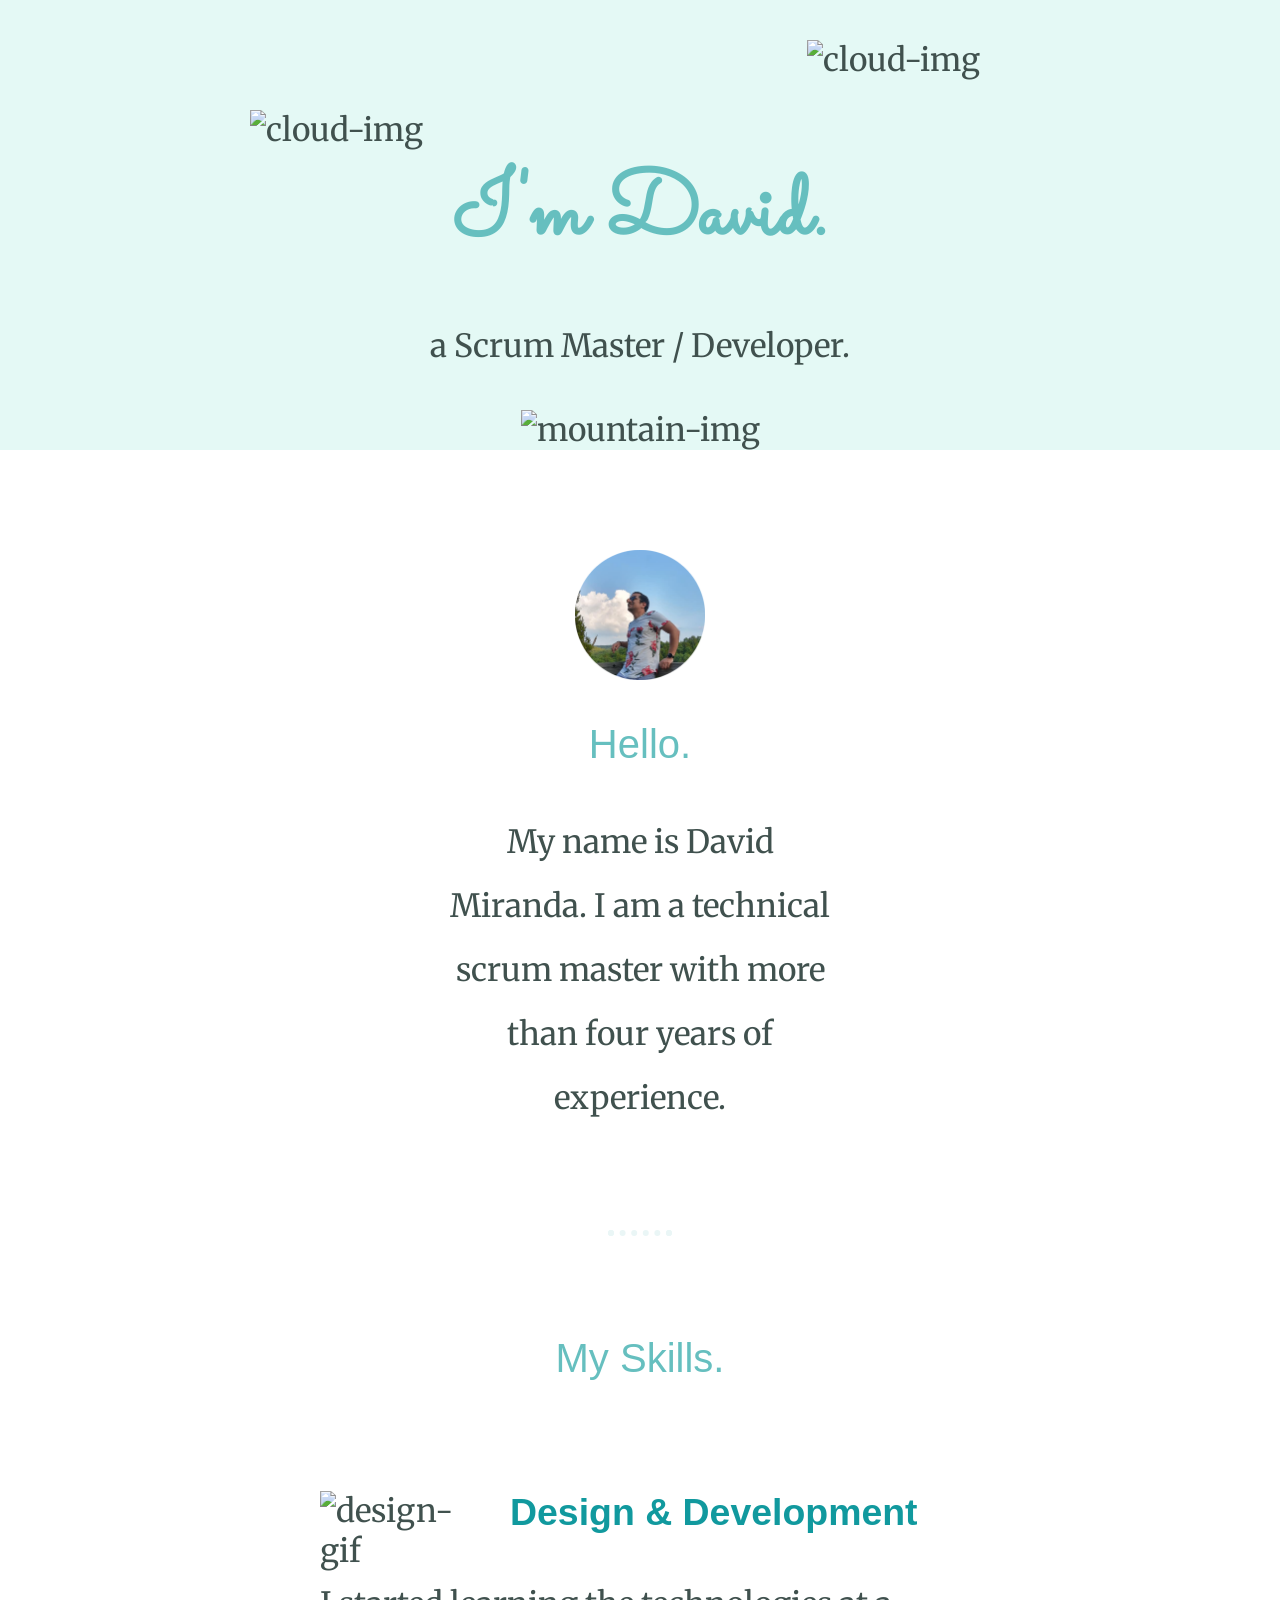
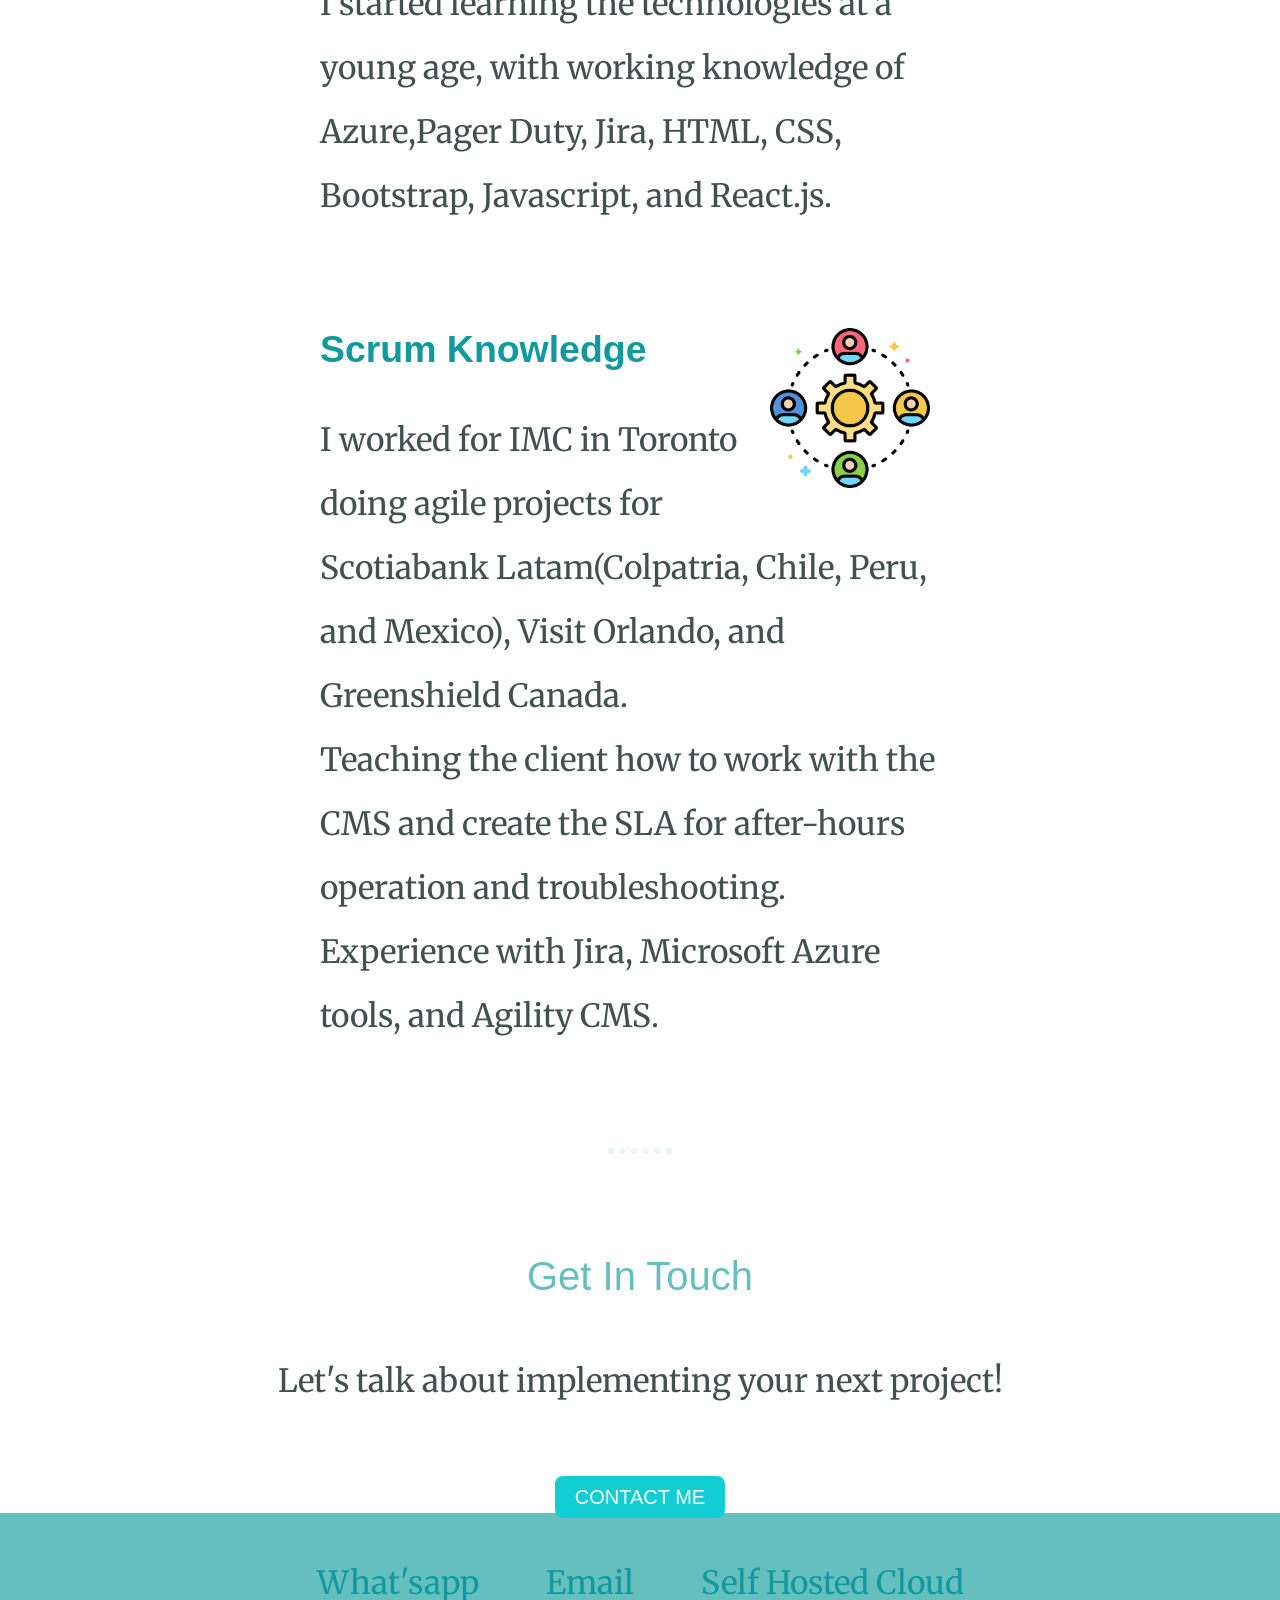
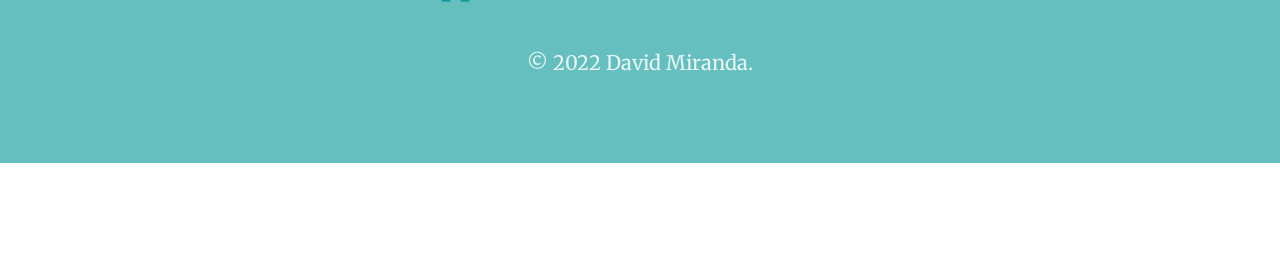
==== index.html @ 1a670873 "Update index.html" ====
<!DOCTYPE html>
<html lang="en" dir="ltr">

<head>
  <meta charset="utf-8">
  <title>David Miranda</title>
  <link rel="stylesheet" href="css/styles.css">
  <link rel="icon" href="favicon.ico">
  <link rel="preconnect" href="https://fonts.gstatic.com">
  <link href="https://fonts.googleapis.com/css2?family=Merriweather:wght@300&family=Sacramento&display=swap" rel="stylesheet">
</head>

<body>
  <div class="top-container">
    <img class="top-cloud" src="images/cloud.png" alt="cloud-img">
    <h1>I'm David.</h1>
    <p>a Scrum Master / Developer.</p>
    <img class="bottom-cloud" src="images/cloud.png" alt="cloud-img">
    <img src="images/mountain.png" alt="mountain-img">
  </div>
  <div class="middle-container">
    <div class="profile">
      <img style="width: 130px; height: 130px;" src="images/David 1.png" alt="david-img">
      <h2>Hello.</h2>
      <p class="intro">My name is David Miranda. I am a technical scrum master with more than four years of experience.</p>
    </div>
    <hr>
    <div class="skills">
      <h2>My Skills.</h2>
      <div class="skill-row">
        <img class="design-gif" src="https://media.giphy.com/media/bx3Cvt88j7PtM4SOaS/source.gif" alt="design-gif">
        <h3>Design & Development</h3>
        <p>I started learning the technologies at a young age, with working knowledge of Azure,Pager Duty, Jira, HTML, CSS, Bootstrap, Javascript, and React.js.</p>
      </div>
      <div class="skill-row">
        <img class="scrum-img" src="images/team.png" alt="scrum-img">
        <h3>Scrum Knowledge</h3>
        <p>I worked for IMC in Toronto doing agile projects for Scotiabank Latam(Colpatria, Chile, Peru, and Mexico), Visit Orlando, and Greenshield Canada.<br>
          Teaching the client how to work with the CMS and create the SLA for after-hours operation and troubleshooting. Experience with Jira, Microsoft Azure tools, and Agility CMS.</p>
      </div>
      <hr>
      <div class="contact-me">
        <h2>Get In Touch</h2>
        <p class="contact-message">Let's talk about implementing your next project!</p>
        <a class="btn" href="mailto:david@davidmiranda.ca">CONTACT ME</a>
      </div>
    </div>


    <div class="bottom-container">
      <a class="footer-link" href="https://wa.me/16513004042/?text= I%20would%20like%20to%20make%20an%20appointment">What'sapp</a>
      <a class="footer-link" href="mailto:david@davidmiranda.ca">Email</a>
      <a class="footer-link" href="http://nextcloud.miranda.bar/">Self Hosted Cloud</a>
      <p class="copyright">© 2022 David Miranda.</p>
    </div>

</body>

</html>
---- css/styles.css ----
body {
  color: #40514E;
  text-align: center;
  margin: 0;
  font-family: "Merriweather", serif;
  font-size: 2em;
}

h1 {
  color: #66BFBF;
  font-size: 5.625rem;
  margin: 50px auto 0 auto;
  font-family: 'Sacramento', cursive;
}

h2 {
  color: #66BFBF;
  font-family: 'Montserrat', sans-serif;
  font-size: 2.5rem;
  font-weight: normal;
  padding-bottom: 10px;
}

h3 {
  color: #11999E;
  font-family: 'Montserrat', sans-serif;
  }

p{
  line-height: 2;
}

hr{
  border: dotted #EAF6F6 6px;
  border-bottom: none;
  width: 4%;
  margin:100px auto;
}

a{
  color: #11999E;
  font-family: "Montserrat" sans-serif;
  margin: 10px 30px;
  text-decoration: none;
}

a:hover {
  color: #EAF6F6;
}

.top-container {
  background-color: #E4F9F5;
  position: relative;
  padding-top: 100px;
}

.middle-container {
margin: 100px 0;
}

.bottom-container {
  background-color: #66BFBF;
  padding: 50px 0 40px;
  border-bottom: 50px;
    }

.skill-row {
  width: 50%;
  margin: 100px auto 100px auto;
  text-align: left;
}

.pro {
  text-decoration: underline;
}

.intro {
  width: 30%;
  margin: auto;
}
.contact-message{
  width: 60%;
  margin: 40px auto 60px;
  }

.copyright {
  color: #EAF6F6;
  font-size: 1.25rem;
  padding: 20px 0;
}

.top-cloud {
  position: absolute;
  right: 300px;
  top: 40px;
}

.bottom-cloud {
  position: absolute;
  left: 250px;
  bottom: 300px;
}

.design-gif {
  width: 25%;
  float: left;
  margin-right: 30px;
}

.scrum-img {
  width: 25%;
  float: right;
  margin-right: 30px;

}

.btn {
  background: #11cdd4;
  background-image: -webkit-linear-gradient(top, #11cdd4, #1199e);
  background-image: -moz-linear-gradient(top, #11cdd4, #1199e);
  background-image: -ms-linear-gradient(top, #11cdd4, #1199e);
  background-image: -o-linear-gradient(top, #11cdd4, #1199e);
  background-image: linear-gradient(to bottom, #11cdd4, #1199e);
  -webkit-border-radius: 8;
  -moz-border-radius: 8;
  border-radius: 8px;
  font-family: "Montserrat", sans-serif;
  color: #ffffff;
  font-size: 20px;
  padding: 10px 20px 10px 20px;
  text-decoration: none;
}

.btn:hover {
  background: #30e3cb;
  background-image: -webkit-linear-gradient(top, #30e3cb, #2bc4ad);
  background-image: -moz-linear-gradient(top, #30e3cb, #2bc4ad);
  background-image: -ms-linear-gradient(top, #30e3cb, #2bc4ad);
  background-image: -o-linear-gradient(top, #30e3cb, #2bc4ad);
  background-image: linear-gradient(to bottom, #30e3cb, #2bc4ad);
  text-decoration: none;
}
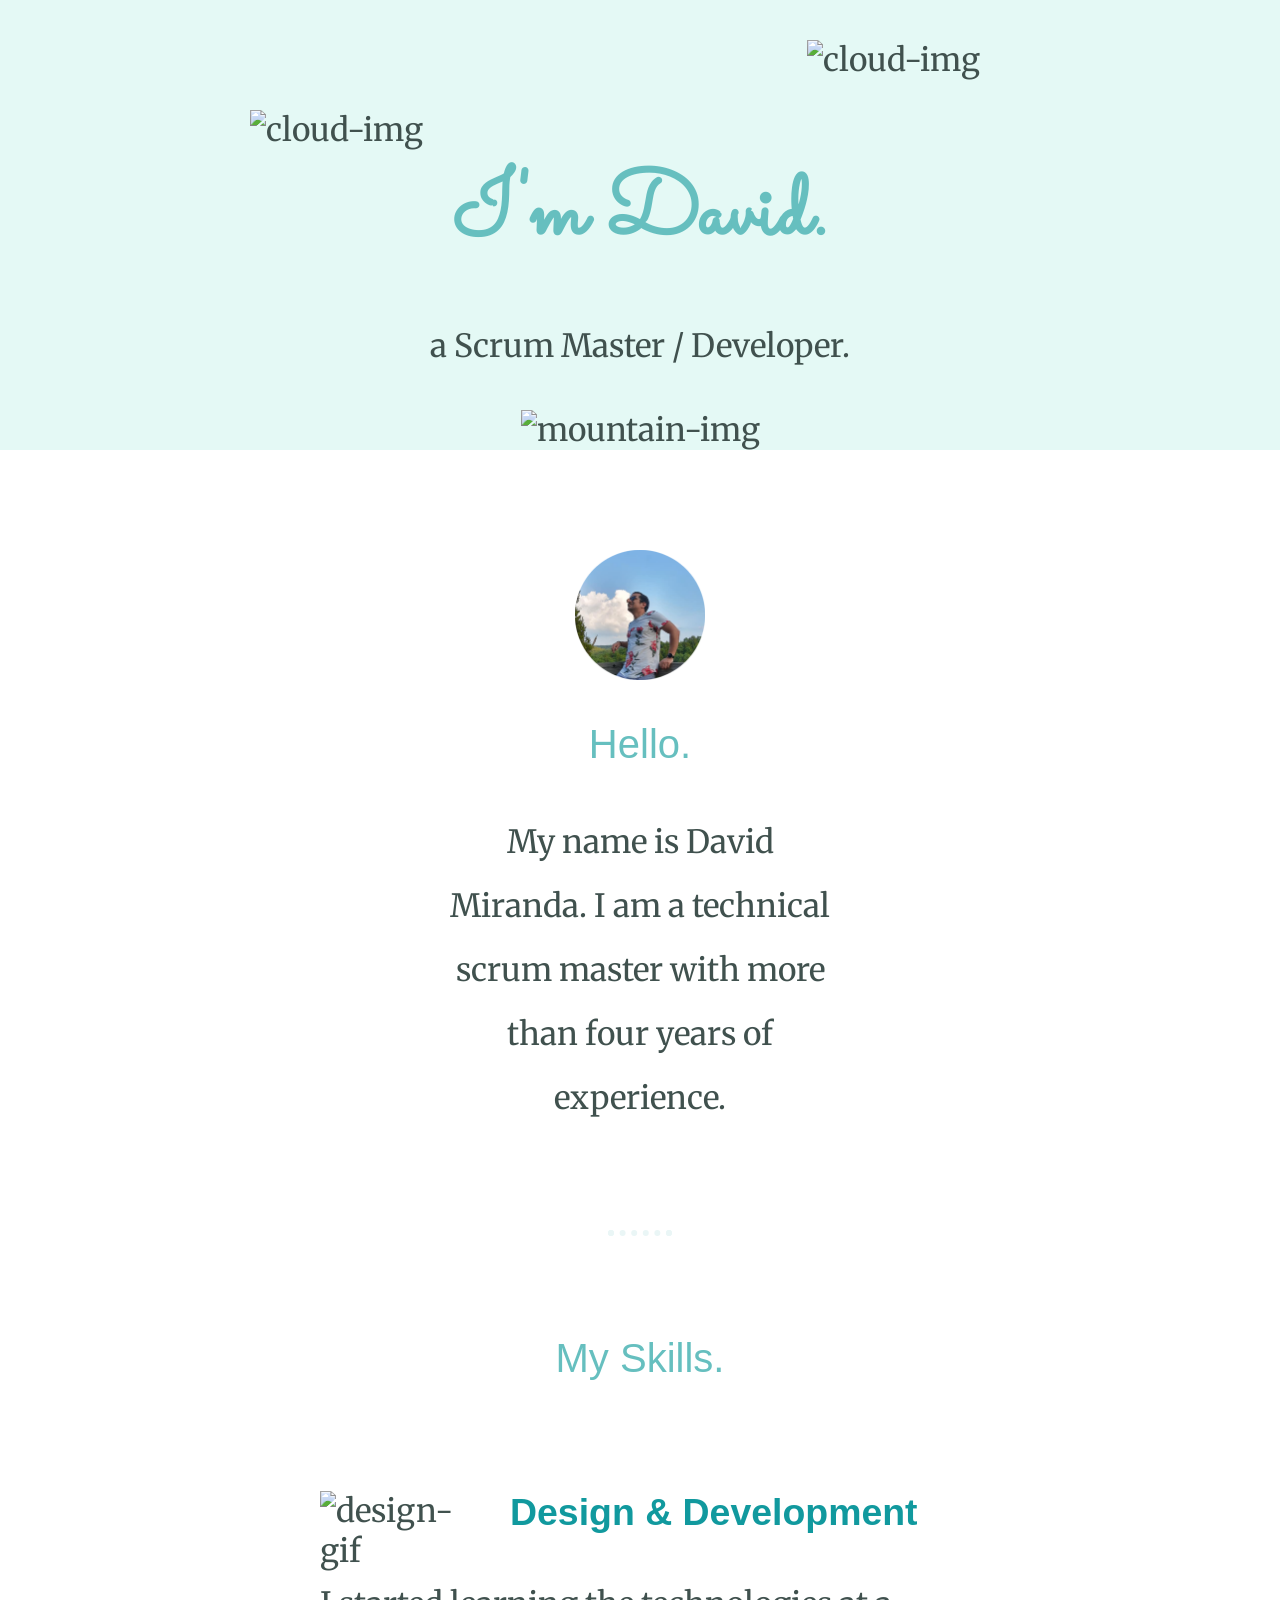
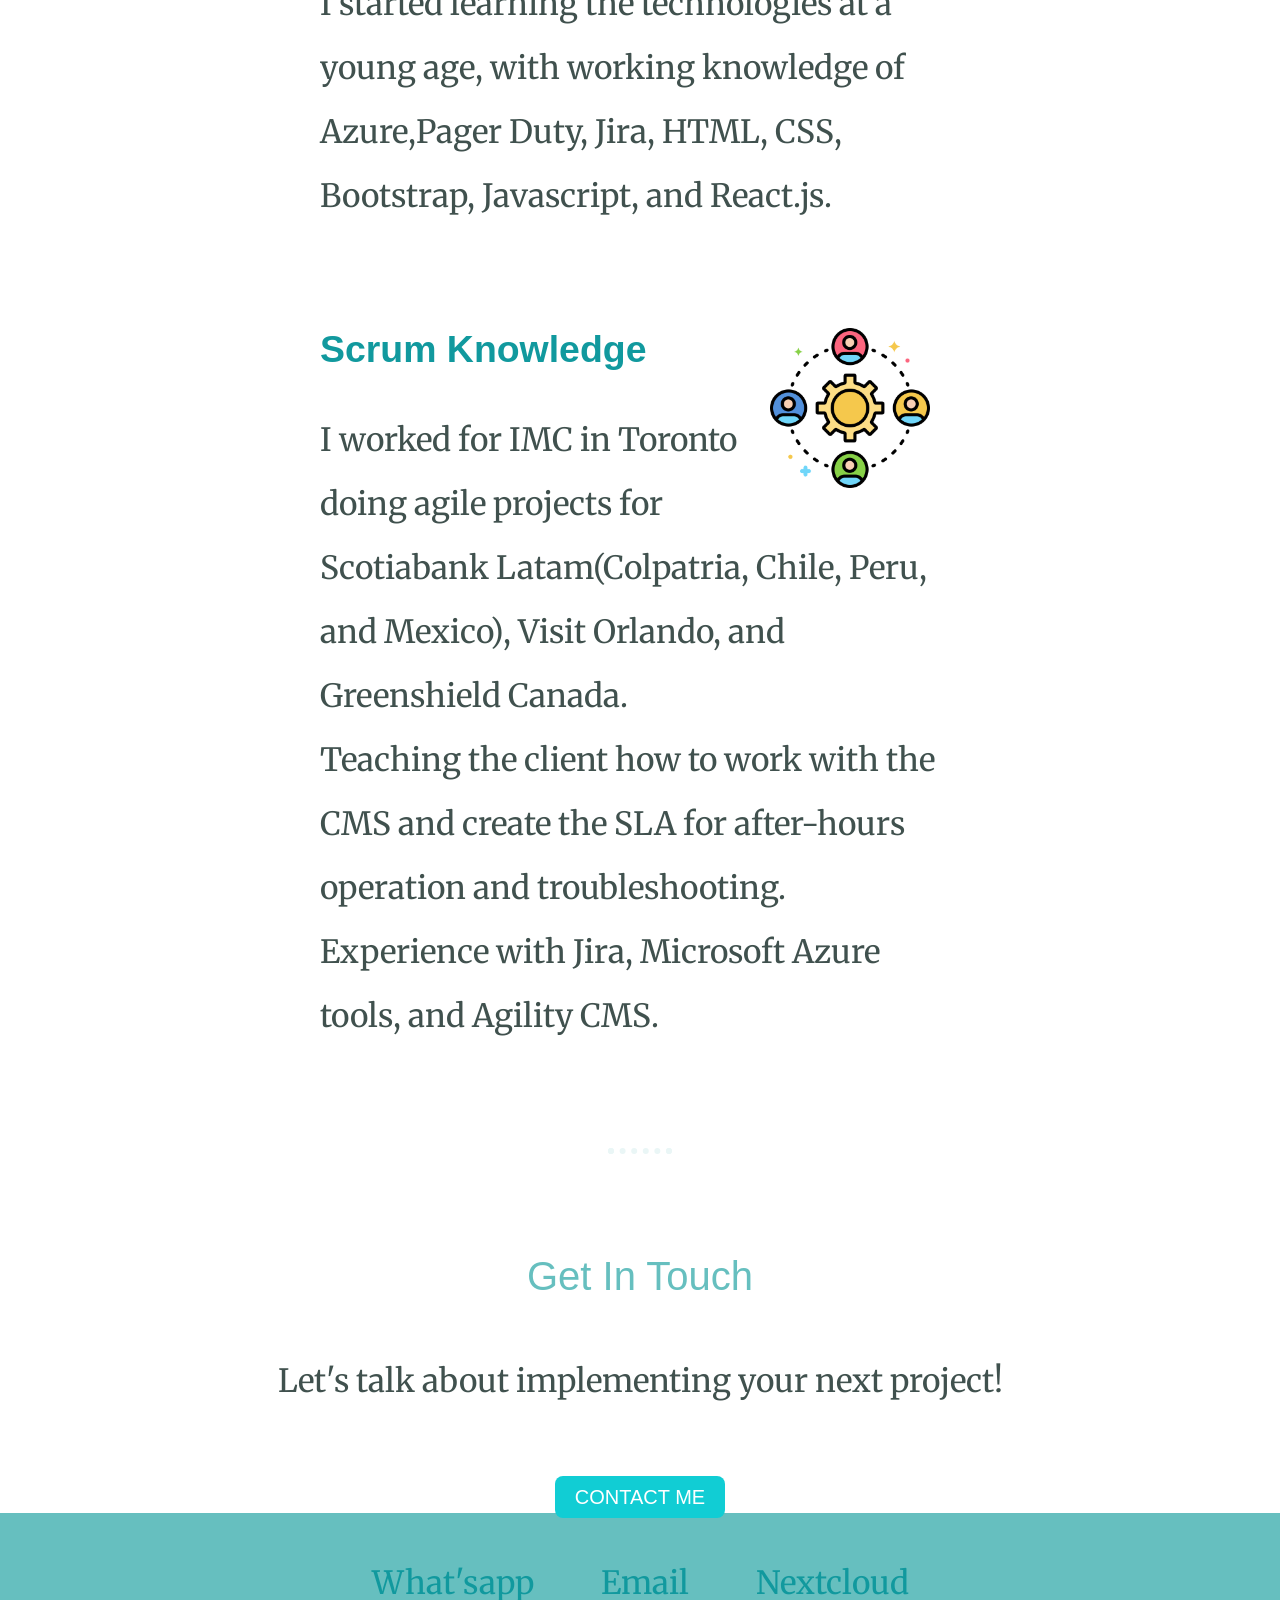
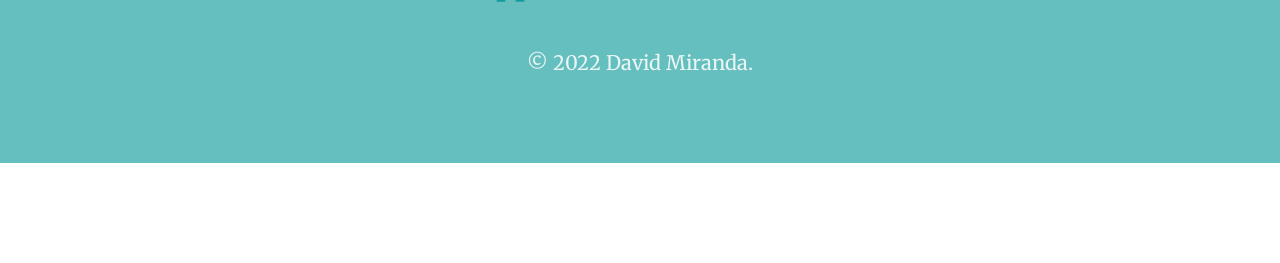
==== commit 308ef0f5: "Update index.html" ====
--- a/index.html
+++ b/index.html
@@ -50,7 +50,7 @@
     <div class="bottom-container">
       <a class="footer-link" href="https://wa.me/16513004042/?text= I%20would%20like%20to%20make%20an%20appointment">What'sapp</a>
       <a class="footer-link" href="mailto:david@davidmiranda.ca">Email</a>
-      <a class="footer-link" href="http://nextcloud.miranda.bar/">Self Hosted Cloud</a>
+      <a class="footer-link" href="http://nextcloud.miranda.bar/">Nextcloud</a>
       <p class="copyright">© 2022 David Miranda.</p>
     </div>
 
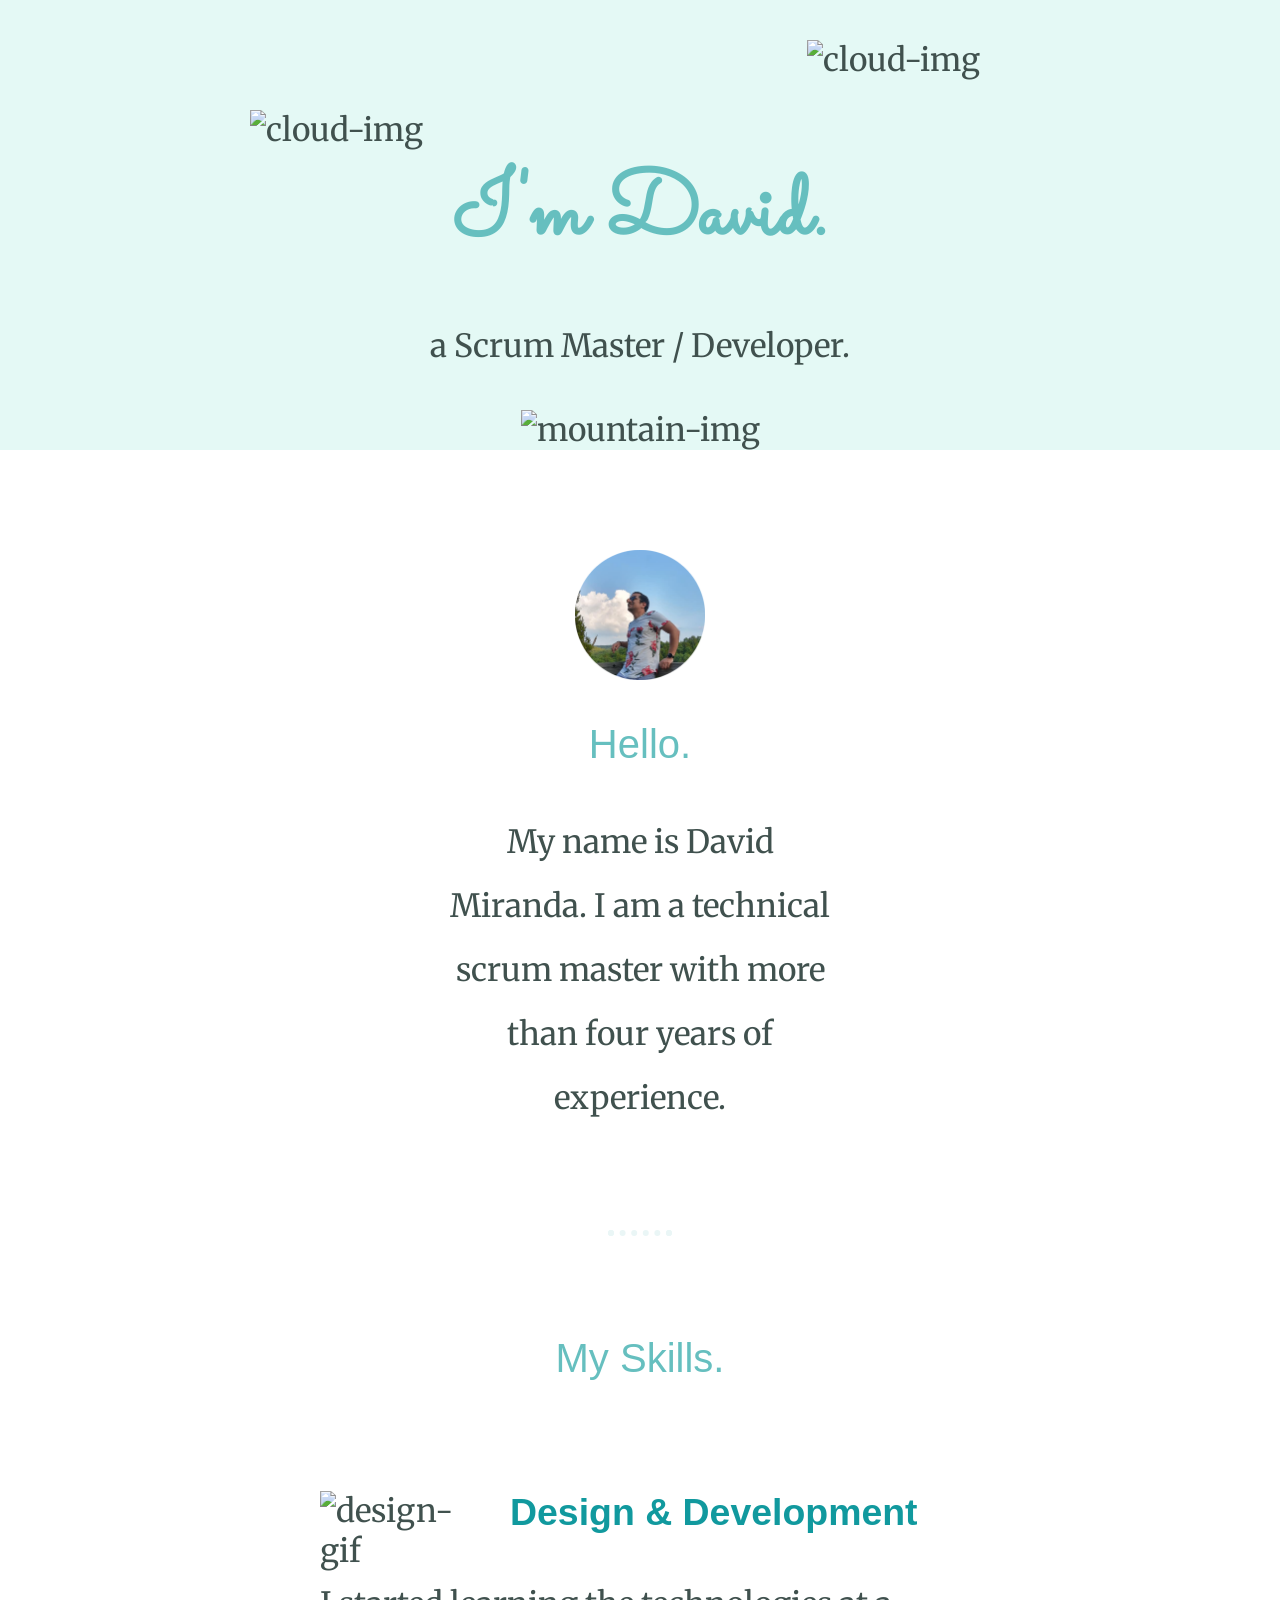
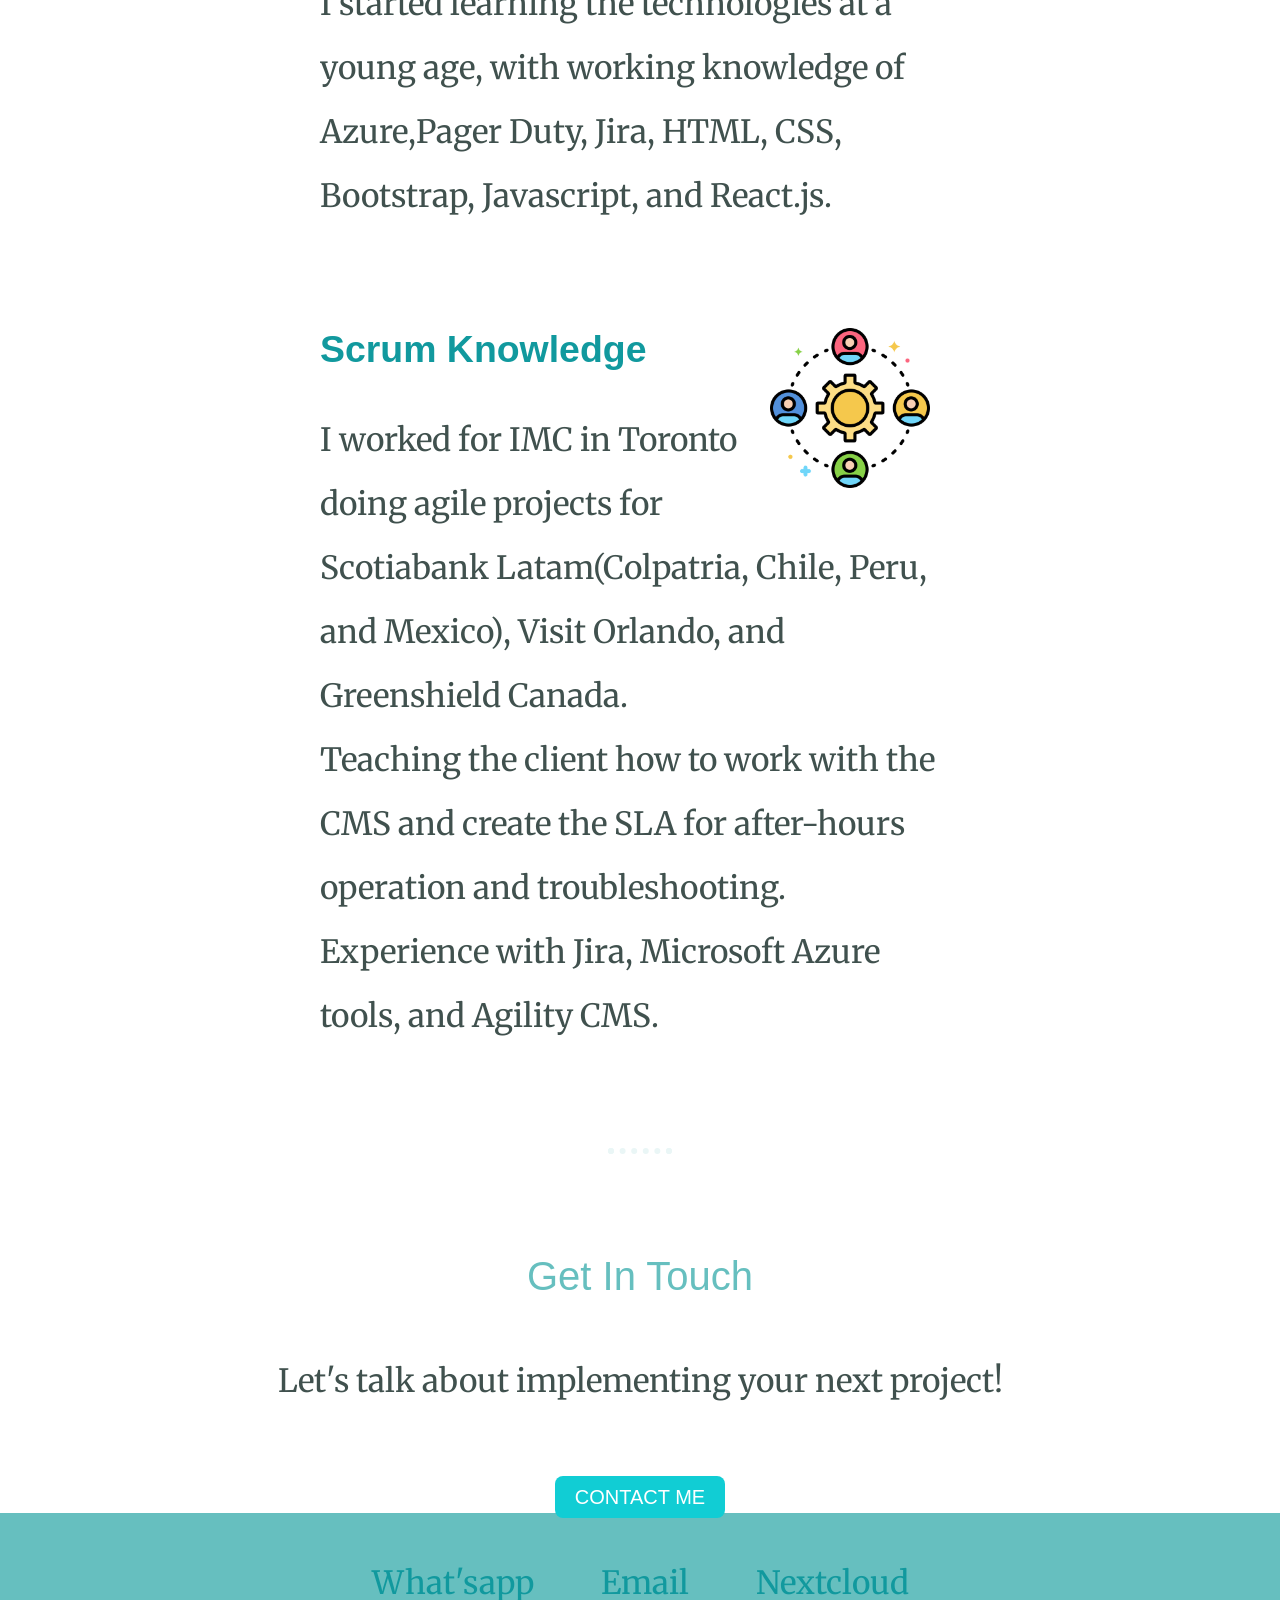
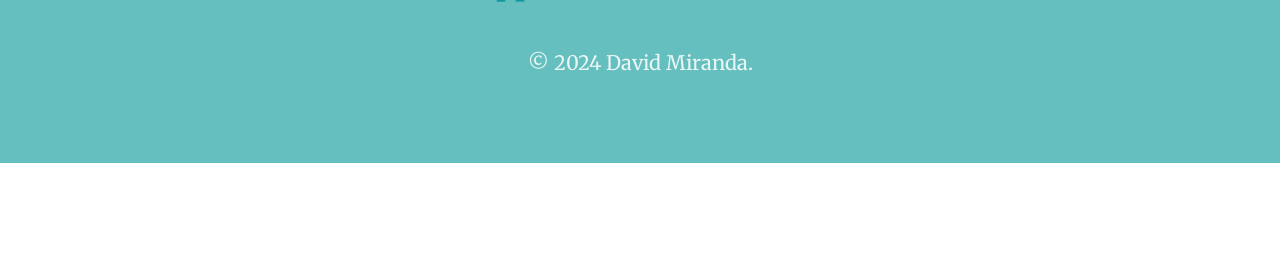
==== commit 4d021197: "Update index.html Changes to the year to reflect current year also changes to the phone number in th" ====
--- a/index.html
+++ b/index.html
@@ -48,10 +48,10 @@
 
 
     <div class="bottom-container">
-      <a class="footer-link" href="https://wa.me/16513004042/?text= I%20would%20like%20to%20make%20an%20appointment">What'sapp</a>
+      <a class="footer-link" href="https://wa.me/14355544530/?text= I%20would%20like%20to%20make%20an%20appointment">What'sapp</a>
       <a class="footer-link" href="mailto:david@davidmiranda.ca">Email</a>
       <a class="footer-link" href="http://nextcloud.miranda.bar/">Nextcloud</a>
-      <p class="copyright">© 2022 David Miranda.</p>
+      <p class="copyright">© 2024 David Miranda.</p>
     </div>
 
 </body>
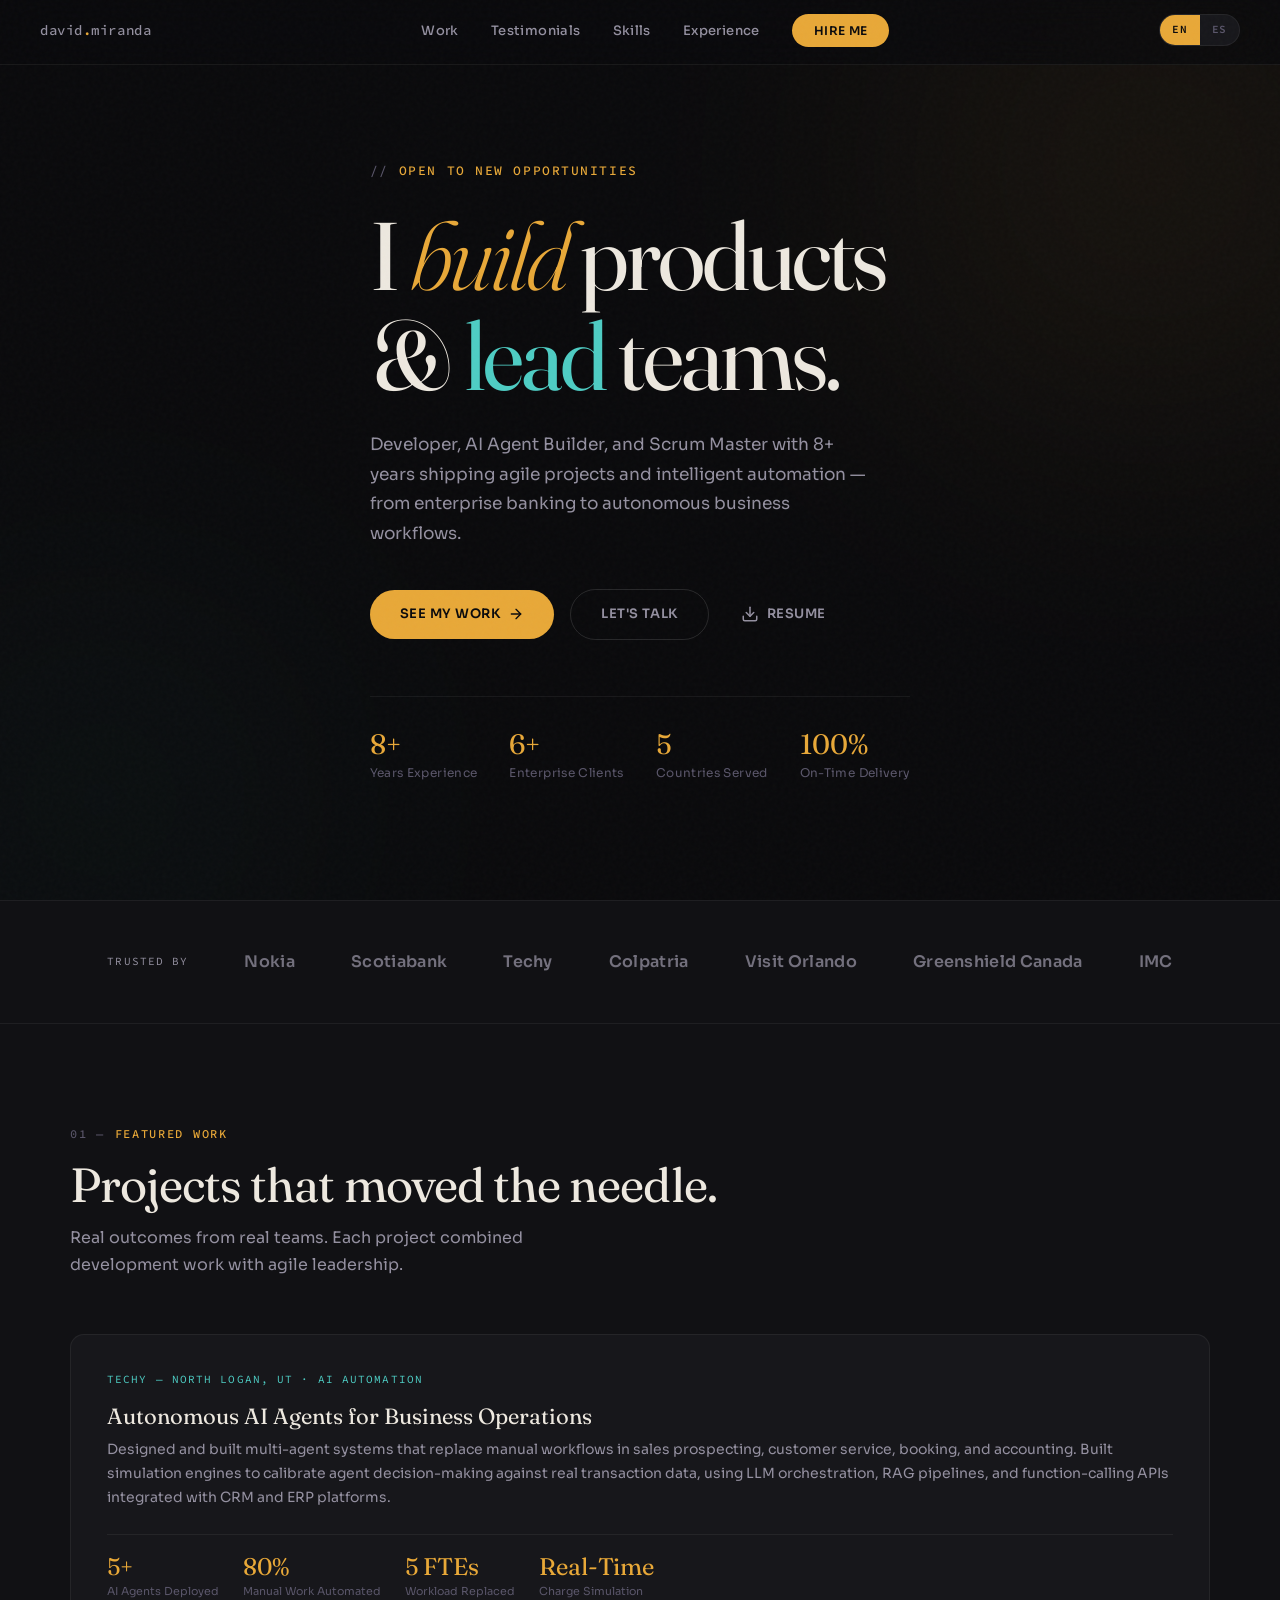
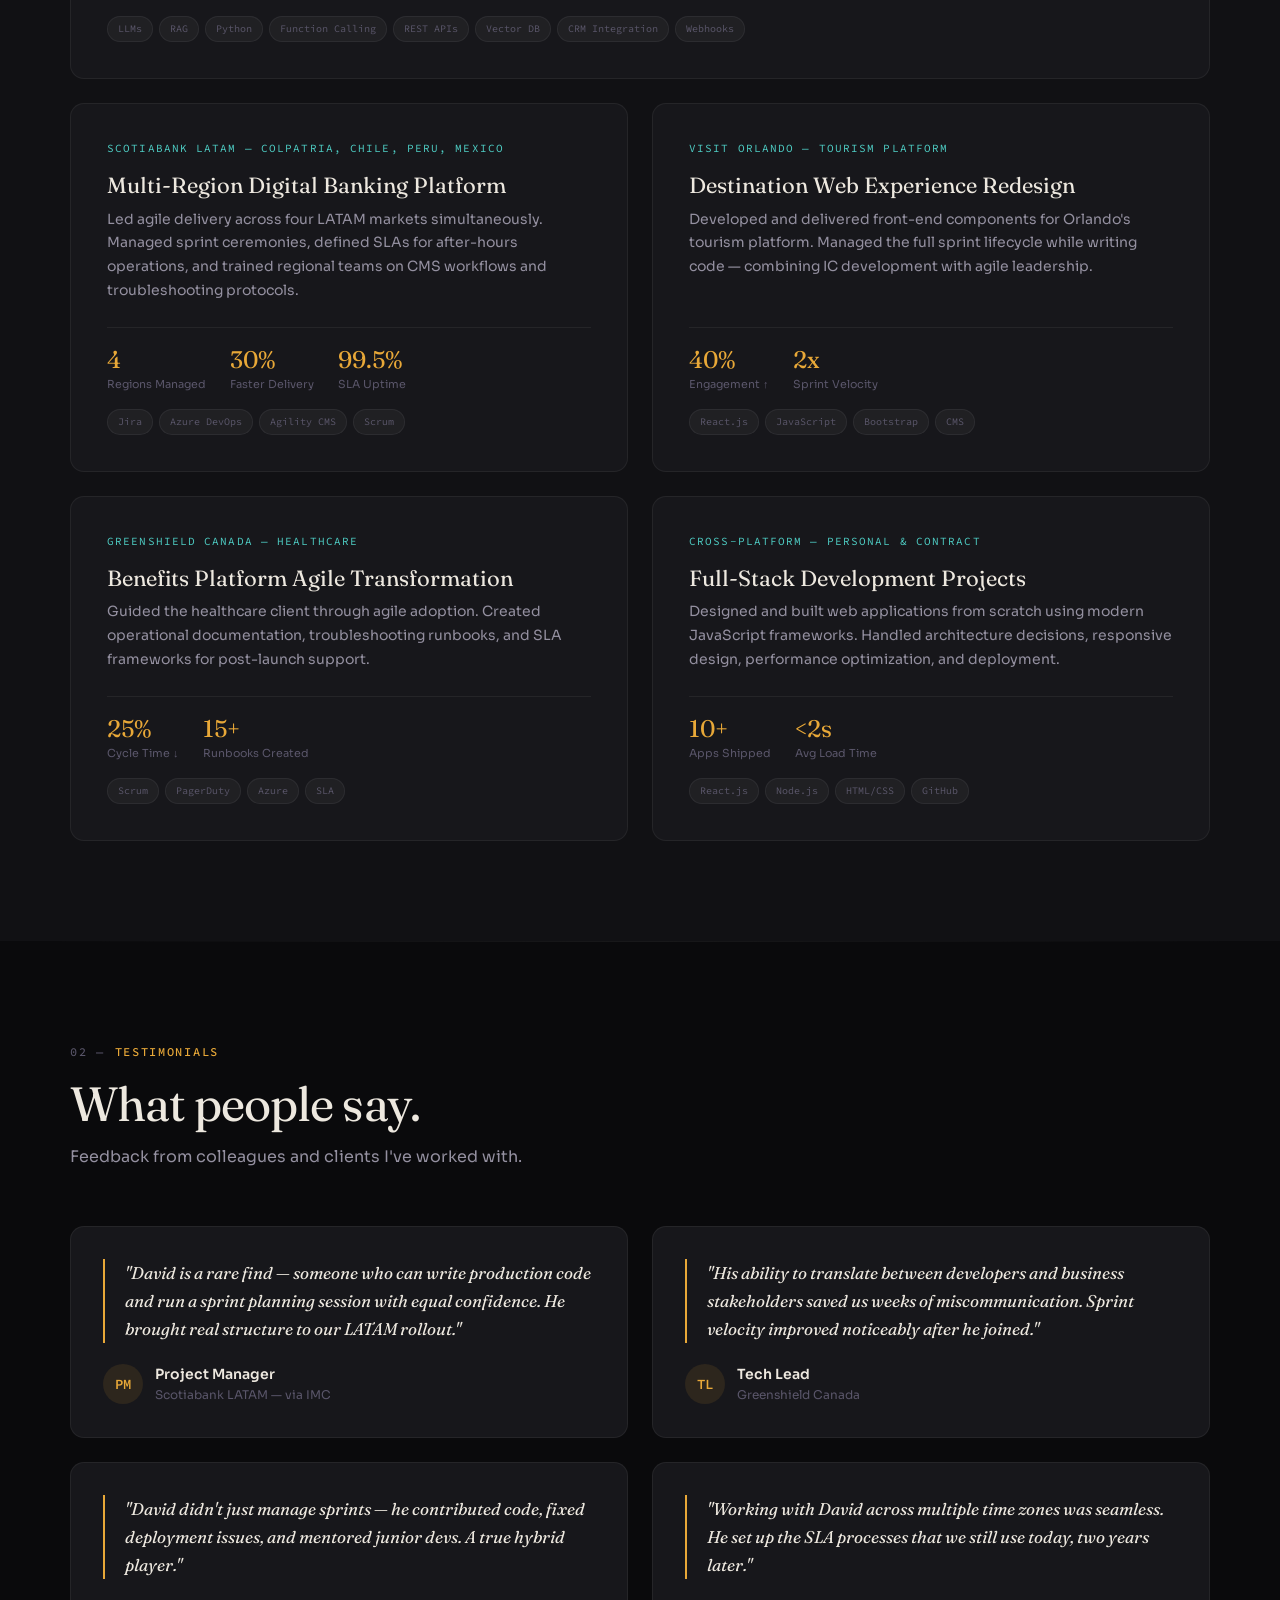
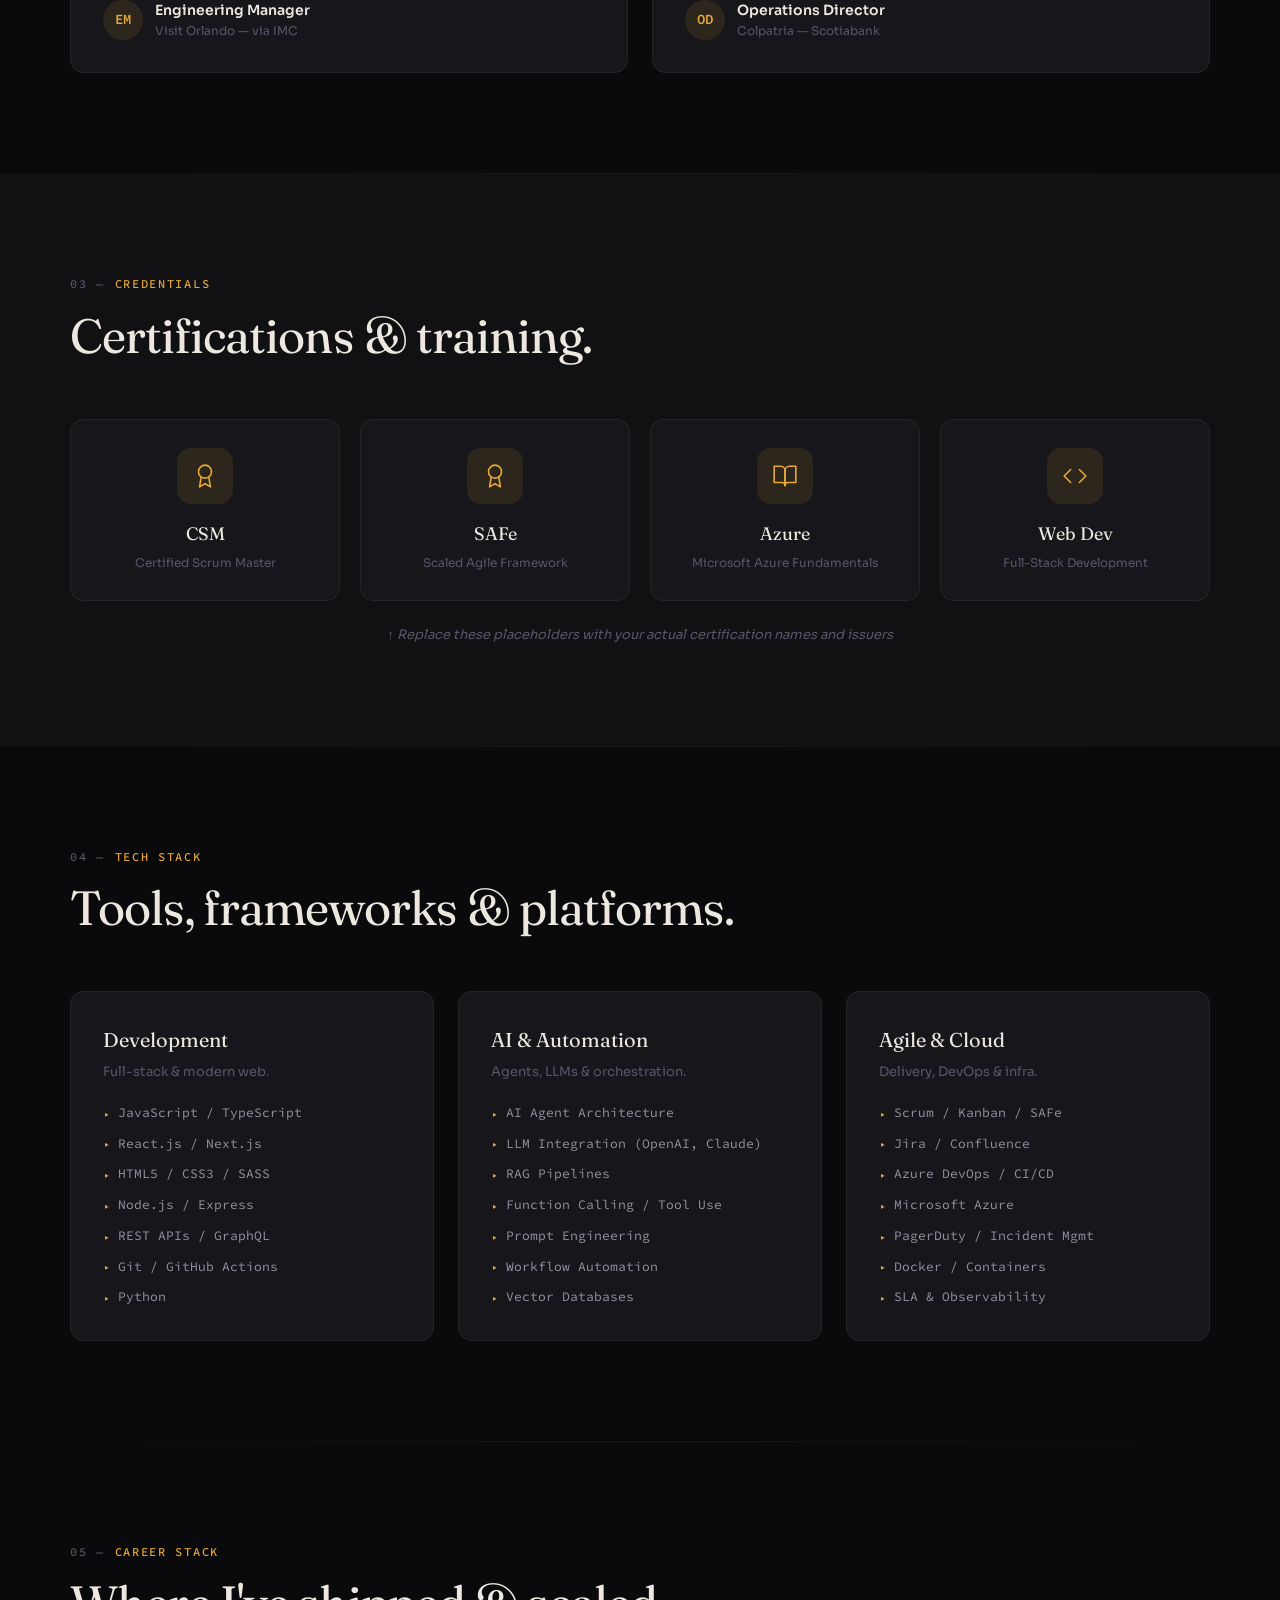
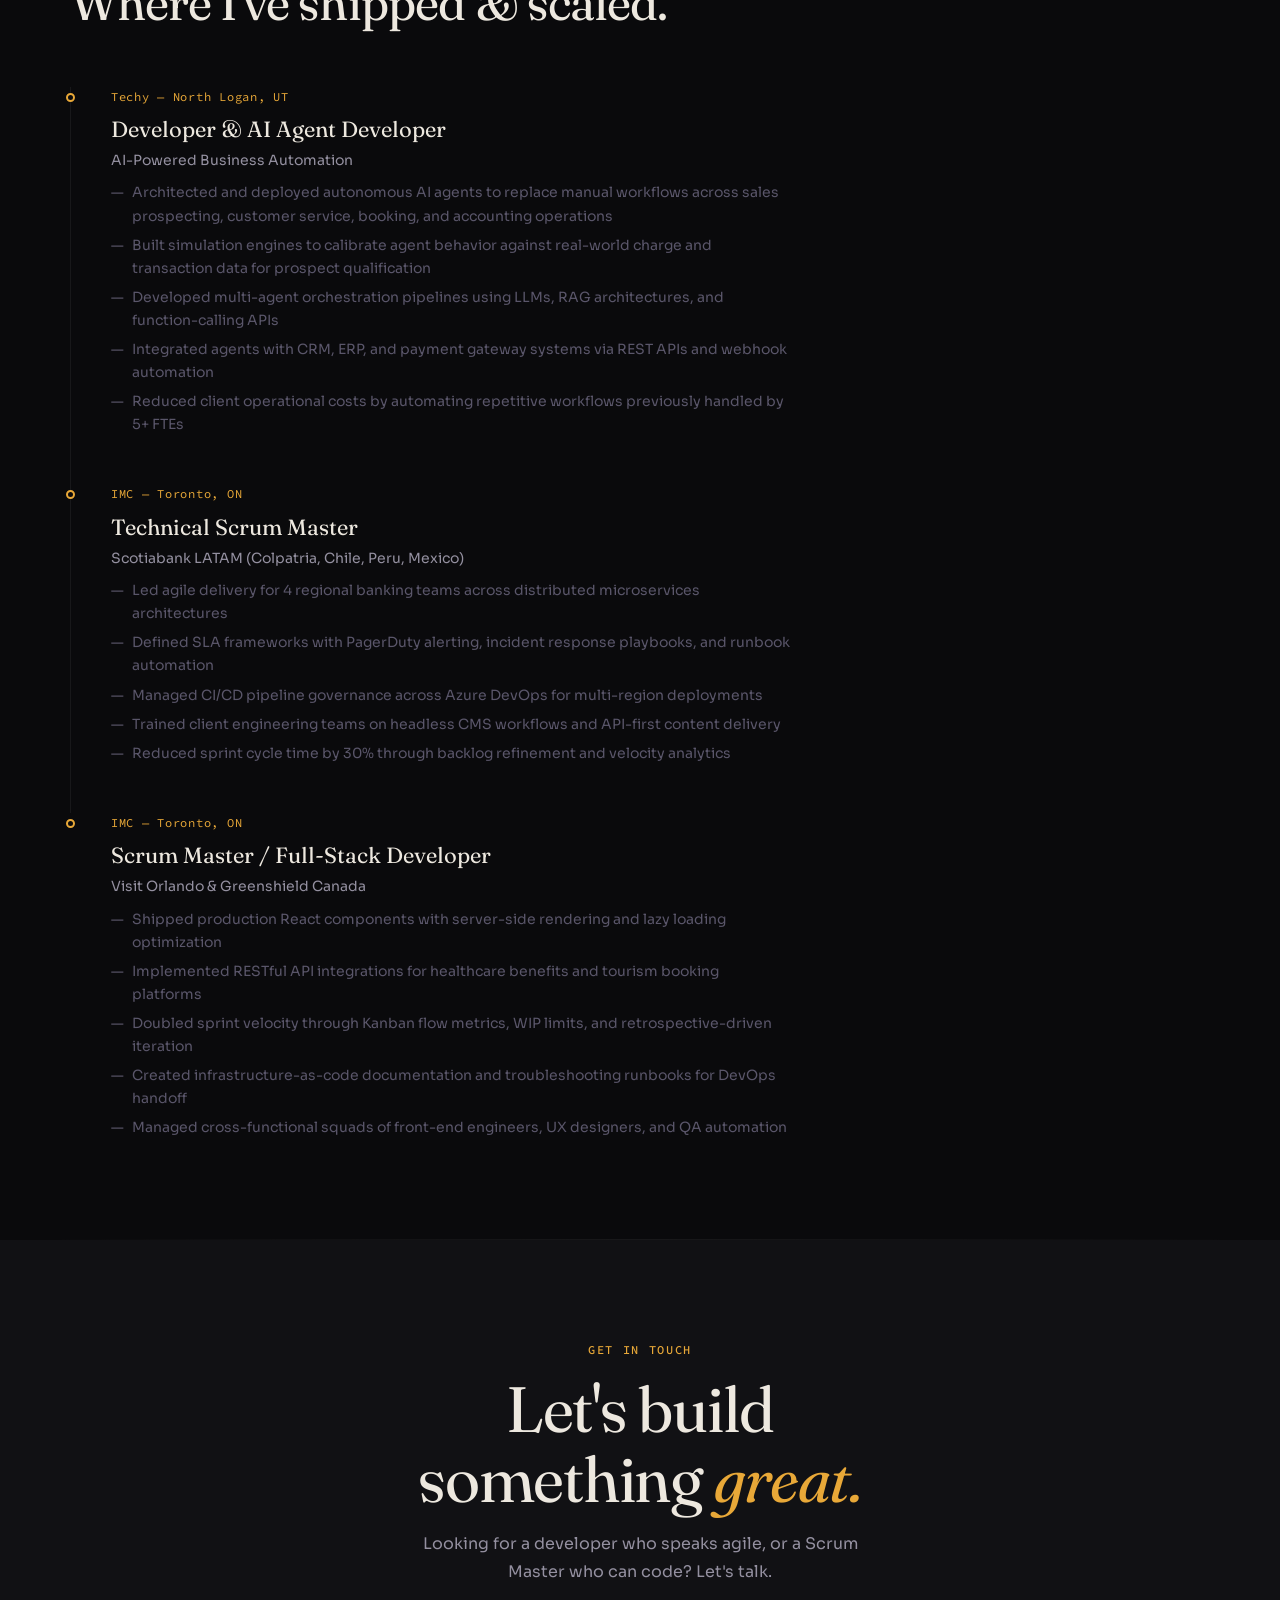
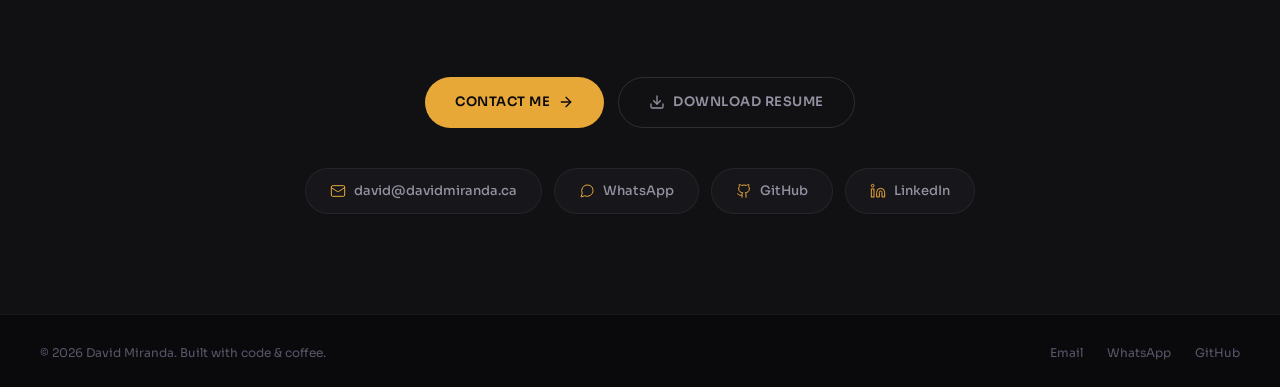
==== commit e2f79159: "Redesign 2026 New updated design" ====
--- a/index.html
+++ b/index.html
@@ -1,59 +1,856 @@
-<!DOCTYPE html>
-<html lang="en" dir="ltr">
-
-<head>
-  <meta charset="utf-8">
-  <title>David Miranda</title>
-  <link rel="stylesheet" href="css/styles.css">
-  <link rel="icon" href="favicon.ico">
-  <link rel="preconnect" href="https://fonts.gstatic.com">
-  <link href="https://fonts.googleapis.com/css2?family=Merriweather:wght@300&family=Sacramento&display=swap" rel="stylesheet">
-</head>
-
-<body>
-  <div class="top-container">
-    <img class="top-cloud" src="images/cloud.png" alt="cloud-img">
-    <h1>I'm David.</h1>
-    <p>a Scrum Master / Developer.</p>
-    <img class="bottom-cloud" src="images/cloud.png" alt="cloud-img">
-    <img src="images/mountain.png" alt="mountain-img">
-  </div>
-  <div class="middle-container">
-    <div class="profile">
-      <img style="width: 130px; height: 130px;" src="images/David 1.png" alt="david-img">
-      <h2>Hello.</h2>
-      <p class="intro">My name is David Miranda. I am a technical scrum master with more than four years of experience.</p>
-    </div>
-    <hr>
-    <div class="skills">
-      <h2>My Skills.</h2>
-      <div class="skill-row">
-        <img class="design-gif" src="https://media.giphy.com/media/bx3Cvt88j7PtM4SOaS/source.gif" alt="design-gif">
-        <h3>Design & Development</h3>
-        <p>I started learning the technologies at a young age, with working knowledge of Azure,Pager Duty, Jira, HTML, CSS, Bootstrap, Javascript, and React.js.</p>
-      </div>
-      <div class="skill-row">
-        <img class="scrum-img" src="images/team.png" alt="scrum-img">
-        <h3>Scrum Knowledge</h3>
-        <p>I worked for IMC in Toronto doing agile projects for Scotiabank Latam(Colpatria, Chile, Peru, and Mexico), Visit Orlando, and Greenshield Canada.<br>
-          Teaching the client how to work with the CMS and create the SLA for after-hours operation and troubleshooting. Experience with Jira, Microsoft Azure tools, and Agility CMS.</p>
-      </div>
-      <hr>
-      <div class="contact-me">
-        <h2>Get In Touch</h2>
-        <p class="contact-message">Let's talk about implementing your next project!</p>
-        <a class="btn" href="mailto:david@davidmiranda.ca">CONTACT ME</a>
-      </div>
-    </div>
-
-
-    <div class="bottom-container">
-      <a class="footer-link" href="https://wa.me/14355544530/?text= I%20would%20like%20to%20make%20an%20appointment">What'sapp</a>
-      <a class="footer-link" href="mailto:david@davidmiranda.ca">Email</a>
-      <a class="footer-link" href="http://nextcloud.miranda.bar/">Nextcloud</a>
-      <p class="copyright">© 2024 David Miranda.</p>
-    </div>
-
-</body>
-
-</html>
+<!DOCTYPE html>
+<html lang="en">
+<head>
+    <meta charset="UTF-8">
+    <meta name="viewport" content="width=device-width, initial-scale=1.0">
+    <title>David Miranda — Developer, AI Agent Builder & Scrum Master</title>
+    <meta name="description" content="David Miranda is a Developer, AI Agent Builder, and Scrum Master delivering agile projects and intelligent automation for enterprise clients. Based in Canada.">
+    <meta name="keywords" content="Scrum Master, Developer, AI Agent, LLM, Agile, React, JavaScript, Python, Toronto, Canada">
+    <meta property="og:title" content="David Miranda — Developer & Scrum Master">
+    <meta property="og:description" content="Building products & leading teams. Developer and Scrum Master based in Canada.">
+    <meta property="og:type" content="website">
+    <meta property="og:url" content="https://davidmiranda.ca">
+    <link rel="canonical" href="https://davidmiranda.ca">
+    <link rel="preconnect" href="https://fonts.googleapis.com">
+    <link rel="preconnect" href="https://fonts.gstatic.com" crossorigin>
+    <link href="https://fonts.googleapis.com/css2?family=Fraunces:ital,opsz,wght@0,9..144,300..900;1,9..144,300..900&family=Sora:wght@300;400;500;600;700&family=Source+Code+Pro:wght@400;500;600&display=swap" rel="stylesheet">
+    <style>
+        :root {
+            --bg: #0A0A0C;
+            --bg-surface: #111114;
+            --bg-card: #17171B;
+            --bg-card-hover: #1E1E24;
+            --border: rgba(255,255,255,0.06);
+            --border-hover: rgba(255,255,255,0.12);
+            --text: #EDE8DF;
+            --text-secondary: #9490A0;
+            --text-muted: #5A566A;
+            --accent: #E8A838;
+            --accent-dim: rgba(232, 168, 56, 0.10);
+            --accent-glow: rgba(232, 168, 56, 0.25);
+            --teal: #4ECDC4;
+            --teal-dim: rgba(78, 205, 196, 0.10);
+            --font-display: 'Fraunces', Georgia, serif;
+            --font-body: 'Sora', sans-serif;
+            --font-mono: 'Source Code Pro', monospace;
+            --ease: cubic-bezier(0.22, 1, 0.36, 1);
+            --radius: 14px;
+        }
+
+        *, *::before, *::after { box-sizing: border-box; margin: 0; padding: 0; }
+
+        html {
+            scroll-behavior: smooth;
+            scroll-padding-top: 90px;
+            -webkit-text-size-adjust: 100%;
+            -webkit-tap-highlight-color: transparent;
+        }
+
+        body {
+            font-family: var(--font-body);
+            background: var(--bg);
+            color: var(--text);
+            line-height: 1.6;
+            overflow-x: hidden;
+            -webkit-font-smoothing: antialiased;
+        }
+
+        body::after {
+            content: '';
+            position: fixed;
+            inset: 0;
+            z-index: 9999;
+            pointer-events: none;
+            opacity: 0.025;
+            background-image: url("data:image/svg+xml,%3Csvg viewBox='0 0 256 256' xmlns='http://www.w3.org/2000/svg'%3E%3Cfilter id='n'%3E%3CfeTurbulence type='fractalNoise' baseFrequency='0.9' numOctaves='4' stitchTiles='stitch'/%3E%3C/filter%3E%3Crect width='100%25' height='100%25' filter='url(%23n)'/%3E%3C/svg%3E");
+        }
+
+        ::selection { background: var(--accent); color: var(--bg); }
+        ::-webkit-scrollbar { width: 5px; }
+        ::-webkit-scrollbar-track { background: transparent; }
+        ::-webkit-scrollbar-thumb { background: var(--text-muted); border-radius: 3px; }
+
+        .wrapper { max-width: 1140px; margin: 0 auto; }
+
+        /* NAV */
+        nav {
+            position: fixed; top: 0; left: 0; right: 0; z-index: 100;
+            padding: 18px 40px;
+            display: flex; align-items: center; justify-content: space-between;
+            backdrop-filter: blur(24px) saturate(1.3);
+            -webkit-backdrop-filter: blur(24px) saturate(1.3);
+            background: rgba(10, 10, 12, 0.75);
+            border-bottom: 1px solid var(--border);
+        }
+        .nav-brand {
+            font-family: var(--font-mono); font-size: 14px; font-weight: 500;
+            letter-spacing: 0.04em; color: var(--text-secondary); text-decoration: none;
+            transition: color 0.3s;
+        }
+        .nav-brand:hover { color: var(--accent); }
+        .nav-brand b { color: var(--accent); font-weight: 600; }
+        .nav-links { display: flex; align-items: center; gap: 32px; list-style: none; }
+        .nav-links a {
+            font-size: 13px; font-weight: 500; letter-spacing: 0.03em;
+            color: var(--text-secondary); text-decoration: none; transition: color 0.3s;
+        }
+        .nav-links a:hover { color: var(--text); }
+        .nav-cta-link {
+            padding: 9px 22px !important; background: var(--accent); color: var(--bg) !important;
+            border-radius: 100px; font-weight: 600 !important; font-size: 12px !important;
+            letter-spacing: 0.05em; text-transform: uppercase; transition: all 0.3s var(--ease) !important;
+        }
+        .nav-cta-link:hover { transform: scale(1.04); box-shadow: 0 0 24px var(--accent-glow); }
+        .hamburger {
+            display: none; background: none; border: none; cursor: pointer;
+            padding: 10px; min-width: 44px; min-height: 44px;
+            flex-direction: column; justify-content: center; align-items: center; gap: 5px;
+        }
+        .hamburger span {
+            display: block; width: 22px; height: 2px; background: var(--text);
+            border-radius: 2px; transition: all 0.3s var(--ease);
+        }
+
+        .nav-right {
+            display: flex;
+            align-items: center;
+            gap: 16px;
+        }
+
+        .lang-toggle {
+            display: flex;
+            align-items: center;
+            background: var(--bg-card);
+            border: 1px solid var(--border);
+            border-radius: 100px;
+            overflow: hidden;
+        }
+        .lang-btn {
+            font-family: var(--font-mono);
+            font-size: 11px;
+            font-weight: 600;
+            letter-spacing: 0.06em;
+            padding: 6px 12px;
+            color: var(--text-muted);
+            text-decoration: none;
+            transition: all 0.3s var(--ease);
+        }
+        .lang-btn:hover { color: var(--text-secondary); }
+        .lang-btn.active {
+            background: var(--accent);
+            color: var(--bg);
+        }
+
+        /* HERO */
+        .hero {
+            min-height: 100vh; display: flex; align-items: center;
+            padding: 120px 40px 80px; position: relative; overflow: hidden;
+        }
+        .hero-glow { position: absolute; border-radius: 50%; filter: blur(140px); pointer-events: none; }
+        .hero-glow--amber { width: 500px; height: 500px; top: -80px; right: -120px; background: var(--accent); opacity: 0.08; }
+        .hero-glow--teal { width: 400px; height: 400px; bottom: -100px; left: -100px; background: var(--teal); opacity: 0.05; }
+        .hero .wrapper { position: relative; z-index: 1; }
+        .hero-eyebrow {
+            font-family: var(--font-mono); font-size: 13px; font-weight: 500;
+            letter-spacing: 0.12em; text-transform: uppercase; color: var(--accent);
+            margin-bottom: 24px; display: inline-flex; align-items: center; gap: 10px;
+            opacity: 0; animation: fadeUp 0.7s var(--ease) 0.15s forwards;
+        }
+        .hero-eyebrow::before { content: '//'; color: var(--text-muted); }
+        .hero h1 {
+            font-family: var(--font-display); font-size: clamp(3rem, 7.5vw, 6.5rem);
+            font-weight: 400; line-height: 1.04; letter-spacing: -0.03em; max-width: 800px;
+            opacity: 0; animation: fadeUp 0.7s var(--ease) 0.3s forwards;
+        }
+        .hero h1 em { font-style: italic; color: var(--accent); font-weight: 300; }
+        .hero h1 .teal { color: var(--teal); }
+        .hero-desc {
+            font-size: 17px; color: var(--text-secondary); max-width: 500px;
+            margin-top: 24px; line-height: 1.75;
+            opacity: 0; animation: fadeUp 0.7s var(--ease) 0.45s forwards;
+        }
+        .hero-ctas {
+            display: flex; align-items: center; gap: 16px; margin-top: 40px;
+            opacity: 0; animation: fadeUp 0.7s var(--ease) 0.6s forwards;
+        }
+
+        /* BUTTONS */
+        .btn {
+            display: inline-flex; align-items: center; gap: 8px;
+            padding: 14px 30px; font-family: var(--font-body); font-size: 13px;
+            font-weight: 600; letter-spacing: 0.04em; text-transform: uppercase;
+            border-radius: 100px; text-decoration: none; cursor: pointer;
+            border: none; transition: all 0.3s var(--ease);
+        }
+        .btn svg { width: 16px; height: 16px; transition: transform 0.3s; }
+        .btn--primary { background: var(--accent); color: var(--bg); }
+        .btn--primary:hover { transform: translateY(-2px); box-shadow: 0 8px 32px var(--accent-glow); }
+        .btn--primary:hover svg { transform: translateX(3px); }
+        .btn--outline { background: transparent; color: var(--text-secondary); border: 1px solid var(--border-hover); }
+        .btn--outline:hover { border-color: var(--teal); color: var(--teal); background: var(--teal-dim); }
+        .btn--ghost { background: transparent; color: var(--text-secondary); padding: 14px 16px; }
+        .btn--ghost:hover { color: var(--accent); }
+        .btn--ghost svg { width: 18px; height: 18px; }
+
+        .hero-proof {
+            display: flex; align-items: center; gap: 32px; margin-top: 56px;
+            padding-top: 32px; border-top: 1px solid var(--border);
+            opacity: 0; animation: fadeUp 0.7s var(--ease) 0.75s forwards;
+        }
+        .hero-proof-item { display: flex; flex-direction: column; }
+        .hero-proof-item strong { font-family: var(--font-display); font-size: 28px; color: var(--accent); font-weight: 400; line-height: 1.1; }
+        .hero-proof-item span { font-size: 12px; color: var(--text-muted); margin-top: 4px; letter-spacing: 0.03em; }
+
+        /* SECTIONS */
+        section { padding: 100px 40px; position: relative; }
+        .section-header { margin-bottom: 56px; }
+        .section-label {
+            font-family: var(--font-mono); font-size: 12px; font-weight: 500;
+            letter-spacing: 0.14em; text-transform: uppercase; color: var(--accent);
+            margin-bottom: 14px; display: flex; align-items: center; gap: 10px;
+        }
+        .section-label::before { content: attr(data-num); color: var(--text-muted); }
+        .section-title { font-family: var(--font-display); font-size: clamp(1.9rem, 4vw, 3rem); font-weight: 400; line-height: 1.15; letter-spacing: -0.02em; }
+        .section-desc { font-size: 16px; color: var(--text-secondary); max-width: 520px; margin-top: 12px; line-height: 1.7; }
+        .divider { height: 1px; background: linear-gradient(to right, transparent, var(--border), transparent); margin: 0 40px; }
+
+        /* CASE STUDIES */
+        .cases { background: var(--bg-surface); }
+        .cases-grid { display: grid; grid-template-columns: repeat(2, 1fr); gap: 24px; }
+        .case-card {
+            background: var(--bg-card); border: 1px solid var(--border); border-radius: var(--radius);
+            padding: 36px; transition: all 0.4s var(--ease); position: relative; overflow: hidden;
+            display: flex; flex-direction: column;
+        }
+        .case-card::before {
+            content: ''; position: absolute; top: 0; left: 0; right: 0; height: 3px;
+            background: linear-gradient(to right, var(--accent), var(--teal)); opacity: 0; transition: opacity 0.4s;
+        }
+        .case-card:hover { border-color: var(--border-hover); transform: translateY(-6px); box-shadow: 0 16px 48px rgba(0,0,0,0.3); }
+        .case-card:hover::before { opacity: 1; }
+        .case-eyebrow { font-family: var(--font-mono); font-size: 11px; letter-spacing: 0.1em; text-transform: uppercase; color: var(--teal); margin-bottom: 14px; }
+        .case-title { font-family: var(--font-display); font-size: 22px; font-weight: 400; margin-bottom: 8px; line-height: 1.25; }
+        .case-desc { font-size: 14px; color: var(--text-secondary); line-height: 1.7; flex: 1; }
+        .case-metrics { display: flex; gap: 24px; margin-top: 24px; padding-top: 20px; border-top: 1px solid var(--border); }
+        .case-metric { display: flex; flex-direction: column; }
+        .case-metric strong { font-family: var(--font-display); font-size: 24px; color: var(--accent); font-weight: 400; line-height: 1; }
+        .case-metric span { font-size: 11px; color: var(--text-muted); margin-top: 4px; }
+        .case-tags { display: flex; flex-wrap: wrap; gap: 6px; margin-top: 16px; }
+        .case-tag { font-family: var(--font-mono); font-size: 10px; padding: 4px 10px; background: rgba(255,255,255,0.04); border: 1px solid var(--border); border-radius: 100px; color: var(--text-muted); }
+
+        /* LOGOS */
+        .logos-bar { padding: 48px 40px; background: var(--bg-surface); border-top: 1px solid var(--border); border-bottom: 1px solid var(--border); }
+        .logos-bar .wrapper { display: flex; align-items: center; gap: 56px; justify-content: center; flex-wrap: wrap; }
+        .logos-bar p { font-family: var(--font-mono); font-size: 11px; letter-spacing: 0.1em; text-transform: uppercase; color: var(--text-secondary); white-space: nowrap; }
+        .logo-item { font-family: var(--font-body); font-size: 16px; font-weight: 600; color: var(--text-secondary); opacity: 0.75; letter-spacing: 0.02em; transition: all 0.3s; white-space: nowrap; }
+        .logo-item:hover { opacity: 1; }
+
+        /* TESTIMONIALS */
+        .testimonials-grid { display: grid; grid-template-columns: repeat(2, 1fr); gap: 24px; }
+        .testimonial-card {
+            background: var(--bg-card); border: 1px solid var(--border); border-radius: var(--radius);
+            padding: 32px; transition: all 0.4s var(--ease);
+        }
+        .testimonial-card:hover { border-color: var(--border-hover); transform: translateY(-4px); }
+        .testimonial-quote {
+            font-family: var(--font-display); font-size: 17px; font-weight: 400; font-style: italic;
+            line-height: 1.65; color: var(--text); margin-bottom: 20px; padding-left: 20px;
+            border-left: 2px solid var(--accent);
+        }
+        .testimonial-author { display: flex; align-items: center; gap: 12px; }
+        .testimonial-avatar {
+            width: 40px; height: 40px; border-radius: 50%; background: var(--accent-dim);
+            display: flex; align-items: center; justify-content: center;
+            font-family: var(--font-mono); font-size: 14px; font-weight: 600; color: var(--accent);
+        }
+        .testimonial-name { font-size: 14px; font-weight: 600; }
+        .testimonial-role { font-size: 12px; color: var(--text-muted); }
+
+        /* CERTIFICATIONS */
+        .certs { background: var(--bg-surface); }
+        .certs-grid { display: grid; grid-template-columns: repeat(4, 1fr); gap: 20px; }
+        .cert-card {
+            background: var(--bg-card); border: 1px solid var(--border); border-radius: var(--radius);
+            padding: 28px 24px; text-align: center; transition: all 0.4s var(--ease);
+        }
+        .cert-card:hover { border-color: var(--accent); transform: translateY(-4px); background: var(--bg-card-hover); }
+        .cert-icon {
+            width: 56px; height: 56px; margin: 0 auto 16px; background: var(--accent-dim);
+            border-radius: 14px; display: flex; align-items: center; justify-content: center;
+        }
+        .cert-icon svg { width: 26px; height: 26px; color: var(--accent); }
+        .cert-name { font-family: var(--font-display); font-size: 18px; font-weight: 400; margin-bottom: 4px; }
+        .cert-org { font-size: 12px; color: var(--text-muted); }
+
+        /* SKILLS */
+        .skills-cols { display: grid; grid-template-columns: repeat(3, 1fr); gap: 24px; }
+        .skill-col {
+            padding: 32px; background: var(--bg-card); border: 1px solid var(--border);
+            border-radius: var(--radius); transition: all 0.4s var(--ease);
+        }
+        .skill-col:hover { border-color: var(--border-hover); transform: translateY(-4px); }
+        .skill-col h3 { font-family: var(--font-display); font-size: 20px; font-weight: 400; margin-bottom: 6px; }
+        .skill-col p { font-size: 13px; color: var(--text-muted); margin-bottom: 20px; }
+        .skill-list { list-style: none; display: flex; flex-direction: column; gap: 10px; }
+        .skill-list li { font-family: var(--font-mono); font-size: 13px; color: var(--text-secondary); display: flex; align-items: center; gap: 8px; }
+        .skill-list li::before { content: '▸'; color: var(--accent); font-size: 12px; }
+
+        /* EXPERIENCE */
+        .exp-container { max-width: 720px; }
+        .exp-item { position: relative; padding: 0 0 48px 40px; border-left: 1px solid var(--border); }
+        .exp-item:last-child { padding-bottom: 0; border-left-color: transparent; }
+        .exp-item::before {
+            content: ''; position: absolute; left: -5px; top: 6px; width: 9px; height: 9px;
+            border-radius: 50%; background: var(--bg); border: 2px solid var(--accent);
+        }
+        .exp-date { font-family: var(--font-mono); font-size: 12px; letter-spacing: 0.06em; color: var(--accent); margin-bottom: 6px; }
+        .exp-role { font-family: var(--font-display); font-size: 22px; font-weight: 400; margin-bottom: 2px; }
+        .exp-company { font-size: 14px; color: var(--text-secondary); margin-bottom: 10px; }
+        .exp-bullets { list-style: none; display: flex; flex-direction: column; gap: 6px; }
+        .exp-bullets li { font-size: 14px; color: var(--text-muted); line-height: 1.65; display: flex; gap: 8px; }
+        .exp-bullets li::before { content: '—'; color: var(--text-muted); flex-shrink: 0; }
+
+        /* CONTACT */
+        .contact { background: var(--bg-surface); text-align: center; }
+        .contact .section-header { display: flex; flex-direction: column; align-items: center; }
+        .contact .section-label::before { display: none; }
+        .contact-headline {
+            font-family: var(--font-display); font-size: clamp(2.2rem, 5vw, 4rem);
+            font-weight: 400; line-height: 1.1; letter-spacing: -0.02em; margin-bottom: 16px;
+        }
+        .contact-headline em { font-style: italic; color: var(--accent); }
+        .contact-sub { font-size: 16px; color: var(--text-secondary); max-width: 440px; margin: 0 auto 36px; line-height: 1.7; }
+        .contact-btns { display: flex; justify-content: center; gap: 14px; flex-wrap: wrap; margin-bottom: 40px; }
+        .contact-channels { display: flex; justify-content: center; gap: 12px; flex-wrap: wrap; }
+        .contact-chip {
+            display: inline-flex; align-items: center; gap: 8px; padding: 12px 24px;
+            background: var(--bg-card); border: 1px solid var(--border); border-radius: 100px;
+            color: var(--text-secondary); text-decoration: none; font-size: 13px; font-weight: 500;
+            transition: all 0.3s var(--ease);
+        }
+        .contact-chip:hover { border-color: var(--accent); color: var(--text); transform: translateY(-2px); }
+        .contact-chip svg { width: 16px; height: 16px; color: var(--accent); }
+
+        /* FOOTER */
+        footer {
+            padding: 28px 40px; display: flex; align-items: center; justify-content: space-between;
+            border-top: 1px solid var(--border);
+        }
+        footer p { font-size: 12px; color: var(--text-muted); }
+        .footer-links { display: flex; gap: 24px; }
+        .footer-links a { font-size: 12px; color: var(--text-muted); text-decoration: none; transition: color 0.3s; }
+        .footer-links a:hover { color: var(--accent); }
+
+        /* ANIMATIONS */
+        @keyframes fadeUp { from { opacity: 0; transform: translateY(24px); } to { opacity: 1; transform: translateY(0); } }
+        .reveal { opacity: 0; transform: translateY(32px); transition: all 0.7s var(--ease); }
+        .reveal.visible { opacity: 1; transform: translateY(0); }
+
+        /* RESPONSIVE: 1024 */
+        @media (max-width: 1024px) {
+            section { padding: 80px 32px; }
+            .certs-grid { grid-template-columns: repeat(2, 1fr); }
+            .skills-cols { grid-template-columns: repeat(2, 1fr); }
+        }
+
+        /* RESPONSIVE: 768 */
+        @media (max-width: 768px) {
+            nav { padding: 14px 24px; }
+            .nav-links { display: none; }
+            .hamburger { display: flex; }
+            .nav-links.open {
+                display: flex; flex-direction: column; position: absolute; top: 100%; left: 0; right: 0;
+                background: rgba(10,10,12,0.97); backdrop-filter: blur(24px); -webkit-backdrop-filter: blur(24px);
+                padding: 20px 24px 28px; border-bottom: 1px solid var(--border); gap: 4px;
+            }
+            .nav-links.open li { width: 100%; }
+            .nav-links.open a { display: block; padding: 14px 0; font-size: 15px; border-bottom: 1px solid var(--border); }
+            .nav-links.open .nav-cta-link { margin-top: 12px; text-align: center; border-bottom: none; }
+            section { padding: 72px 24px; }
+            .hero { padding: 110px 24px 72px; min-height: auto; }
+            .hero h1 { font-size: clamp(2.4rem, 9vw, 4rem); }
+            .hero-desc { font-size: 15px; }
+            .hero-ctas { flex-direction: column; align-items: stretch; gap: 12px; }
+            .btn { justify-content: center; width: 100%; }
+            .hero-proof { flex-wrap: wrap; gap: 20px; }
+            .cases-grid { grid-template-columns: 1fr; }
+            .testimonials-grid { grid-template-columns: 1fr; }
+            .certs-grid { grid-template-columns: 1fr 1fr; gap: 14px; }
+            .skills-cols { grid-template-columns: 1fr; }
+            .section-title { font-size: clamp(1.7rem, 5vw, 2.2rem); }
+            .exp-item { padding-left: 28px; }
+            .exp-role { font-size: 20px; }
+            .logos-bar { padding: 36px 24px; }
+            .logos-bar .wrapper { gap: 36px; }
+            .logo-item { font-size: 14px; }
+            .divider { margin: 0 24px; }
+            .contact-btns { flex-direction: column; align-items: center; }
+            .contact-channels { flex-direction: column; align-items: center; }
+            footer { flex-direction: column; gap: 12px; text-align: center; padding: 24px; }
+        }
+
+        /* RESPONSIVE: 480 */
+        @media (max-width: 480px) {
+            nav { padding: 12px 16px; }
+            .nav-brand { font-size: 13px; }
+            section { padding: 56px 16px; }
+            .hero { padding: 96px 16px 56px; }
+            .hero-eyebrow { font-size: 11px; margin-bottom: 18px; }
+            .hero h1 { font-size: clamp(2rem, 10vw, 2.8rem); }
+            .hero-desc { font-size: 14px; margin-top: 16px; }
+            .hero-ctas { margin-top: 28px; }
+            .hero-proof { margin-top: 40px; padding-top: 24px; }
+            .hero-proof-item strong { font-size: 24px; }
+            .section-header { margin-bottom: 36px; }
+            .section-title { font-size: clamp(1.5rem, 6vw, 1.9rem); }
+            .case-card { padding: 24px; }
+            .case-title { font-size: 19px; }
+            .case-metrics { gap: 16px; flex-wrap: wrap; }
+            .case-metric strong { font-size: 20px; }
+            .testimonial-card { padding: 24px; }
+            .testimonial-quote { font-size: 15px; padding-left: 16px; }
+            .certs-grid { grid-template-columns: 1fr 1fr; gap: 12px; }
+            .cert-card { padding: 20px 16px; }
+            .cert-name { font-size: 16px; }
+            .skill-col { padding: 24px; }
+            .skill-col h3 { font-size: 18px; }
+            .exp-role { font-size: 18px; }
+            .exp-bullets li { font-size: 13px; }
+            .contact-headline { font-size: clamp(1.8rem, 7vw, 2.5rem); }
+            .contact-chip { font-size: 12px; padding: 10px 18px; }
+            .divider { margin: 0 16px; }
+            footer { padding: 20px 16px; }
+        }
+
+        /* 360 */
+        @media (max-width: 360px) {
+            .hero h1 { font-size: 1.85rem; }
+            .hero-proof { flex-direction: column; gap: 16px; }
+            .certs-grid { grid-template-columns: 1fr; }
+            .case-metrics { flex-direction: column; gap: 12px; }
+        }
+
+        /* TOUCH */
+        @media (hover: none) {
+            .case-card:hover, .testimonial-card:hover, .cert-card:hover,
+            .skill-col:hover, .contact-chip:hover, .btn--primary:hover { transform: none; box-shadow: none; }
+            .case-card:hover::before { opacity: 0; }
+        }
+
+        /* SAFE AREA */
+        @supports (padding: env(safe-area-inset-bottom)) {
+            footer { padding-bottom: calc(24px + env(safe-area-inset-bottom)); }
+            nav { padding-top: calc(14px + env(safe-area-inset-top)); }
+        }
+    </style>
+</head>
+<body>
+
+<!-- NAV -->
+<nav>
+    <a href="https://davidmiranda.ca" class="nav-brand">david<b>.</b>miranda</a>
+    <ul class="nav-links" id="navLinks">
+        <li><a href="#work">Work</a></li>
+        <li><a href="#testimonials">Testimonials</a></li>
+        <li><a href="#skills">Skills</a></li>
+        <li><a href="#experience">Experience</a></li>
+        <li><a href="#contact" class="nav-cta-link">Hire Me</a></li>
+    </ul>
+    <div class="nav-right">
+        <div class="lang-toggle">
+            <a href="index.html" class="lang-btn active" title="English">EN</a>
+            <a href="es.html" class="lang-btn" title="Español">ES</a>
+        </div>
+        <button class="hamburger" id="hamburger" aria-label="Menu">
+            <span></span><span></span><span></span>
+        </button>
+    </div>
+</nav>
+
+<!-- HERO -->
+<section class="hero" id="hero">
+    <div class="hero-glow hero-glow--amber"></div>
+    <div class="hero-glow hero-glow--teal"></div>
+    <div class="wrapper">
+        <div class="hero-eyebrow">Open to new opportunities</div>
+        <h1>I <em>build</em> products<br>& <span class="teal">lead</span> teams.</h1>
+        <p class="hero-desc">Developer, AI Agent Builder, and Scrum Master with 8+ years shipping agile projects and intelligent automation — from enterprise banking to autonomous business workflows.</p>
+        <div class="hero-ctas">
+            <a href="#work" class="btn btn--primary">
+                See My Work
+                <svg viewBox="0 0 24 24" fill="none" stroke="currentColor" stroke-width="2" stroke-linecap="round" stroke-linejoin="round"><path d="m5 12h14"/><path d="m12 5 7 7-7 7"/></svg>
+            </a>
+            <a href="#contact" class="btn btn--outline">Let's Talk</a>
+            <a href="David_Miranda_Resume.pdf" class="btn btn--ghost" download>
+                <svg viewBox="0 0 24 24" fill="none" stroke="currentColor" stroke-width="2" stroke-linecap="round" stroke-linejoin="round"><path d="M21 15v4a2 2 0 0 1-2 2H5a2 2 0 0 1-2-2v-4"/><polyline points="7 10 12 15 17 10"/><line x1="12" y1="15" x2="12" y2="3"/></svg>
+                Resume
+            </a>
+        </div>
+        <div class="hero-proof">
+            <div class="hero-proof-item"><strong>8+</strong><span>Years Experience</span></div>
+            <div class="hero-proof-item"><strong>6+</strong><span>Enterprise Clients</span></div>
+            <div class="hero-proof-item"><strong>5</strong><span>Countries Served</span></div>
+            <div class="hero-proof-item"><strong>100%</strong><span>On-Time Delivery</span></div>
+        </div>
+    </div>
+</section>
+
+<!-- CLIENT LOGOS -->
+<div class="logos-bar">
+    <div class="wrapper">
+        <p>Trusted by</p>
+        <span class="logo-item">Nokia</span>
+        <span class="logo-item">Scotiabank</span>
+        <span class="logo-item">Techy</span>
+        <span class="logo-item">Colpatria</span>
+        <span class="logo-item">Visit Orlando</span>
+        <span class="logo-item">Greenshield Canada</span>
+        <span class="logo-item">IMC</span>
+    </div>
+</div>
+
+<!-- CASE STUDIES -->
+<section class="cases" id="work">
+    <div class="wrapper">
+        <div class="section-header reveal">
+            <div class="section-label" data-num="01 —">Featured Work</div>
+            <h2 class="section-title">Projects that moved the needle.</h2>
+            <p class="section-desc">Real outcomes from real teams. Each project combined development work with agile leadership.</p>
+        </div>
+        <div class="cases-grid">
+            <div class="case-card reveal" style="grid-column: 1 / -1;">
+                <div class="case-eyebrow">Techy — North Logan, UT · AI Automation</div>
+                <h3 class="case-title">Autonomous AI Agents for Business Operations</h3>
+                <p class="case-desc">Designed and built multi-agent systems that replace manual workflows in sales prospecting, customer service, booking, and accounting. Built simulation engines to calibrate agent decision-making against real transaction data, using LLM orchestration, RAG pipelines, and function-calling APIs integrated with CRM and ERP platforms.</p>
+                <div class="case-metrics">
+                    <div class="case-metric"><strong>5+</strong><span>AI Agents Deployed</span></div>
+                    <div class="case-metric"><strong>80%</strong><span>Manual Work Automated</span></div>
+                    <div class="case-metric"><strong>5 FTEs</strong><span>Workload Replaced</span></div>
+                    <div class="case-metric"><strong>Real-Time</strong><span>Charge Simulation</span></div>
+                </div>
+                <div class="case-tags">
+                    <span class="case-tag">LLMs</span><span class="case-tag">RAG</span>
+                    <span class="case-tag">Python</span><span class="case-tag">Function Calling</span>
+                    <span class="case-tag">REST APIs</span><span class="case-tag">Vector DB</span>
+                    <span class="case-tag">CRM Integration</span><span class="case-tag">Webhooks</span>
+                </div>
+            </div>
+            <div class="case-card reveal">
+                <div class="case-eyebrow">Scotiabank LATAM — Colpatria, Chile, Peru, Mexico</div>
+                <h3 class="case-title">Multi-Region Digital Banking Platform</h3>
+                <p class="case-desc">Led agile delivery across four LATAM markets simultaneously. Managed sprint ceremonies, defined SLAs for after-hours operations, and trained regional teams on CMS workflows and troubleshooting protocols.</p>
+                <div class="case-metrics">
+                    <div class="case-metric"><strong>4</strong><span>Regions Managed</span></div>
+                    <div class="case-metric"><strong>30%</strong><span>Faster Delivery</span></div>
+                    <div class="case-metric"><strong>99.5%</strong><span>SLA Uptime</span></div>
+                </div>
+                <div class="case-tags">
+                    <span class="case-tag">Jira</span><span class="case-tag">Azure DevOps</span>
+                    <span class="case-tag">Agility CMS</span><span class="case-tag">Scrum</span>
+                </div>
+            </div>
+            <div class="case-card reveal">
+                <div class="case-eyebrow">Visit Orlando — Tourism Platform</div>
+                <h3 class="case-title">Destination Web Experience Redesign</h3>
+                <p class="case-desc">Developed and delivered front-end components for Orlando's tourism platform. Managed the full sprint lifecycle while writing code — combining IC development with agile leadership.</p>
+                <div class="case-metrics">
+                    <div class="case-metric"><strong>40%</strong><span>Engagement ↑</span></div>
+                    <div class="case-metric"><strong>2x</strong><span>Sprint Velocity</span></div>
+                </div>
+                <div class="case-tags">
+                    <span class="case-tag">React.js</span><span class="case-tag">JavaScript</span>
+                    <span class="case-tag">Bootstrap</span><span class="case-tag">CMS</span>
+                </div>
+            </div>
+            <div class="case-card reveal">
+                <div class="case-eyebrow">Greenshield Canada — Healthcare</div>
+                <h3 class="case-title">Benefits Platform Agile Transformation</h3>
+                <p class="case-desc">Guided the healthcare client through agile adoption. Created operational documentation, troubleshooting runbooks, and SLA frameworks for post-launch support.</p>
+                <div class="case-metrics">
+                    <div class="case-metric"><strong>25%</strong><span>Cycle Time ↓</span></div>
+                    <div class="case-metric"><strong>15+</strong><span>Runbooks Created</span></div>
+                </div>
+                <div class="case-tags">
+                    <span class="case-tag">Scrum</span><span class="case-tag">PagerDuty</span>
+                    <span class="case-tag">Azure</span><span class="case-tag">SLA</span>
+                </div>
+            </div>
+            <div class="case-card reveal">
+                <div class="case-eyebrow">Cross-Platform — Personal & Contract</div>
+                <h3 class="case-title">Full-Stack Development Projects</h3>
+                <p class="case-desc">Designed and built web applications from scratch using modern JavaScript frameworks. Handled architecture decisions, responsive design, performance optimization, and deployment.</p>
+                <div class="case-metrics">
+                    <div class="case-metric"><strong>10+</strong><span>Apps Shipped</span></div>
+                    <div class="case-metric"><strong>&lt;2s</strong><span>Avg Load Time</span></div>
+                </div>
+                <div class="case-tags">
+                    <span class="case-tag">React.js</span><span class="case-tag">Node.js</span>
+                    <span class="case-tag">HTML/CSS</span><span class="case-tag">GitHub</span>
+                </div>
+            </div>
+        </div>
+    </div>
+</section>
+
+<div class="divider"></div>
+
+<!-- TESTIMONIALS -->
+<section id="testimonials">
+    <div class="wrapper">
+        <div class="section-header reveal">
+            <div class="section-label" data-num="02 —">Testimonials</div>
+            <h2 class="section-title">What people say.</h2>
+            <p class="section-desc">Feedback from colleagues and clients I've worked with.</p>
+        </div>
+        <div class="testimonials-grid">
+            <div class="testimonial-card reveal">
+                <p class="testimonial-quote">"David is a rare find — someone who can write production code and run a sprint planning session with equal confidence. He brought real structure to our LATAM rollout."</p>
+                <div class="testimonial-author">
+                    <div class="testimonial-avatar">PM</div>
+                    <div><div class="testimonial-name">Project Manager</div><div class="testimonial-role">Scotiabank LATAM — via IMC</div></div>
+                </div>
+            </div>
+            <div class="testimonial-card reveal">
+                <p class="testimonial-quote">"His ability to translate between developers and business stakeholders saved us weeks of miscommunication. Sprint velocity improved noticeably after he joined."</p>
+                <div class="testimonial-author">
+                    <div class="testimonial-avatar">TL</div>
+                    <div><div class="testimonial-name">Tech Lead</div><div class="testimonial-role">Greenshield Canada</div></div>
+                </div>
+            </div>
+            <div class="testimonial-card reveal">
+                <p class="testimonial-quote">"David didn't just manage sprints — he contributed code, fixed deployment issues, and mentored junior devs. A true hybrid player."</p>
+                <div class="testimonial-author">
+                    <div class="testimonial-avatar">EM</div>
+                    <div><div class="testimonial-name">Engineering Manager</div><div class="testimonial-role">Visit Orlando — via IMC</div></div>
+                </div>
+            </div>
+            <div class="testimonial-card reveal">
+                <p class="testimonial-quote">"Working with David across multiple time zones was seamless. He set up the SLA processes that we still use today, two years later."</p>
+                <div class="testimonial-author">
+                    <div class="testimonial-avatar">OD</div>
+                    <div><div class="testimonial-name">Operations Director</div><div class="testimonial-role">Colpatria — Scotiabank</div></div>
+                </div>
+            </div>
+        </div>
+    </div>
+</section>
+
+<div class="divider"></div>
+
+<!-- CERTIFICATIONS -->
+<section class="certs" id="certifications">
+    <div class="wrapper">
+        <div class="section-header reveal">
+            <div class="section-label" data-num="03 —">Credentials</div>
+            <h2 class="section-title">Certifications & training.</h2>
+        </div>
+        <div class="certs-grid reveal">
+            <div class="cert-card">
+                <div class="cert-icon"><svg viewBox="0 0 24 24" fill="none" stroke="currentColor" stroke-width="1.5" stroke-linecap="round" stroke-linejoin="round"><circle cx="12" cy="8" r="6"/><path d="M15.477 12.89 17 22l-5-3-5 3 1.523-9.11"/></svg></div>
+                <div class="cert-name">CSM</div>
+                <div class="cert-org">Certified Scrum Master</div>
+            </div>
+            <div class="cert-card">
+                <div class="cert-icon"><svg viewBox="0 0 24 24" fill="none" stroke="currentColor" stroke-width="1.5" stroke-linecap="round" stroke-linejoin="round"><circle cx="12" cy="8" r="6"/><path d="M15.477 12.89 17 22l-5-3-5 3 1.523-9.11"/></svg></div>
+                <div class="cert-name">SAFe</div>
+                <div class="cert-org">Scaled Agile Framework</div>
+            </div>
+            <div class="cert-card">
+                <div class="cert-icon"><svg viewBox="0 0 24 24" fill="none" stroke="currentColor" stroke-width="1.5" stroke-linecap="round" stroke-linejoin="round"><path d="M2 3h6a4 4 0 0 1 4 4v14a3 3 0 0 0-3-3H2z"/><path d="M22 3h-6a4 4 0 0 0-4 4v14a3 3 0 0 1 3-3h7z"/></svg></div>
+                <div class="cert-name">Azure</div>
+                <div class="cert-org">Microsoft Azure Fundamentals</div>
+            </div>
+            <div class="cert-card">
+                <div class="cert-icon"><svg viewBox="0 0 24 24" fill="none" stroke="currentColor" stroke-width="1.5" stroke-linecap="round" stroke-linejoin="round"><polyline points="16 18 22 12 16 6"/><polyline points="8 6 2 12 8 18"/></svg></div>
+                <div class="cert-name">Web Dev</div>
+                <div class="cert-org">Full-Stack Development</div>
+            </div>
+        </div>
+        <p style="text-align:center;font-size:13px;color:var(--text-muted);margin-top:24px;font-style:italic;" class="reveal">
+            ↑ Replace these placeholders with your actual certification names and issuers
+        </p>
+    </div>
+</section>
+
+<div class="divider"></div>
+
+<!-- SKILLS -->
+<section id="skills">
+    <div class="wrapper">
+        <div class="section-header reveal">
+            <div class="section-label" data-num="04 —">Tech Stack</div>
+            <h2 class="section-title">Tools, frameworks & platforms.</h2>
+        </div>
+        <div class="skills-cols">
+            <div class="skill-col reveal">
+                <h3>Development</h3>
+                <p>Full-stack & modern web.</p>
+                <ul class="skill-list">
+                    <li>JavaScript / TypeScript</li><li>React.js / Next.js</li>
+                    <li>HTML5 / CSS3 / SASS</li><li>Node.js / Express</li>
+                    <li>REST APIs / GraphQL</li><li>Git / GitHub Actions</li>
+                    <li>Python</li>
+                </ul>
+            </div>
+            <div class="skill-col reveal">
+                <h3>AI & Automation</h3>
+                <p>Agents, LLMs & orchestration.</p>
+                <ul class="skill-list">
+                    <li>AI Agent Architecture</li><li>LLM Integration (OpenAI, Claude)</li>
+                    <li>RAG Pipelines</li><li>Function Calling / Tool Use</li>
+                    <li>Prompt Engineering</li><li>Workflow Automation</li>
+                    <li>Vector Databases</li>
+                </ul>
+            </div>
+            <div class="skill-col reveal">
+                <h3>Agile & Cloud</h3>
+                <p>Delivery, DevOps & infra.</p>
+                <ul class="skill-list">
+                    <li>Scrum / Kanban / SAFe</li><li>Jira / Confluence</li>
+                    <li>Azure DevOps / CI/CD</li><li>Microsoft Azure</li>
+                    <li>PagerDuty / Incident Mgmt</li><li>Docker / Containers</li>
+                    <li>SLA & Observability</li>
+                </ul>
+            </div>
+        </div>
+    </div>
+</section>
+
+<div class="divider"></div>
+
+<!-- EXPERIENCE -->
+<section id="experience">
+    <div class="wrapper">
+        <div class="section-header reveal">
+            <div class="section-label" data-num="05 —">Career Stack</div>
+            <h2 class="section-title">Where I've shipped & scaled.</h2>
+        </div>
+        <div class="exp-container reveal">
+            <div class="exp-item">
+                <div class="exp-date">Techy — North Logan, UT</div>
+                <div class="exp-role">Developer & AI Agent Developer</div>
+                <div class="exp-company">AI-Powered Business Automation</div>
+                <ul class="exp-bullets">
+                    <li>Architected and deployed autonomous AI agents to replace manual workflows across sales prospecting, customer service, booking, and accounting operations</li>
+                    <li>Built simulation engines to calibrate agent behavior against real-world charge and transaction data for prospect qualification</li>
+                    <li>Developed multi-agent orchestration pipelines using LLMs, RAG architectures, and function-calling APIs</li>
+                    <li>Integrated agents with CRM, ERP, and payment gateway systems via REST APIs and webhook automation</li>
+                    <li>Reduced client operational costs by automating repetitive workflows previously handled by 5+ FTEs</li>
+                </ul>
+            </div>
+            <div class="exp-item">
+                <div class="exp-date">IMC — Toronto, ON</div>
+                <div class="exp-role">Technical Scrum Master</div>
+                <div class="exp-company">Scotiabank LATAM (Colpatria, Chile, Peru, Mexico)</div>
+                <ul class="exp-bullets">
+                    <li>Led agile delivery for 4 regional banking teams across distributed microservices architectures</li>
+                    <li>Defined SLA frameworks with PagerDuty alerting, incident response playbooks, and runbook automation</li>
+                    <li>Managed CI/CD pipeline governance across Azure DevOps for multi-region deployments</li>
+                    <li>Trained client engineering teams on headless CMS workflows and API-first content delivery</li>
+                    <li>Reduced sprint cycle time by 30% through backlog refinement and velocity analytics</li>
+                </ul>
+            </div>
+            <div class="exp-item">
+                <div class="exp-date">IMC — Toronto, ON</div>
+                <div class="exp-role">Scrum Master / Full-Stack Developer</div>
+                <div class="exp-company">Visit Orlando & Greenshield Canada</div>
+                <ul class="exp-bullets">
+                    <li>Shipped production React components with server-side rendering and lazy loading optimization</li>
+                    <li>Implemented RESTful API integrations for healthcare benefits and tourism booking platforms</li>
+                    <li>Doubled sprint velocity through Kanban flow metrics, WIP limits, and retrospective-driven iteration</li>
+                    <li>Created infrastructure-as-code documentation and troubleshooting runbooks for DevOps handoff</li>
+                    <li>Managed cross-functional squads of front-end engineers, UX designers, and QA automation</li>
+                </ul>
+            </div>
+        </div>
+    </div>
+</section>
+
+<div class="divider"></div>
+
+<!-- CONTACT -->
+<section class="contact" id="contact">
+    <div class="wrapper">
+        <div class="section-header reveal">
+            <div class="section-label" data-num="06 —">Get in Touch</div>
+            <h2 class="contact-headline">Let's build<br>something <em>great.</em></h2>
+            <p class="contact-sub">Looking for a developer who speaks agile, or a Scrum Master who can code? Let's talk.</p>
+        </div>
+        <div class="contact-btns reveal">
+            <a href="mailto:david@davidmiranda.ca" class="btn btn--primary">
+                Contact Me
+                <svg viewBox="0 0 24 24" fill="none" stroke="currentColor" stroke-width="2" stroke-linecap="round" stroke-linejoin="round"><path d="m5 12h14"/><path d="m12 5 7 7-7 7"/></svg>
+            </a>
+            <a href="David_Miranda_Resume.pdf" class="btn btn--outline" download>
+                <svg viewBox="0 0 24 24" fill="none" stroke="currentColor" stroke-width="2" stroke-linecap="round" stroke-linejoin="round"><path d="M21 15v4a2 2 0 0 1-2 2H5a2 2 0 0 1-2-2v-4"/><polyline points="7 10 12 15 17 10"/><line x1="12" y1="15" x2="12" y2="3"/></svg>
+                Download Resume
+            </a>
+        </div>
+        <div class="contact-channels reveal">
+            <a href="mailto:david@davidmiranda.ca" class="contact-chip">
+                <svg viewBox="0 0 24 24" fill="none" stroke="currentColor" stroke-width="1.5"><rect width="20" height="16" x="2" y="4" rx="2"/><path d="m22 7-8.97 5.7a1.94 1.94 0 0 1-2.06 0L2 7"/></svg>
+                david@davidmiranda.ca
+            </a>
+            <a href="https://wa.me/14355544530/?text=I%20would%20like%20to%20get%20in%20touch" target="_blank" class="contact-chip">
+                <svg viewBox="0 0 24 24" fill="none" stroke="currentColor" stroke-width="1.5"><path d="M21 11.5a8.38 8.38 0 0 1-.9 3.8 8.5 8.5 0 0 1-7.6 4.7 8.38 8.38 0 0 1-3.8-.9L3 21l1.9-5.7a8.38 8.38 0 0 1-.9-3.8 8.5 8.5 0 0 1 4.7-7.6 8.38 8.38 0 0 1 3.8-.9h.5a8.48 8.48 0 0 1 8 8v.5z"/></svg>
+                WhatsApp
+            </a>
+            <a href="https://github.com/davidmiranda3107" target="_blank" class="contact-chip">
+                <svg viewBox="0 0 24 24" fill="none" stroke="currentColor" stroke-width="1.5"><path d="M15 22v-4a4.8 4.8 0 0 0-1-3.5c3 0 6-2 6-5.5.08-1.25-.27-2.48-1-3.5.28-1.15.28-2.35 0-3.5 0 0-1 0-3 1.5-2.64-.5-5.36-.5-8 0C6 2 5 2 5 2c-.3 1.15-.3 2.35 0 3.5A5.403 5.403 0 0 0 4 9c0 3.5 3 5.5 6 5.5-.39.49-.68 1.05-.85 1.65-.17.6-.22 1.23-.15 1.85v4"/><path d="M9 18c-4.51 2-5-2-7-2"/></svg>
+                GitHub
+            </a>
+            <a href="https://linkedin.com/in/YOUR-LINKEDIN" target="_blank" class="contact-chip">
+                <svg viewBox="0 0 24 24" fill="none" stroke="currentColor" stroke-width="1.5"><path d="M16 8a6 6 0 0 1 6 6v7h-4v-7a2 2 0 0 0-2-2 2 2 0 0 0-2 2v7h-4v-7a6 6 0 0 1 6-6z"/><rect width="4" height="12" x="2" y="9"/><circle cx="4" cy="4" r="2"/></svg>
+                LinkedIn
+            </a>
+        </div>
+    </div>
+</section>
+
+<!-- FOOTER -->
+<footer>
+    <p>&copy; 2026 David Miranda. Built with code & coffee.</p>
+    <div class="footer-links">
+        <a href="mailto:david@davidmiranda.ca">Email</a>
+        <a href="https://wa.me/14355544530" target="_blank">WhatsApp</a>
+        <a href="https://github.com/davidmiranda3107" target="_blank">GitHub</a>
+    </div>
+</footer>
+
+<script>
+    const ham = document.getElementById('hamburger');
+    const navLinks = document.getElementById('navLinks');
+    ham.addEventListener('click', () => {
+        const open = navLinks.classList.toggle('open');
+        const s = ham.querySelectorAll('span');
+        s[0].style.transform = open ? 'rotate(45deg) translate(5px,5px)' : '';
+        s[1].style.opacity = open ? '0' : '1';
+        s[2].style.transform = open ? 'rotate(-45deg) translate(5px,-5px)' : '';
+    });
+    navLinks.querySelectorAll('a').forEach(a => a.addEventListener('click', () => {
+        navLinks.classList.remove('open');
+        const s = ham.querySelectorAll('span');
+        s[0].style.transform = ''; s[1].style.opacity = '1'; s[2].style.transform = '';
+    }));
+
+    const obs = new IntersectionObserver((entries) => {
+        entries.forEach((e, i) => {
+            if (e.isIntersecting) {
+                setTimeout(() => e.target.classList.add('visible'), i * 60);
+                obs.unobserve(e.target);
+            }
+        });
+    }, { threshold: 0.1, rootMargin: '0px 0px -30px 0px' });
+    document.querySelectorAll('.reveal').forEach(el => obs.observe(el));
+
+    document.querySelectorAll('a[href^="#"]').forEach(a => {
+        a.addEventListener('click', function(e) {
+            e.preventDefault();
+            const t = document.querySelector(this.getAttribute('href'));
+            if (t) t.scrollIntoView({ behavior: 'smooth' });
+        });
+    });
+</script>
+
+</body>
+</html>
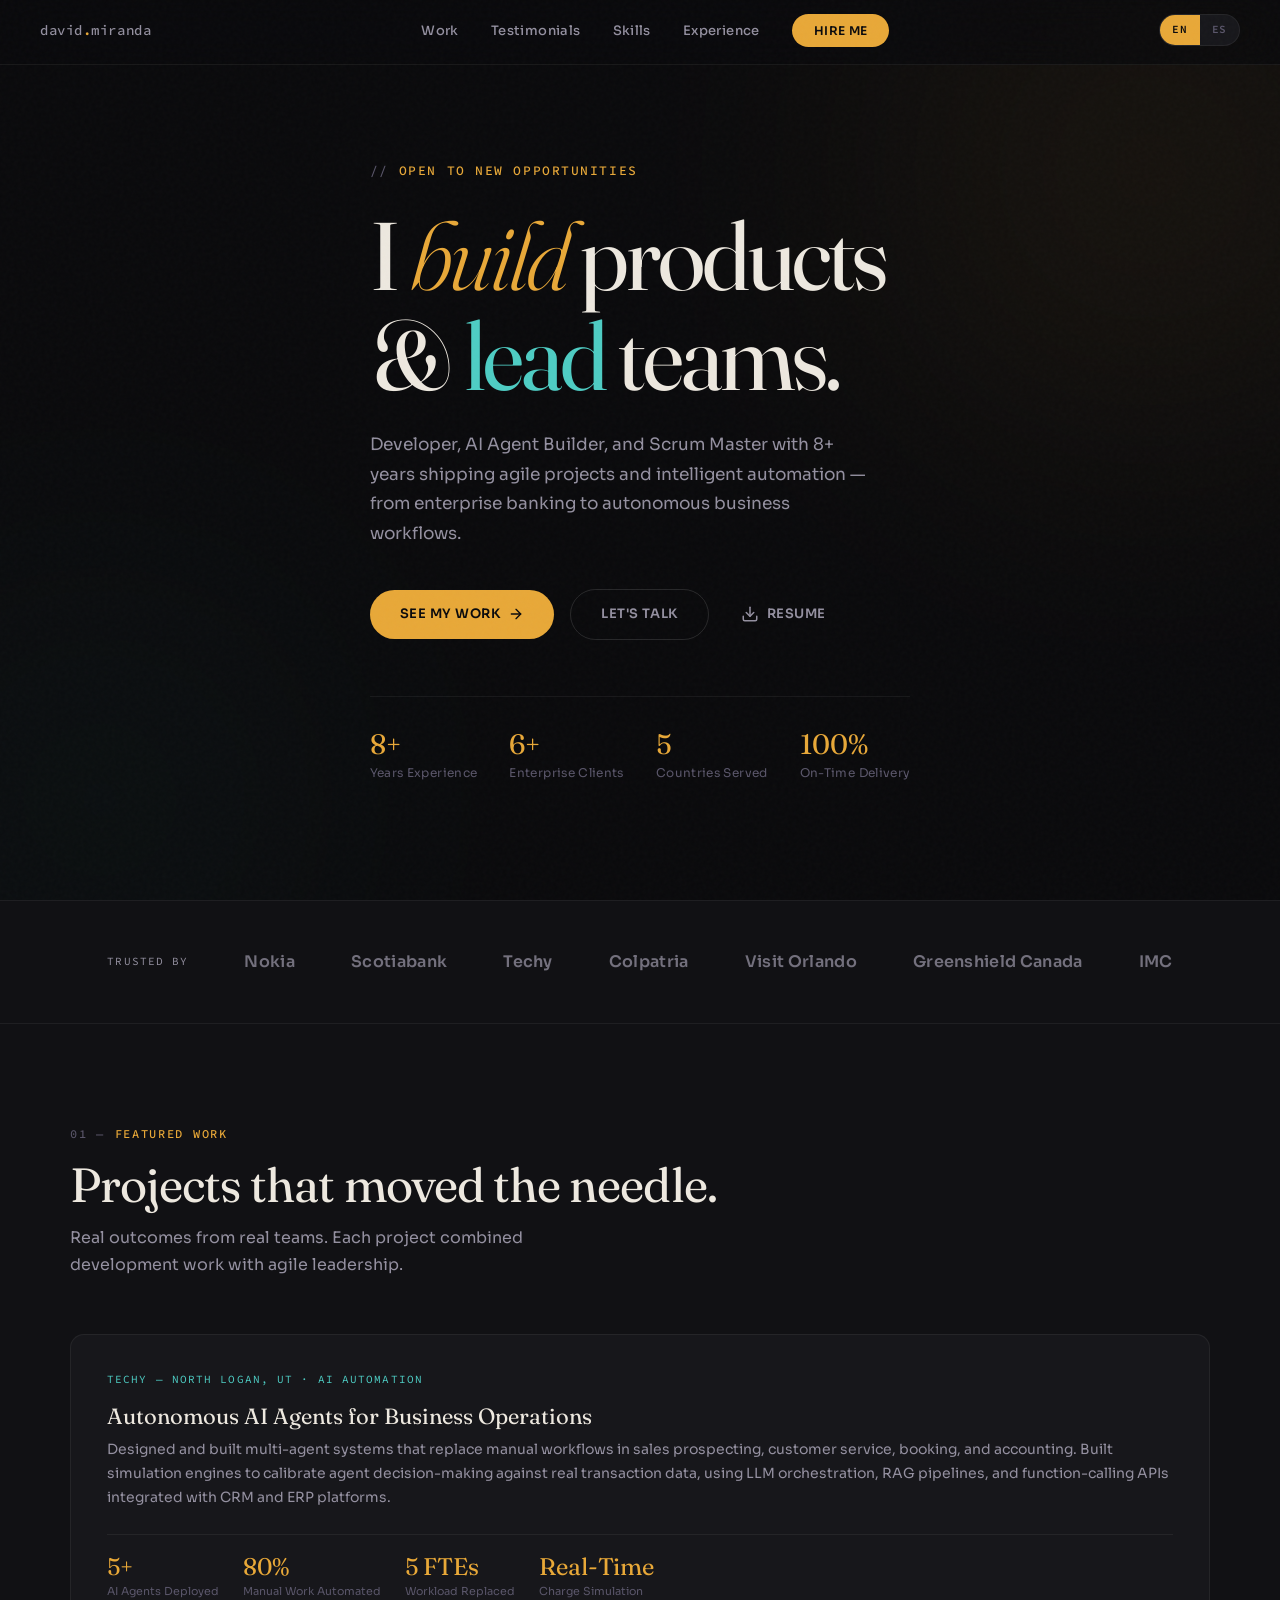
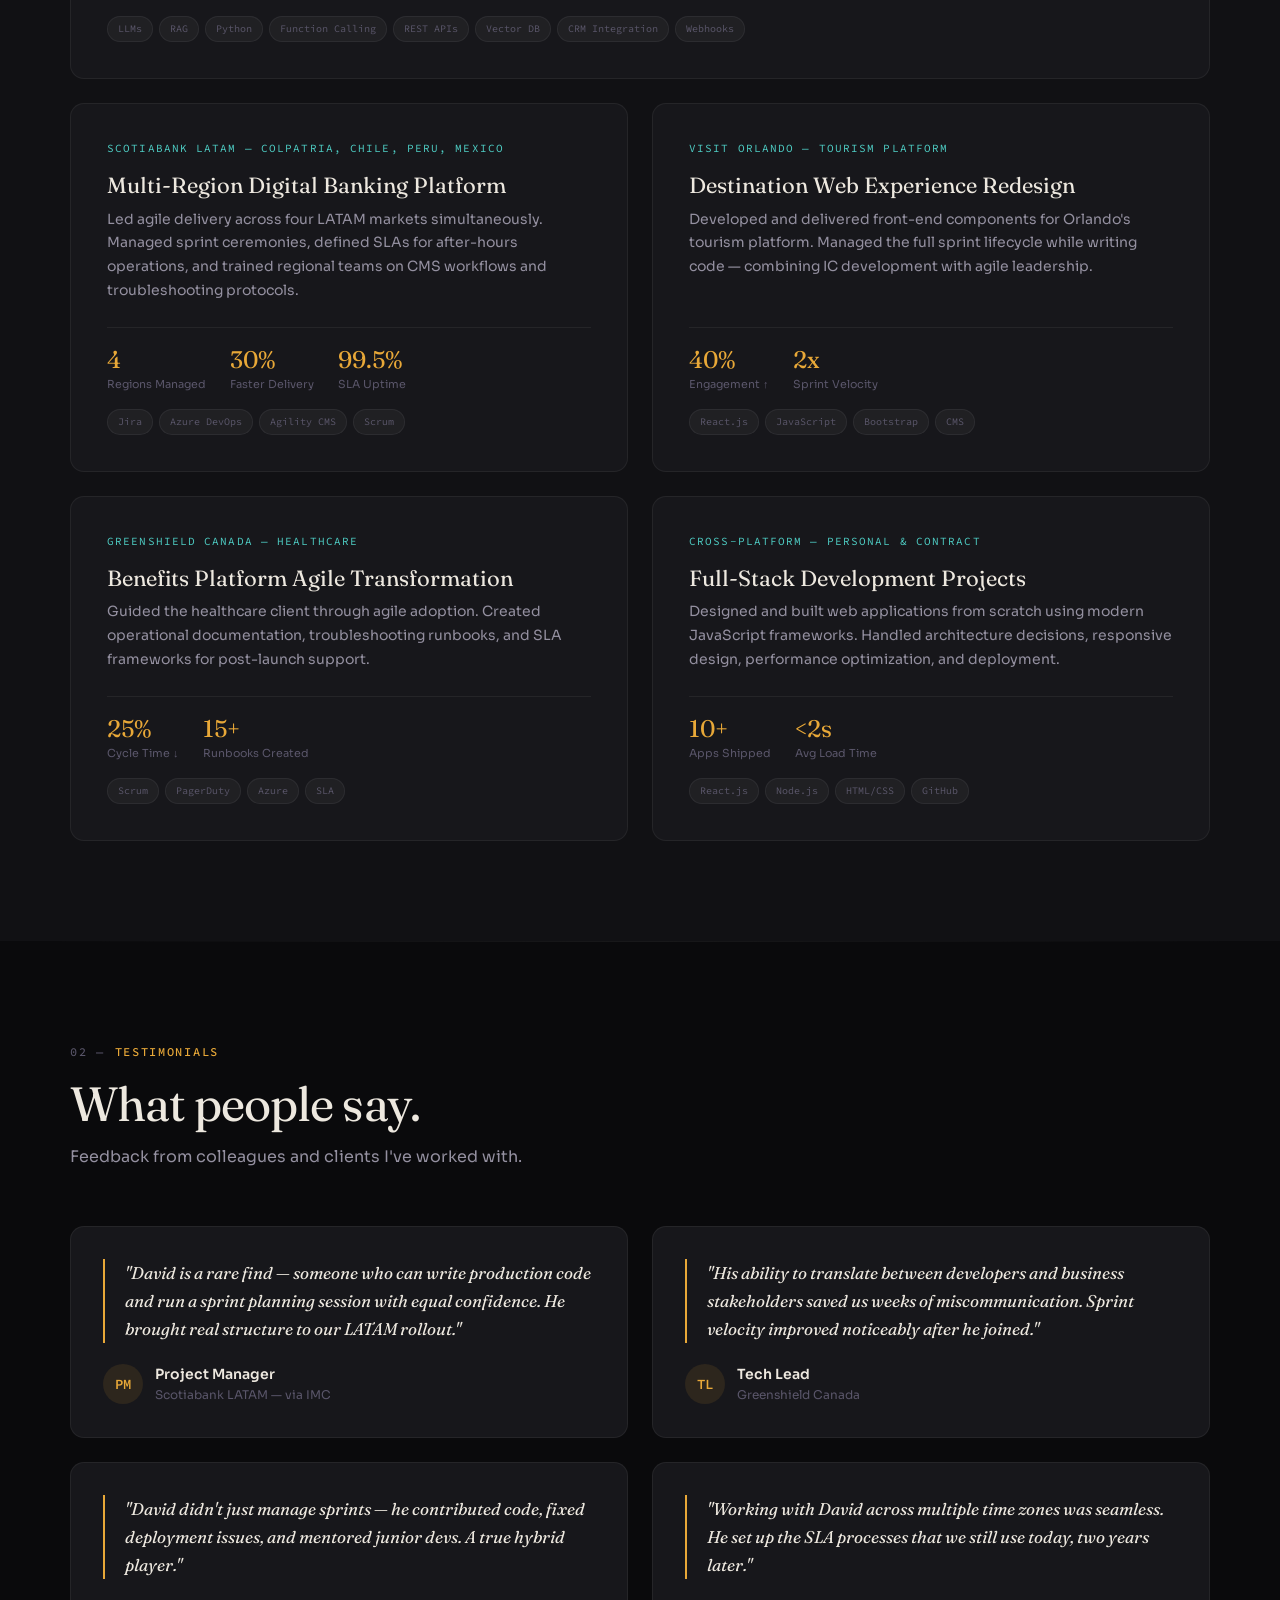
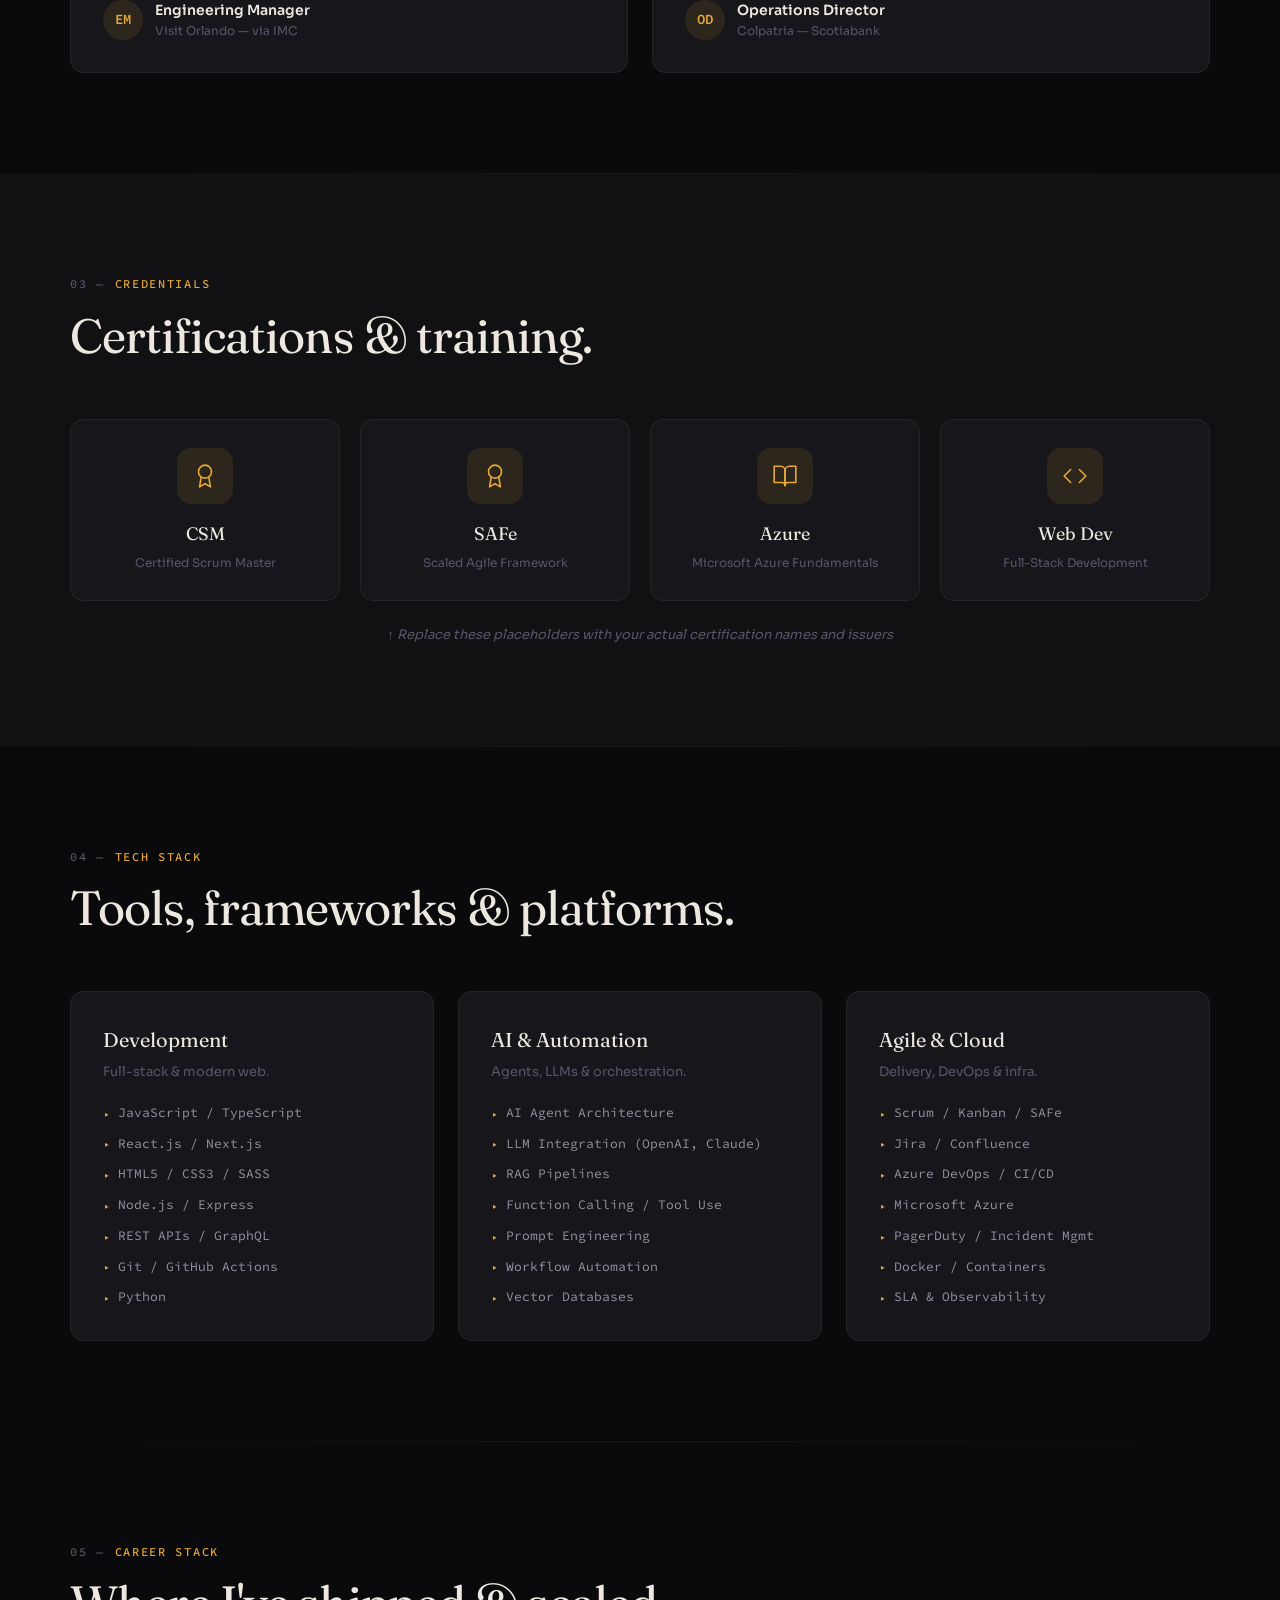
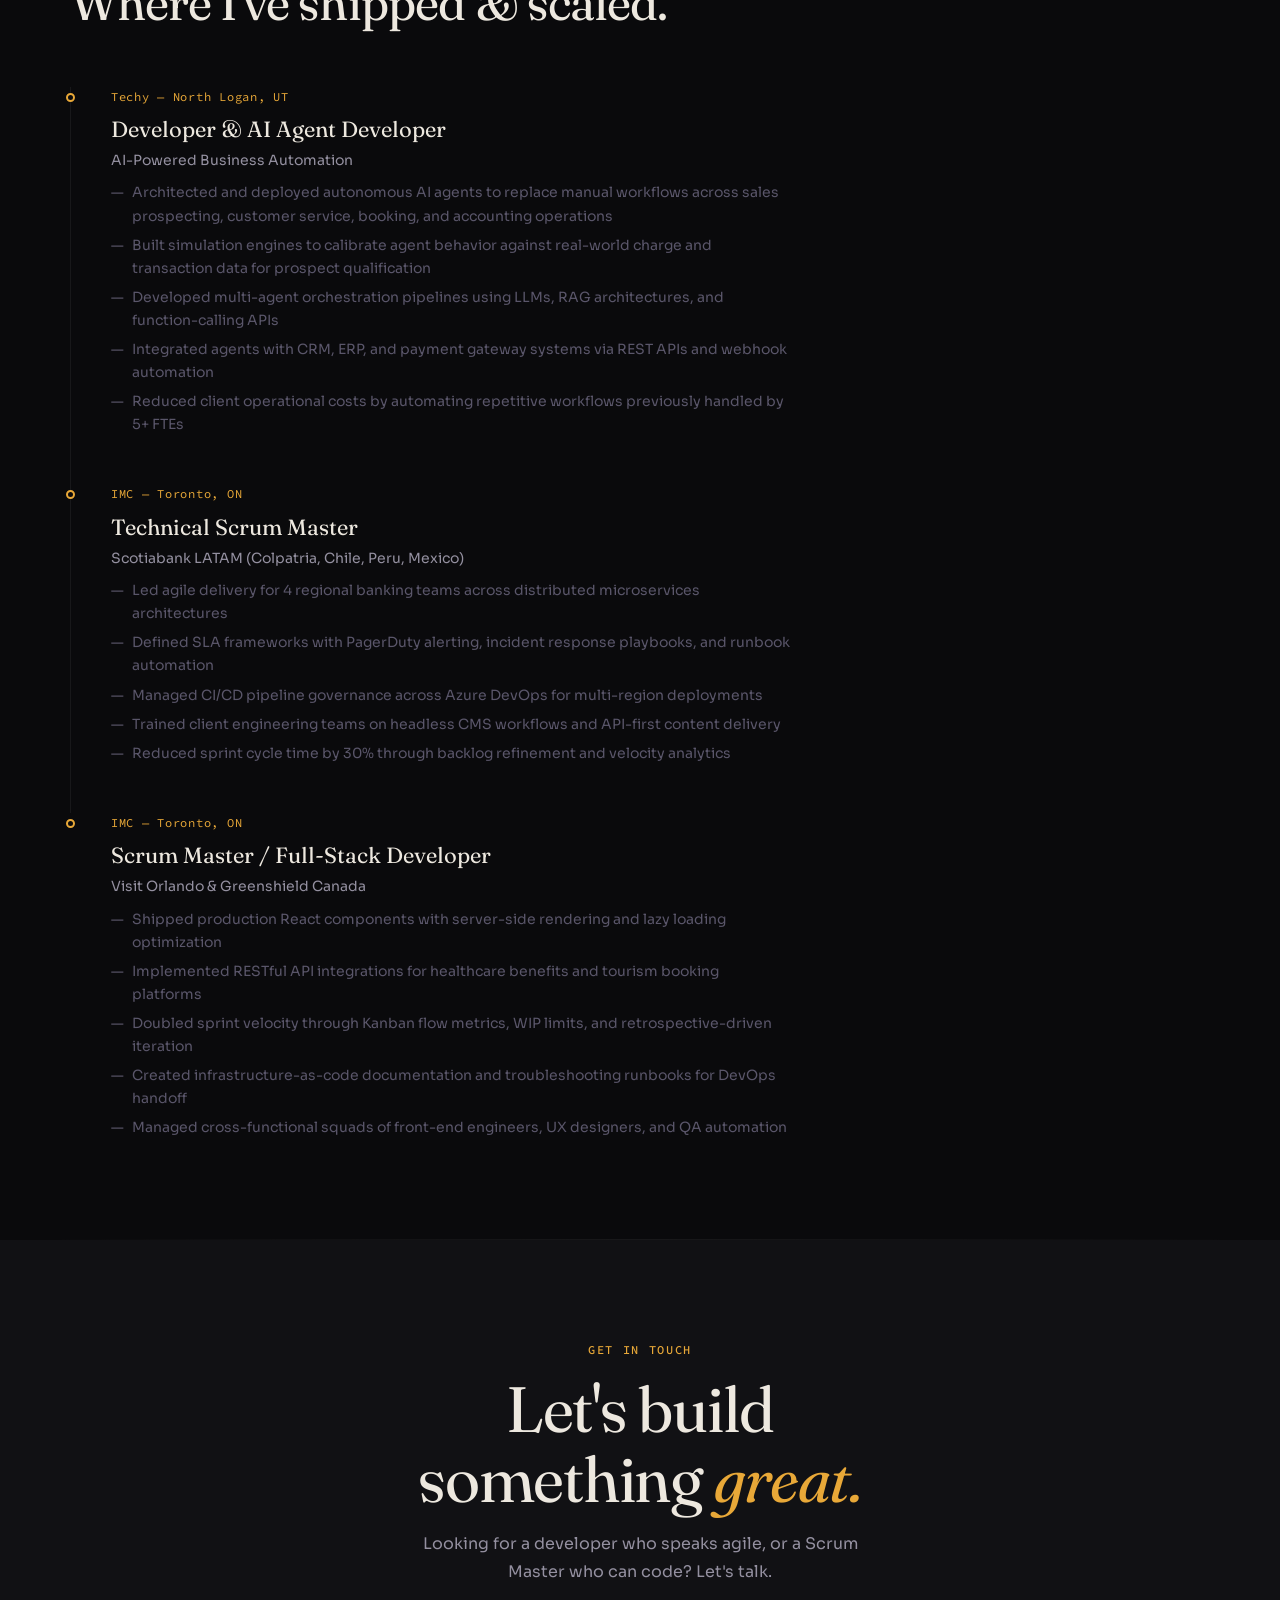
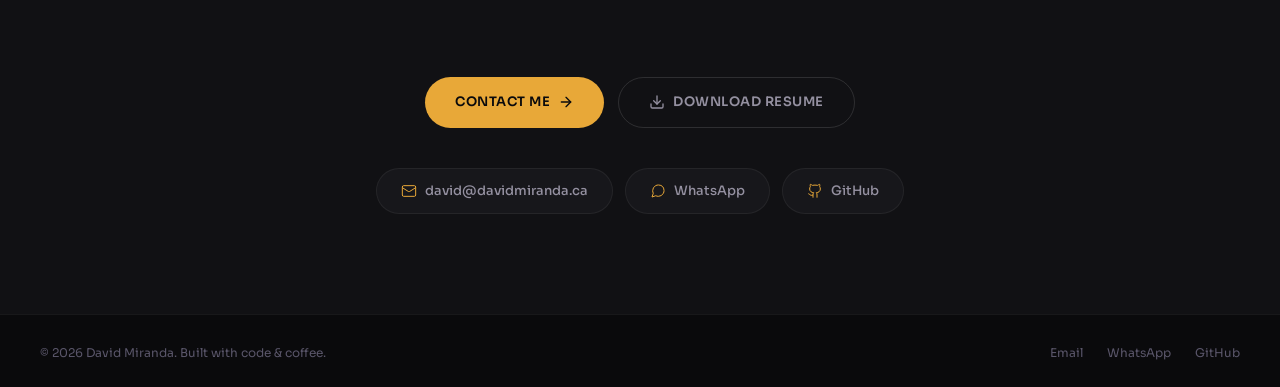
==== commit d92d0662: "design 2026 v1.0" ====
--- a/index.html
+++ b/index.html
@@ -795,13 +795,9 @@
                 <svg viewBox="0 0 24 24" fill="none" stroke="currentColor" stroke-width="1.5"><path d="M21 11.5a8.38 8.38 0 0 1-.9 3.8 8.5 8.5 0 0 1-7.6 4.7 8.38 8.38 0 0 1-3.8-.9L3 21l1.9-5.7a8.38 8.38 0 0 1-.9-3.8 8.5 8.5 0 0 1 4.7-7.6 8.38 8.38 0 0 1 3.8-.9h.5a8.48 8.48 0 0 1 8 8v.5z"/></svg>
                 WhatsApp
             </a>
-            <a href="https://github.com/davidmiranda3107" target="_blank" class="contact-chip">
+            <a href="https://github.com/mira8098" target="_blank" class="contact-chip">
                 <svg viewBox="0 0 24 24" fill="none" stroke="currentColor" stroke-width="1.5"><path d="M15 22v-4a4.8 4.8 0 0 0-1-3.5c3 0 6-2 6-5.5.08-1.25-.27-2.48-1-3.5.28-1.15.28-2.35 0-3.5 0 0-1 0-3 1.5-2.64-.5-5.36-.5-8 0C6 2 5 2 5 2c-.3 1.15-.3 2.35 0 3.5A5.403 5.403 0 0 0 4 9c0 3.5 3 5.5 6 5.5-.39.49-.68 1.05-.85 1.65-.17.6-.22 1.23-.15 1.85v4"/><path d="M9 18c-4.51 2-5-2-7-2"/></svg>
                 GitHub
-            </a>
-            <a href="https://linkedin.com/in/YOUR-LINKEDIN" target="_blank" class="contact-chip">
-                <svg viewBox="0 0 24 24" fill="none" stroke="currentColor" stroke-width="1.5"><path d="M16 8a6 6 0 0 1 6 6v7h-4v-7a2 2 0 0 0-2-2 2 2 0 0 0-2 2v7h-4v-7a6 6 0 0 1 6-6z"/><rect width="4" height="12" x="2" y="9"/><circle cx="4" cy="4" r="2"/></svg>
-                LinkedIn
             </a>
         </div>
     </div>
@@ -813,7 +809,7 @@
     <div class="footer-links">
         <a href="mailto:david@davidmiranda.ca">Email</a>
         <a href="https://wa.me/14355544530" target="_blank">WhatsApp</a>
-        <a href="https://github.com/davidmiranda3107" target="_blank">GitHub</a>
+        <a href="https://github.com/mira8098" target="_blank">GitHub</a>
     </div>
 </footer>
 
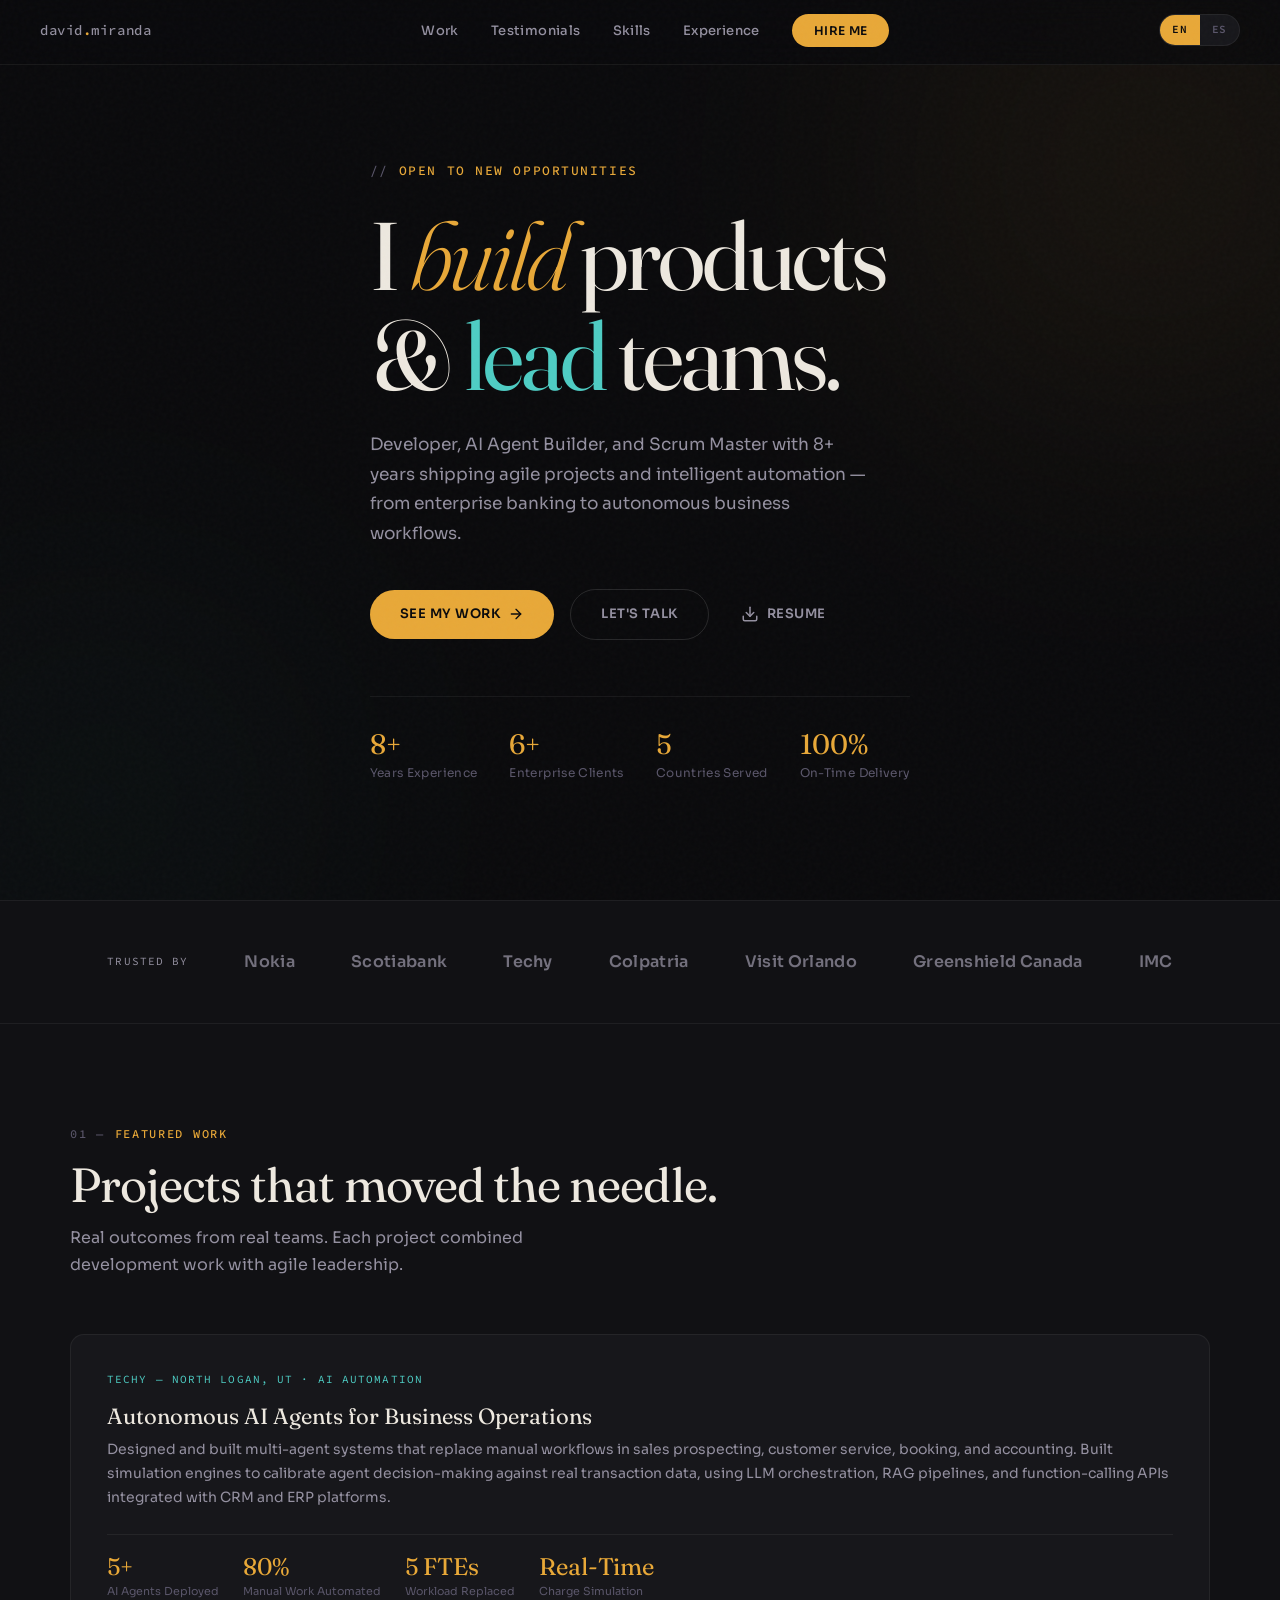
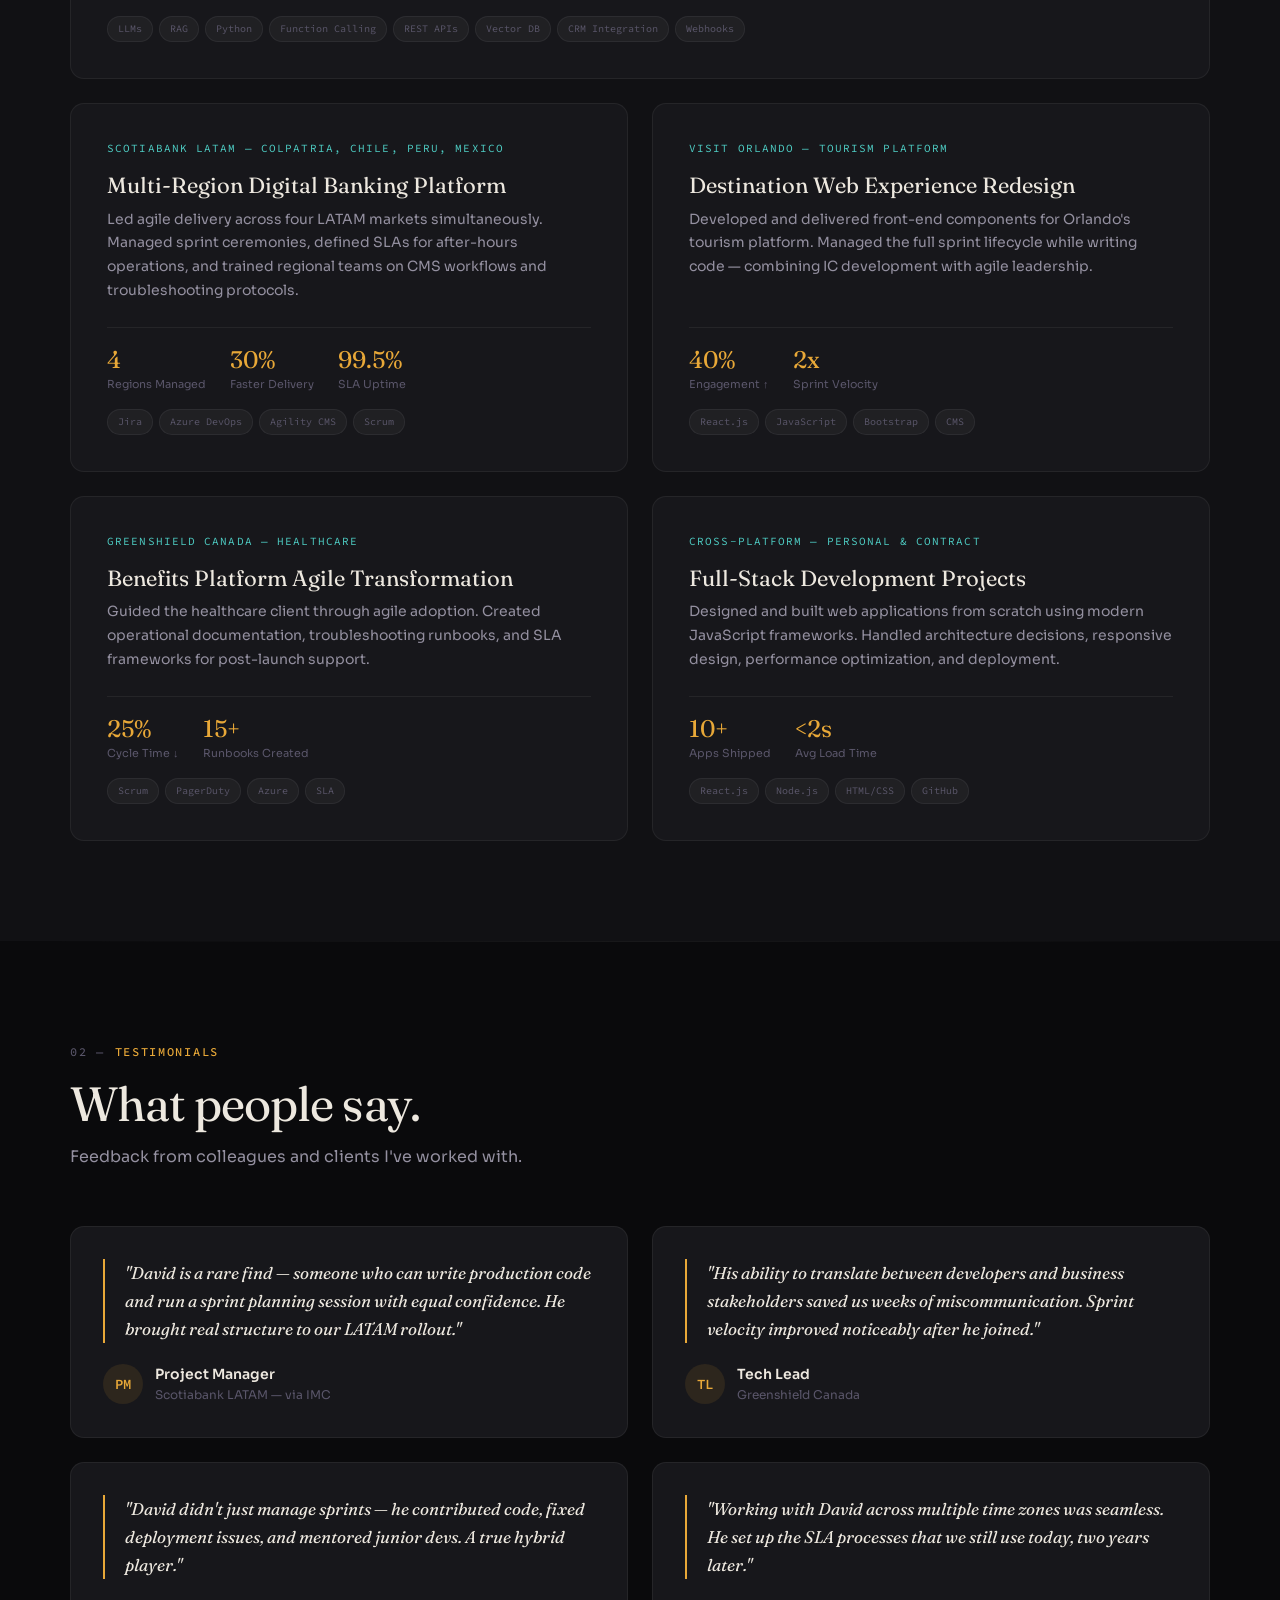
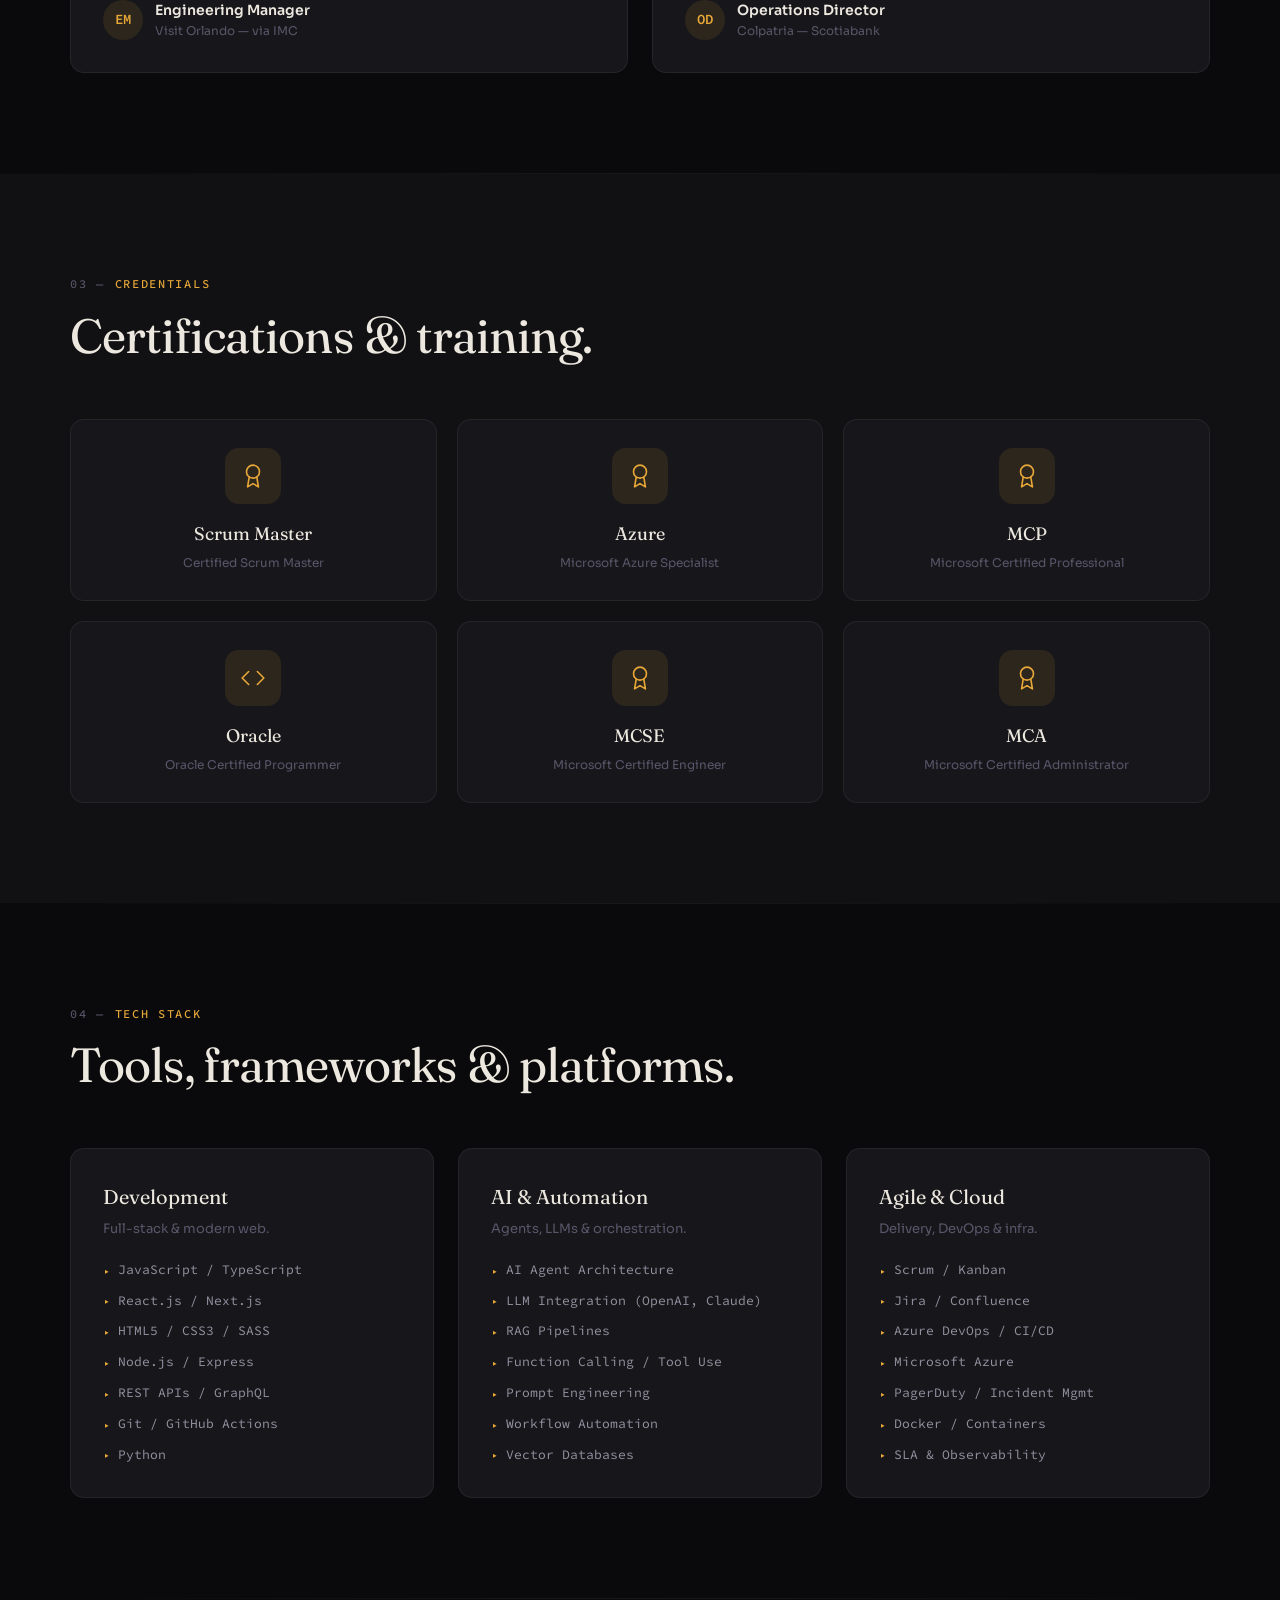
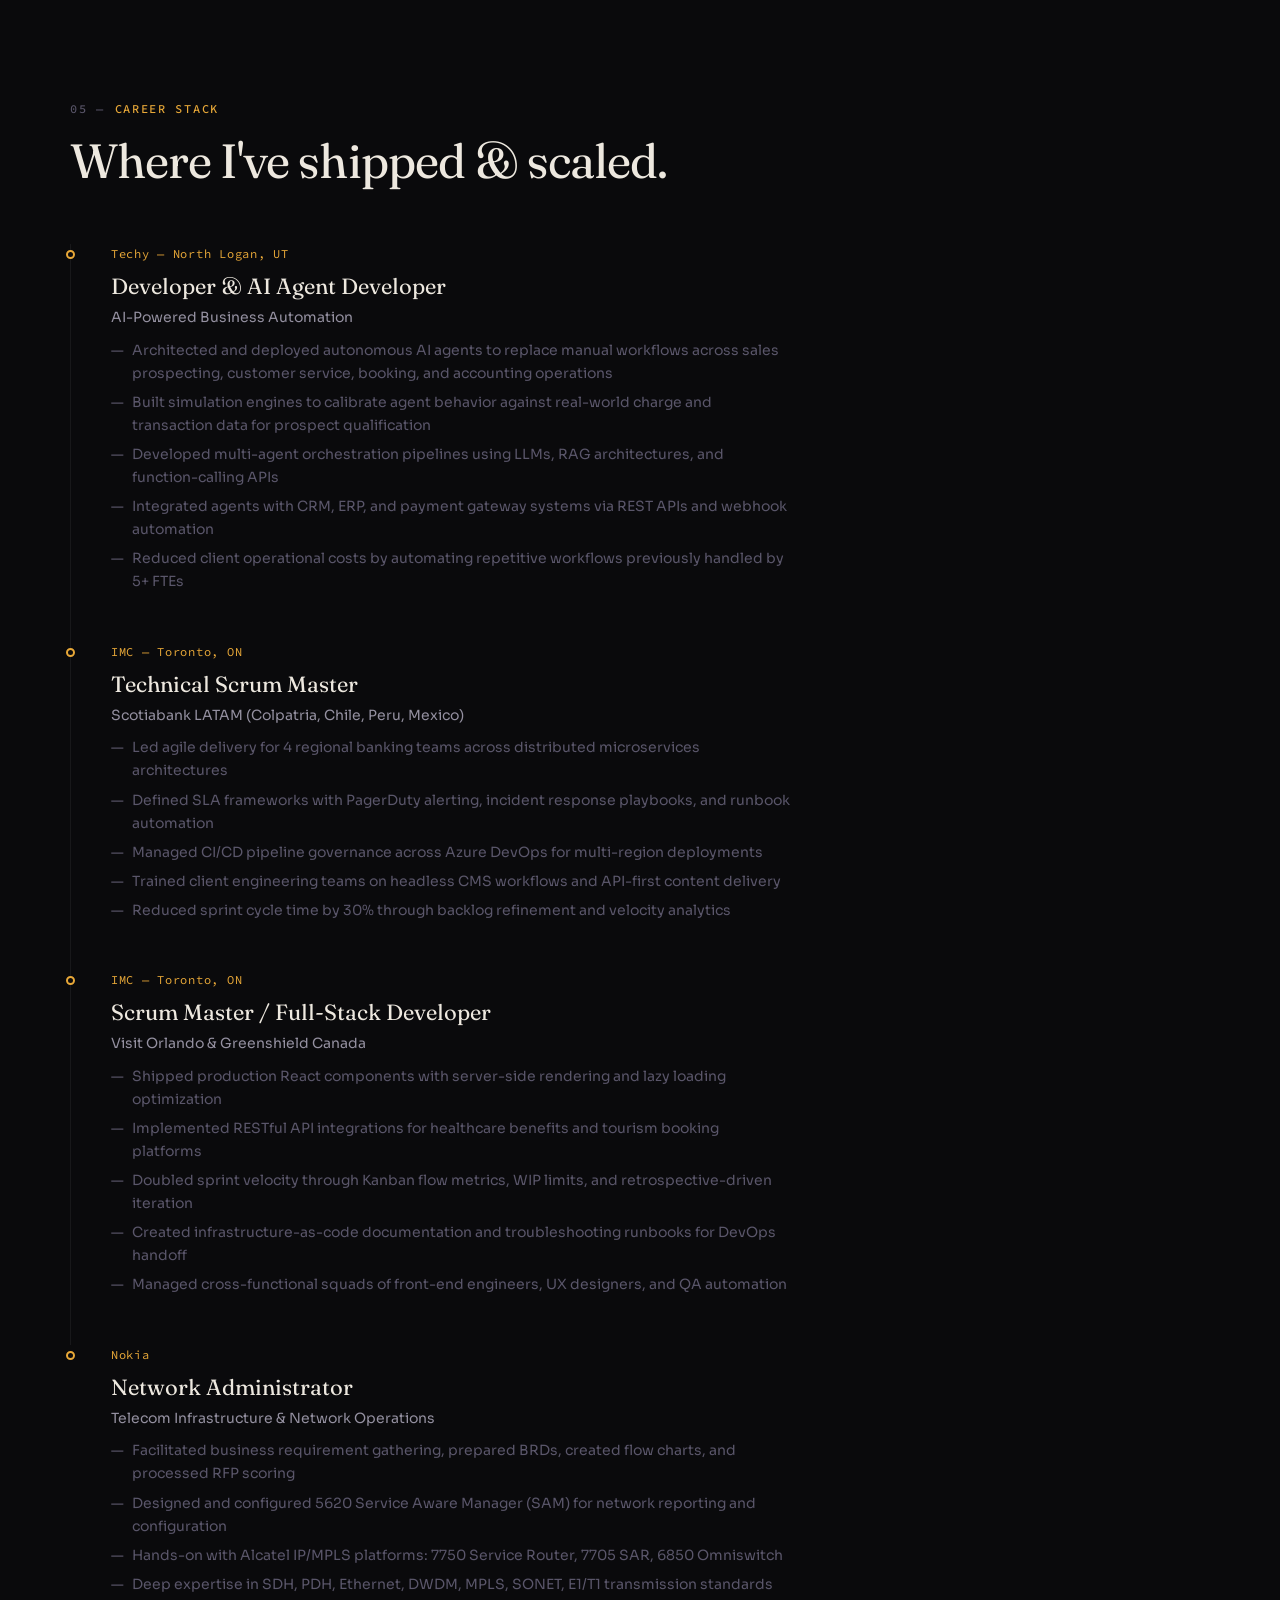
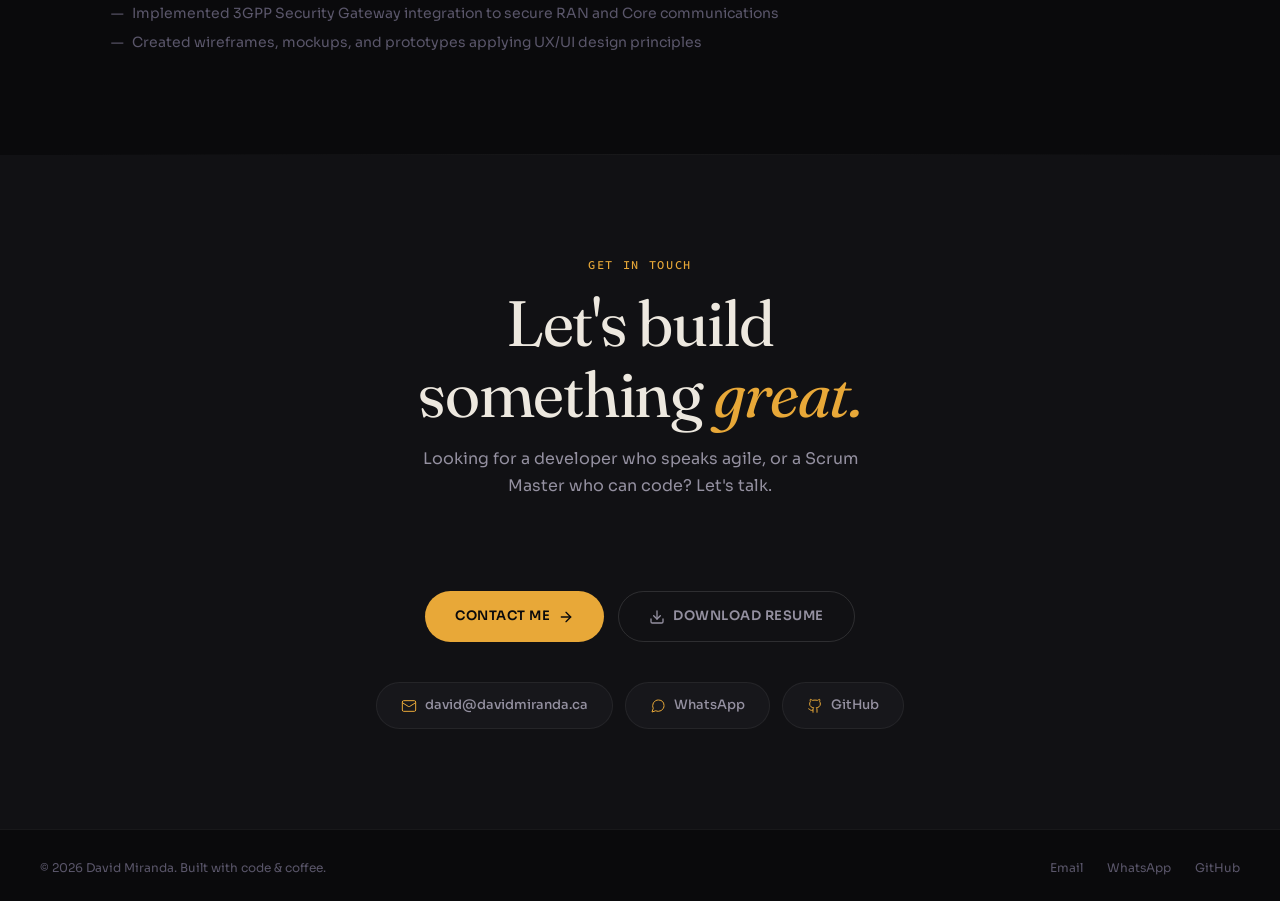
==== commit 4102a43e: "New changes to design 2026" ====
--- a/index.html
+++ b/index.html
@@ -268,7 +268,7 @@
 
         /* CERTIFICATIONS */
         .certs { background: var(--bg-surface); }
-        .certs-grid { display: grid; grid-template-columns: repeat(4, 1fr); gap: 20px; }
+        .certs-grid { display: grid; grid-template-columns: repeat(3, 1fr); gap: 20px; }
         .cert-card {
             background: var(--bg-card); border: 1px solid var(--border); border-radius: var(--radius);
             padding: 28px 24px; text-align: center; transition: all 0.4s var(--ease);
@@ -647,28 +647,35 @@
         <div class="certs-grid reveal">
             <div class="cert-card">
                 <div class="cert-icon"><svg viewBox="0 0 24 24" fill="none" stroke="currentColor" stroke-width="1.5" stroke-linecap="round" stroke-linejoin="round"><circle cx="12" cy="8" r="6"/><path d="M15.477 12.89 17 22l-5-3-5 3 1.523-9.11"/></svg></div>
-                <div class="cert-name">CSM</div>
+                <div class="cert-name">Scrum Master</div>
                 <div class="cert-org">Certified Scrum Master</div>
             </div>
             <div class="cert-card">
                 <div class="cert-icon"><svg viewBox="0 0 24 24" fill="none" stroke="currentColor" stroke-width="1.5" stroke-linecap="round" stroke-linejoin="round"><circle cx="12" cy="8" r="6"/><path d="M15.477 12.89 17 22l-5-3-5 3 1.523-9.11"/></svg></div>
-                <div class="cert-name">SAFe</div>
-                <div class="cert-org">Scaled Agile Framework</div>
+                <div class="cert-name">Azure</div>
+                <div class="cert-org">Microsoft Azure Specialist</div>
             </div>
             <div class="cert-card">
-                <div class="cert-icon"><svg viewBox="0 0 24 24" fill="none" stroke="currentColor" stroke-width="1.5" stroke-linecap="round" stroke-linejoin="round"><path d="M2 3h6a4 4 0 0 1 4 4v14a3 3 0 0 0-3-3H2z"/><path d="M22 3h-6a4 4 0 0 0-4 4v14a3 3 0 0 1 3-3h7z"/></svg></div>
-                <div class="cert-name">Azure</div>
-                <div class="cert-org">Microsoft Azure Fundamentals</div>
+                <div class="cert-icon"><svg viewBox="0 0 24 24" fill="none" stroke="currentColor" stroke-width="1.5" stroke-linecap="round" stroke-linejoin="round"><circle cx="12" cy="8" r="6"/><path d="M15.477 12.89 17 22l-5-3-5 3 1.523-9.11"/></svg></div>
+                <div class="cert-name">MCP</div>
+                <div class="cert-org">Microsoft Certified Professional</div>
             </div>
             <div class="cert-card">
                 <div class="cert-icon"><svg viewBox="0 0 24 24" fill="none" stroke="currentColor" stroke-width="1.5" stroke-linecap="round" stroke-linejoin="round"><polyline points="16 18 22 12 16 6"/><polyline points="8 6 2 12 8 18"/></svg></div>
-                <div class="cert-name">Web Dev</div>
-                <div class="cert-org">Full-Stack Development</div>
-            </div>
-        </div>
-        <p style="text-align:center;font-size:13px;color:var(--text-muted);margin-top:24px;font-style:italic;" class="reveal">
-            ↑ Replace these placeholders with your actual certification names and issuers
-        </p>
+                <div class="cert-name">Oracle</div>
+                <div class="cert-org">Oracle Certified Programmer</div>
+            </div>
+            <div class="cert-card">
+                <div class="cert-icon"><svg viewBox="0 0 24 24" fill="none" stroke="currentColor" stroke-width="1.5" stroke-linecap="round" stroke-linejoin="round"><circle cx="12" cy="8" r="6"/><path d="M15.477 12.89 17 22l-5-3-5 3 1.523-9.11"/></svg></div>
+                <div class="cert-name">MCSE</div>
+                <div class="cert-org">Microsoft Certified Engineer</div>
+            </div>
+            <div class="cert-card">
+                <div class="cert-icon"><svg viewBox="0 0 24 24" fill="none" stroke="currentColor" stroke-width="1.5" stroke-linecap="round" stroke-linejoin="round"><circle cx="12" cy="8" r="6"/><path d="M15.477 12.89 17 22l-5-3-5 3 1.523-9.11"/></svg></div>
+                <div class="cert-name">MCA</div>
+                <div class="cert-org">Microsoft Certified Administrator</div>
+            </div>
+        </div>
     </div>
 </section>
 
@@ -706,7 +713,7 @@
                 <h3>Agile & Cloud</h3>
                 <p>Delivery, DevOps & infra.</p>
                 <ul class="skill-list">
-                    <li>Scrum / Kanban / SAFe</li><li>Jira / Confluence</li>
+                    <li>Scrum / Kanban</li><li>Jira / Confluence</li>
                     <li>Azure DevOps / CI/CD</li><li>Microsoft Azure</li>
                     <li>PagerDuty / Incident Mgmt</li><li>Docker / Containers</li>
                     <li>SLA & Observability</li>
@@ -762,6 +769,19 @@
                     <li>Managed cross-functional squads of front-end engineers, UX designers, and QA automation</li>
                 </ul>
             </div>
+            <div class="exp-item">
+                <div class="exp-date">Nokia</div>
+                <div class="exp-role">Network Administrator</div>
+                <div class="exp-company">Telecom Infrastructure & Network Operations</div>
+                <ul class="exp-bullets">
+                    <li>Facilitated business requirement gathering, prepared BRDs, created flow charts, and processed RFP scoring</li>
+                    <li>Designed and configured 5620 Service Aware Manager (SAM) for network reporting and configuration</li>
+                    <li>Hands-on with Alcatel IP/MPLS platforms: 7750 Service Router, 7705 SAR, 6850 Omniswitch</li>
+                    <li>Deep expertise in SDH, PDH, Ethernet, DWDM, MPLS, SONET, E1/T1 transmission standards</li>
+                    <li>Implemented 3GPP Security Gateway integration to secure RAN and Core communications</li>
+                    <li>Created wireframes, mockups, and prototypes applying UX/UI design principles</li>
+                </ul>
+            </div>
         </div>
     </div>
 </section>
@@ -791,7 +811,7 @@
                 <svg viewBox="0 0 24 24" fill="none" stroke="currentColor" stroke-width="1.5"><rect width="20" height="16" x="2" y="4" rx="2"/><path d="m22 7-8.97 5.7a1.94 1.94 0 0 1-2.06 0L2 7"/></svg>
                 david@davidmiranda.ca
             </a>
-            <a href="https://wa.me/14355544530/?text=I%20would%20like%20to%20get%20in%20touch" target="_blank" class="contact-chip">
+            <a href="https://wa.me/14355548775/?text=I%20would%20like%20to%20get%20in%20touch" target="_blank" class="contact-chip">
                 <svg viewBox="0 0 24 24" fill="none" stroke="currentColor" stroke-width="1.5"><path d="M21 11.5a8.38 8.38 0 0 1-.9 3.8 8.5 8.5 0 0 1-7.6 4.7 8.38 8.38 0 0 1-3.8-.9L3 21l1.9-5.7a8.38 8.38 0 0 1-.9-3.8 8.5 8.5 0 0 1 4.7-7.6 8.38 8.38 0 0 1 3.8-.9h.5a8.48 8.48 0 0 1 8 8v.5z"/></svg>
                 WhatsApp
             </a>
@@ -808,7 +828,7 @@
     <p>&copy; 2026 David Miranda. Built with code & coffee.</p>
     <div class="footer-links">
         <a href="mailto:david@davidmiranda.ca">Email</a>
-        <a href="https://wa.me/14355544530" target="_blank">WhatsApp</a>
+        <a href="https://wa.me/14355548775" target="_blank">WhatsApp</a>
         <a href="https://github.com/mira8098" target="_blank">GitHub</a>
     </div>
 </footer>
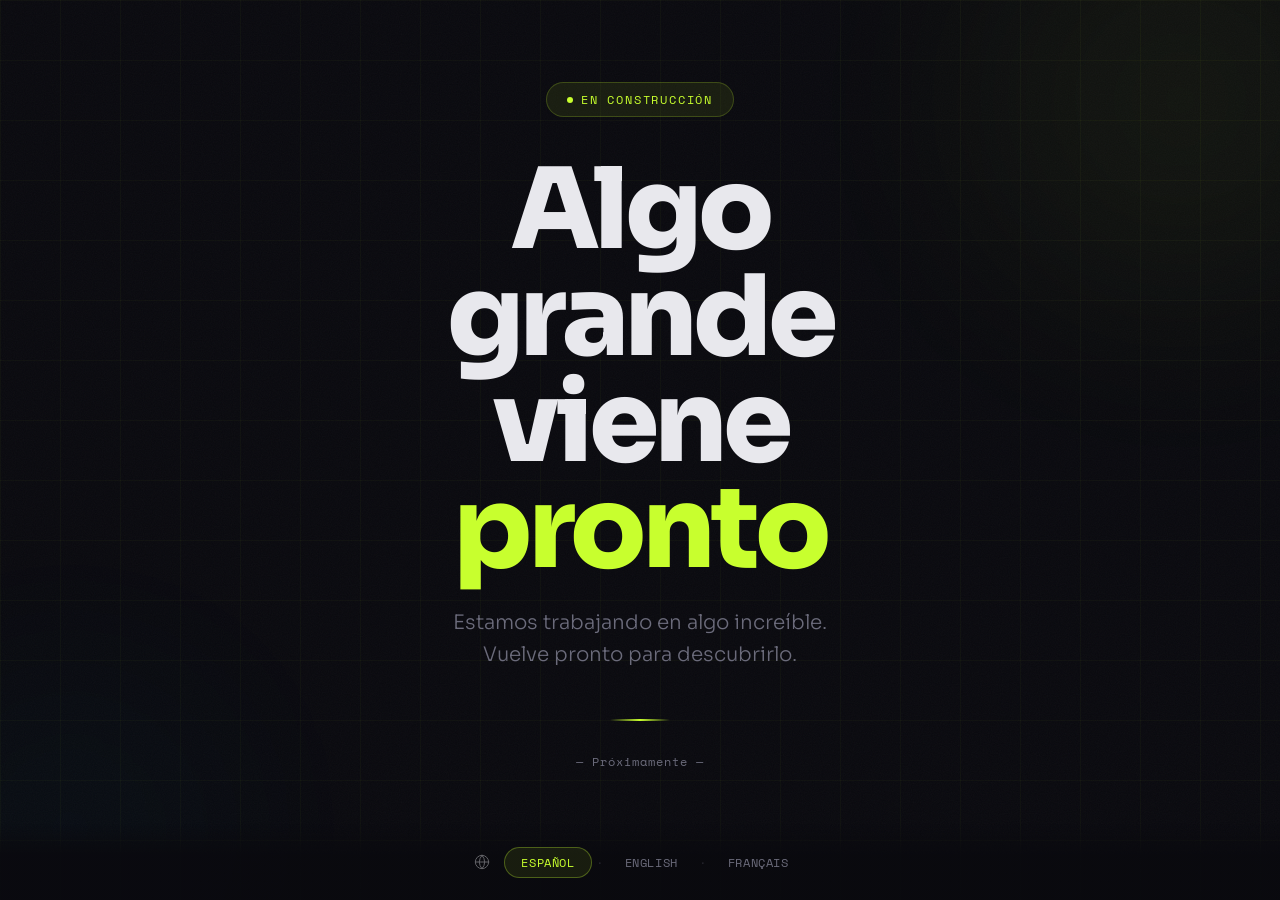
==== commit c9e3290e: "Rename index (4).html to index.html" ====
--- a/index.html
+++ b/index.html
@@ -1,872 +1,359 @@
 <!DOCTYPE html>
-<html lang="en">
+<html lang="es">
 <head>
-    <meta charset="UTF-8">
-    <meta name="viewport" content="width=device-width, initial-scale=1.0">
-    <title>David Miranda — Developer, AI Agent Builder & Scrum Master</title>
-    <meta name="description" content="David Miranda is a Developer, AI Agent Builder, and Scrum Master delivering agile projects and intelligent automation for enterprise clients. Based in Canada.">
-    <meta name="keywords" content="Scrum Master, Developer, AI Agent, LLM, Agile, React, JavaScript, Python, Toronto, Canada">
-    <meta property="og:title" content="David Miranda — Developer & Scrum Master">
-    <meta property="og:description" content="Building products & leading teams. Developer and Scrum Master based in Canada.">
-    <meta property="og:type" content="website">
-    <meta property="og:url" content="https://davidmiranda.ca">
-    <link rel="canonical" href="https://davidmiranda.ca">
-    <link rel="preconnect" href="https://fonts.googleapis.com">
-    <link rel="preconnect" href="https://fonts.gstatic.com" crossorigin>
-    <link href="https://fonts.googleapis.com/css2?family=Fraunces:ital,opsz,wght@0,9..144,300..900;1,9..144,300..900&family=Sora:wght@300;400;500;600;700&family=Source+Code+Pro:wght@400;500;600&display=swap" rel="stylesheet">
-    <style>
-        :root {
-            --bg: #0A0A0C;
-            --bg-surface: #111114;
-            --bg-card: #17171B;
-            --bg-card-hover: #1E1E24;
-            --border: rgba(255,255,255,0.06);
-            --border-hover: rgba(255,255,255,0.12);
-            --text: #EDE8DF;
-            --text-secondary: #9490A0;
-            --text-muted: #5A566A;
-            --accent: #E8A838;
-            --accent-dim: rgba(232, 168, 56, 0.10);
-            --accent-glow: rgba(232, 168, 56, 0.25);
-            --teal: #4ECDC4;
-            --teal-dim: rgba(78, 205, 196, 0.10);
-            --font-display: 'Fraunces', Georgia, serif;
-            --font-body: 'Sora', sans-serif;
-            --font-mono: 'Source Code Pro', monospace;
-            --ease: cubic-bezier(0.22, 1, 0.36, 1);
-            --radius: 14px;
-        }
-
-        *, *::before, *::after { box-sizing: border-box; margin: 0; padding: 0; }
-
-        html {
-            scroll-behavior: smooth;
-            scroll-padding-top: 90px;
-            -webkit-text-size-adjust: 100%;
-            -webkit-tap-highlight-color: transparent;
-        }
-
-        body {
-            font-family: var(--font-body);
-            background: var(--bg);
-            color: var(--text);
-            line-height: 1.6;
-            overflow-x: hidden;
-            -webkit-font-smoothing: antialiased;
-        }
-
-        body::after {
-            content: '';
-            position: fixed;
-            inset: 0;
-            z-index: 9999;
-            pointer-events: none;
-            opacity: 0.025;
-            background-image: url("data:image/svg+xml,%3Csvg viewBox='0 0 256 256' xmlns='http://www.w3.org/2000/svg'%3E%3Cfilter id='n'%3E%3CfeTurbulence type='fractalNoise' baseFrequency='0.9' numOctaves='4' stitchTiles='stitch'/%3E%3C/filter%3E%3Crect width='100%25' height='100%25' filter='url(%23n)'/%3E%3C/svg%3E");
-        }
-
-        ::selection { background: var(--accent); color: var(--bg); }
-        ::-webkit-scrollbar { width: 5px; }
-        ::-webkit-scrollbar-track { background: transparent; }
-        ::-webkit-scrollbar-thumb { background: var(--text-muted); border-radius: 3px; }
-
-        .wrapper { max-width: 1140px; margin: 0 auto; }
-
-        /* NAV */
-        nav {
-            position: fixed; top: 0; left: 0; right: 0; z-index: 100;
-            padding: 18px 40px;
-            display: flex; align-items: center; justify-content: space-between;
-            backdrop-filter: blur(24px) saturate(1.3);
-            -webkit-backdrop-filter: blur(24px) saturate(1.3);
-            background: rgba(10, 10, 12, 0.75);
-            border-bottom: 1px solid var(--border);
-        }
-        .nav-brand {
-            font-family: var(--font-mono); font-size: 14px; font-weight: 500;
-            letter-spacing: 0.04em; color: var(--text-secondary); text-decoration: none;
-            transition: color 0.3s;
-        }
-        .nav-brand:hover { color: var(--accent); }
-        .nav-brand b { color: var(--accent); font-weight: 600; }
-        .nav-links { display: flex; align-items: center; gap: 32px; list-style: none; }
-        .nav-links a {
-            font-size: 13px; font-weight: 500; letter-spacing: 0.03em;
-            color: var(--text-secondary); text-decoration: none; transition: color 0.3s;
-        }
-        .nav-links a:hover { color: var(--text); }
-        .nav-cta-link {
-            padding: 9px 22px !important; background: var(--accent); color: var(--bg) !important;
-            border-radius: 100px; font-weight: 600 !important; font-size: 12px !important;
-            letter-spacing: 0.05em; text-transform: uppercase; transition: all 0.3s var(--ease) !important;
-        }
-        .nav-cta-link:hover { transform: scale(1.04); box-shadow: 0 0 24px var(--accent-glow); }
-        .hamburger {
-            display: none; background: none; border: none; cursor: pointer;
-            padding: 10px; min-width: 44px; min-height: 44px;
-            flex-direction: column; justify-content: center; align-items: center; gap: 5px;
-        }
-        .hamburger span {
-            display: block; width: 22px; height: 2px; background: var(--text);
-            border-radius: 2px; transition: all 0.3s var(--ease);
-        }
-
-        .nav-right {
-            display: flex;
-            align-items: center;
-            gap: 16px;
-        }
-
-        .lang-toggle {
-            display: flex;
-            align-items: center;
-            background: var(--bg-card);
-            border: 1px solid var(--border);
-            border-radius: 100px;
-            overflow: hidden;
-        }
-        .lang-btn {
-            font-family: var(--font-mono);
-            font-size: 11px;
-            font-weight: 600;
-            letter-spacing: 0.06em;
-            padding: 6px 12px;
-            color: var(--text-muted);
-            text-decoration: none;
-            transition: all 0.3s var(--ease);
-        }
-        .lang-btn:hover { color: var(--text-secondary); }
-        .lang-btn.active {
-            background: var(--accent);
-            color: var(--bg);
-        }
-
-        /* HERO */
-        .hero {
-            min-height: 100vh; display: flex; align-items: center;
-            padding: 120px 40px 80px; position: relative; overflow: hidden;
-        }
-        .hero-glow { position: absolute; border-radius: 50%; filter: blur(140px); pointer-events: none; }
-        .hero-glow--amber { width: 500px; height: 500px; top: -80px; right: -120px; background: var(--accent); opacity: 0.08; }
-        .hero-glow--teal { width: 400px; height: 400px; bottom: -100px; left: -100px; background: var(--teal); opacity: 0.05; }
-        .hero .wrapper { position: relative; z-index: 1; }
-        .hero-eyebrow {
-            font-family: var(--font-mono); font-size: 13px; font-weight: 500;
-            letter-spacing: 0.12em; text-transform: uppercase; color: var(--accent);
-            margin-bottom: 24px; display: inline-flex; align-items: center; gap: 10px;
-            opacity: 0; animation: fadeUp 0.7s var(--ease) 0.15s forwards;
-        }
-        .hero-eyebrow::before { content: '//'; color: var(--text-muted); }
-        .hero h1 {
-            font-family: var(--font-display); font-size: clamp(3rem, 7.5vw, 6.5rem);
-            font-weight: 400; line-height: 1.04; letter-spacing: -0.03em; max-width: 800px;
-            opacity: 0; animation: fadeUp 0.7s var(--ease) 0.3s forwards;
-        }
-        .hero h1 em { font-style: italic; color: var(--accent); font-weight: 300; }
-        .hero h1 .teal { color: var(--teal); }
-        .hero-desc {
-            font-size: 17px; color: var(--text-secondary); max-width: 500px;
-            margin-top: 24px; line-height: 1.75;
-            opacity: 0; animation: fadeUp 0.7s var(--ease) 0.45s forwards;
-        }
-        .hero-ctas {
-            display: flex; align-items: center; gap: 16px; margin-top: 40px;
-            opacity: 0; animation: fadeUp 0.7s var(--ease) 0.6s forwards;
-        }
-
-        /* BUTTONS */
-        .btn {
-            display: inline-flex; align-items: center; gap: 8px;
-            padding: 14px 30px; font-family: var(--font-body); font-size: 13px;
-            font-weight: 600; letter-spacing: 0.04em; text-transform: uppercase;
-            border-radius: 100px; text-decoration: none; cursor: pointer;
-            border: none; transition: all 0.3s var(--ease);
-        }
-        .btn svg { width: 16px; height: 16px; transition: transform 0.3s; }
-        .btn--primary { background: var(--accent); color: var(--bg); }
-        .btn--primary:hover { transform: translateY(-2px); box-shadow: 0 8px 32px var(--accent-glow); }
-        .btn--primary:hover svg { transform: translateX(3px); }
-        .btn--outline { background: transparent; color: var(--text-secondary); border: 1px solid var(--border-hover); }
-        .btn--outline:hover { border-color: var(--teal); color: var(--teal); background: var(--teal-dim); }
-        .btn--ghost { background: transparent; color: var(--text-secondary); padding: 14px 16px; }
-        .btn--ghost:hover { color: var(--accent); }
-        .btn--ghost svg { width: 18px; height: 18px; }
-
-        .hero-proof {
-            display: flex; align-items: center; gap: 32px; margin-top: 56px;
-            padding-top: 32px; border-top: 1px solid var(--border);
-            opacity: 0; animation: fadeUp 0.7s var(--ease) 0.75s forwards;
-        }
-        .hero-proof-item { display: flex; flex-direction: column; }
-        .hero-proof-item strong { font-family: var(--font-display); font-size: 28px; color: var(--accent); font-weight: 400; line-height: 1.1; }
-        .hero-proof-item span { font-size: 12px; color: var(--text-muted); margin-top: 4px; letter-spacing: 0.03em; }
-
-        /* SECTIONS */
-        section { padding: 100px 40px; position: relative; }
-        .section-header { margin-bottom: 56px; }
-        .section-label {
-            font-family: var(--font-mono); font-size: 12px; font-weight: 500;
-            letter-spacing: 0.14em; text-transform: uppercase; color: var(--accent);
-            margin-bottom: 14px; display: flex; align-items: center; gap: 10px;
-        }
-        .section-label::before { content: attr(data-num); color: var(--text-muted); }
-        .section-title { font-family: var(--font-display); font-size: clamp(1.9rem, 4vw, 3rem); font-weight: 400; line-height: 1.15; letter-spacing: -0.02em; }
-        .section-desc { font-size: 16px; color: var(--text-secondary); max-width: 520px; margin-top: 12px; line-height: 1.7; }
-        .divider { height: 1px; background: linear-gradient(to right, transparent, var(--border), transparent); margin: 0 40px; }
-
-        /* CASE STUDIES */
-        .cases { background: var(--bg-surface); }
-        .cases-grid { display: grid; grid-template-columns: repeat(2, 1fr); gap: 24px; }
-        .case-card {
-            background: var(--bg-card); border: 1px solid var(--border); border-radius: var(--radius);
-            padding: 36px; transition: all 0.4s var(--ease); position: relative; overflow: hidden;
-            display: flex; flex-direction: column;
-        }
-        .case-card::before {
-            content: ''; position: absolute; top: 0; left: 0; right: 0; height: 3px;
-            background: linear-gradient(to right, var(--accent), var(--teal)); opacity: 0; transition: opacity 0.4s;
-        }
-        .case-card:hover { border-color: var(--border-hover); transform: translateY(-6px); box-shadow: 0 16px 48px rgba(0,0,0,0.3); }
-        .case-card:hover::before { opacity: 1; }
-        .case-eyebrow { font-family: var(--font-mono); font-size: 11px; letter-spacing: 0.1em; text-transform: uppercase; color: var(--teal); margin-bottom: 14px; }
-        .case-title { font-family: var(--font-display); font-size: 22px; font-weight: 400; margin-bottom: 8px; line-height: 1.25; }
-        .case-desc { font-size: 14px; color: var(--text-secondary); line-height: 1.7; flex: 1; }
-        .case-metrics { display: flex; gap: 24px; margin-top: 24px; padding-top: 20px; border-top: 1px solid var(--border); }
-        .case-metric { display: flex; flex-direction: column; }
-        .case-metric strong { font-family: var(--font-display); font-size: 24px; color: var(--accent); font-weight: 400; line-height: 1; }
-        .case-metric span { font-size: 11px; color: var(--text-muted); margin-top: 4px; }
-        .case-tags { display: flex; flex-wrap: wrap; gap: 6px; margin-top: 16px; }
-        .case-tag { font-family: var(--font-mono); font-size: 10px; padding: 4px 10px; background: rgba(255,255,255,0.04); border: 1px solid var(--border); border-radius: 100px; color: var(--text-muted); }
-
-        /* LOGOS */
-        .logos-bar { padding: 48px 40px; background: var(--bg-surface); border-top: 1px solid var(--border); border-bottom: 1px solid var(--border); }
-        .logos-bar .wrapper { display: flex; align-items: center; gap: 56px; justify-content: center; flex-wrap: wrap; }
-        .logos-bar p { font-family: var(--font-mono); font-size: 11px; letter-spacing: 0.1em; text-transform: uppercase; color: var(--text-secondary); white-space: nowrap; }
-        .logo-item { font-family: var(--font-body); font-size: 16px; font-weight: 600; color: var(--text-secondary); opacity: 0.75; letter-spacing: 0.02em; transition: all 0.3s; white-space: nowrap; }
-        .logo-item:hover { opacity: 1; }
-
-        /* TESTIMONIALS */
-        .testimonials-grid { display: grid; grid-template-columns: repeat(2, 1fr); gap: 24px; }
-        .testimonial-card {
-            background: var(--bg-card); border: 1px solid var(--border); border-radius: var(--radius);
-            padding: 32px; transition: all 0.4s var(--ease);
-        }
-        .testimonial-card:hover { border-color: var(--border-hover); transform: translateY(-4px); }
-        .testimonial-quote {
-            font-family: var(--font-display); font-size: 17px; font-weight: 400; font-style: italic;
-            line-height: 1.65; color: var(--text); margin-bottom: 20px; padding-left: 20px;
-            border-left: 2px solid var(--accent);
-        }
-        .testimonial-author { display: flex; align-items: center; gap: 12px; }
-        .testimonial-avatar {
-            width: 40px; height: 40px; border-radius: 50%; background: var(--accent-dim);
-            display: flex; align-items: center; justify-content: center;
-            font-family: var(--font-mono); font-size: 14px; font-weight: 600; color: var(--accent);
-        }
-        .testimonial-name { font-size: 14px; font-weight: 600; }
-        .testimonial-role { font-size: 12px; color: var(--text-muted); }
-
-        /* CERTIFICATIONS */
-        .certs { background: var(--bg-surface); }
-        .certs-grid { display: grid; grid-template-columns: repeat(3, 1fr); gap: 20px; }
-        .cert-card {
-            background: var(--bg-card); border: 1px solid var(--border); border-radius: var(--radius);
-            padding: 28px 24px; text-align: center; transition: all 0.4s var(--ease);
-        }
-        .cert-card:hover { border-color: var(--accent); transform: translateY(-4px); background: var(--bg-card-hover); }
-        .cert-icon {
-            width: 56px; height: 56px; margin: 0 auto 16px; background: var(--accent-dim);
-            border-radius: 14px; display: flex; align-items: center; justify-content: center;
-        }
-        .cert-icon svg { width: 26px; height: 26px; color: var(--accent); }
-        .cert-name { font-family: var(--font-display); font-size: 18px; font-weight: 400; margin-bottom: 4px; }
-        .cert-org { font-size: 12px; color: var(--text-muted); }
-
-        /* SKILLS */
-        .skills-cols { display: grid; grid-template-columns: repeat(3, 1fr); gap: 24px; }
-        .skill-col {
-            padding: 32px; background: var(--bg-card); border: 1px solid var(--border);
-            border-radius: var(--radius); transition: all 0.4s var(--ease);
-        }
-        .skill-col:hover { border-color: var(--border-hover); transform: translateY(-4px); }
-        .skill-col h3 { font-family: var(--font-display); font-size: 20px; font-weight: 400; margin-bottom: 6px; }
-        .skill-col p { font-size: 13px; color: var(--text-muted); margin-bottom: 20px; }
-        .skill-list { list-style: none; display: flex; flex-direction: column; gap: 10px; }
-        .skill-list li { font-family: var(--font-mono); font-size: 13px; color: var(--text-secondary); display: flex; align-items: center; gap: 8px; }
-        .skill-list li::before { content: '▸'; color: var(--accent); font-size: 12px; }
-
-        /* EXPERIENCE */
-        .exp-container { max-width: 720px; }
-        .exp-item { position: relative; padding: 0 0 48px 40px; border-left: 1px solid var(--border); }
-        .exp-item:last-child { padding-bottom: 0; border-left-color: transparent; }
-        .exp-item::before {
-            content: ''; position: absolute; left: -5px; top: 6px; width: 9px; height: 9px;
-            border-radius: 50%; background: var(--bg); border: 2px solid var(--accent);
-        }
-        .exp-date { font-family: var(--font-mono); font-size: 12px; letter-spacing: 0.06em; color: var(--accent); margin-bottom: 6px; }
-        .exp-role { font-family: var(--font-display); font-size: 22px; font-weight: 400; margin-bottom: 2px; }
-        .exp-company { font-size: 14px; color: var(--text-secondary); margin-bottom: 10px; }
-        .exp-bullets { list-style: none; display: flex; flex-direction: column; gap: 6px; }
-        .exp-bullets li { font-size: 14px; color: var(--text-muted); line-height: 1.65; display: flex; gap: 8px; }
-        .exp-bullets li::before { content: '—'; color: var(--text-muted); flex-shrink: 0; }
-
-        /* CONTACT */
-        .contact { background: var(--bg-surface); text-align: center; }
-        .contact .section-header { display: flex; flex-direction: column; align-items: center; }
-        .contact .section-label::before { display: none; }
-        .contact-headline {
-            font-family: var(--font-display); font-size: clamp(2.2rem, 5vw, 4rem);
-            font-weight: 400; line-height: 1.1; letter-spacing: -0.02em; margin-bottom: 16px;
-        }
-        .contact-headline em { font-style: italic; color: var(--accent); }
-        .contact-sub { font-size: 16px; color: var(--text-secondary); max-width: 440px; margin: 0 auto 36px; line-height: 1.7; }
-        .contact-btns { display: flex; justify-content: center; gap: 14px; flex-wrap: wrap; margin-bottom: 40px; }
-        .contact-channels { display: flex; justify-content: center; gap: 12px; flex-wrap: wrap; }
-        .contact-chip {
-            display: inline-flex; align-items: center; gap: 8px; padding: 12px 24px;
-            background: var(--bg-card); border: 1px solid var(--border); border-radius: 100px;
-            color: var(--text-secondary); text-decoration: none; font-size: 13px; font-weight: 500;
-            transition: all 0.3s var(--ease);
-        }
-        .contact-chip:hover { border-color: var(--accent); color: var(--text); transform: translateY(-2px); }
-        .contact-chip svg { width: 16px; height: 16px; color: var(--accent); }
-
-        /* FOOTER */
-        footer {
-            padding: 28px 40px; display: flex; align-items: center; justify-content: space-between;
-            border-top: 1px solid var(--border);
-        }
-        footer p { font-size: 12px; color: var(--text-muted); }
-        .footer-links { display: flex; gap: 24px; }
-        .footer-links a { font-size: 12px; color: var(--text-muted); text-decoration: none; transition: color 0.3s; }
-        .footer-links a:hover { color: var(--accent); }
-
-        /* ANIMATIONS */
-        @keyframes fadeUp { from { opacity: 0; transform: translateY(24px); } to { opacity: 1; transform: translateY(0); } }
-        .reveal { opacity: 0; transform: translateY(32px); transition: all 0.7s var(--ease); }
-        .reveal.visible { opacity: 1; transform: translateY(0); }
-
-        /* RESPONSIVE: 1024 */
-        @media (max-width: 1024px) {
-            section { padding: 80px 32px; }
-            .certs-grid { grid-template-columns: repeat(2, 1fr); }
-            .skills-cols { grid-template-columns: repeat(2, 1fr); }
-        }
-
-        /* RESPONSIVE: 768 */
-        @media (max-width: 768px) {
-            nav { padding: 14px 24px; }
-            .nav-links { display: none; }
-            .hamburger { display: flex; }
-            .nav-links.open {
-                display: flex; flex-direction: column; position: absolute; top: 100%; left: 0; right: 0;
-                background: rgba(10,10,12,0.97); backdrop-filter: blur(24px); -webkit-backdrop-filter: blur(24px);
-                padding: 20px 24px 28px; border-bottom: 1px solid var(--border); gap: 4px;
-            }
-            .nav-links.open li { width: 100%; }
-            .nav-links.open a { display: block; padding: 14px 0; font-size: 15px; border-bottom: 1px solid var(--border); }
-            .nav-links.open .nav-cta-link { margin-top: 12px; text-align: center; border-bottom: none; }
-            section { padding: 72px 24px; }
-            .hero { padding: 110px 24px 72px; min-height: auto; }
-            .hero h1 { font-size: clamp(2.4rem, 9vw, 4rem); }
-            .hero-desc { font-size: 15px; }
-            .hero-ctas { flex-direction: column; align-items: stretch; gap: 12px; }
-            .btn { justify-content: center; width: 100%; }
-            .hero-proof { flex-wrap: wrap; gap: 20px; }
-            .cases-grid { grid-template-columns: 1fr; }
-            .testimonials-grid { grid-template-columns: 1fr; }
-            .certs-grid { grid-template-columns: 1fr 1fr; gap: 14px; }
-            .skills-cols { grid-template-columns: 1fr; }
-            .section-title { font-size: clamp(1.7rem, 5vw, 2.2rem); }
-            .exp-item { padding-left: 28px; }
-            .exp-role { font-size: 20px; }
-            .logos-bar { padding: 36px 24px; }
-            .logos-bar .wrapper { gap: 36px; }
-            .logo-item { font-size: 14px; }
-            .divider { margin: 0 24px; }
-            .contact-btns { flex-direction: column; align-items: center; }
-            .contact-channels { flex-direction: column; align-items: center; }
-            footer { flex-direction: column; gap: 12px; text-align: center; padding: 24px; }
-        }
-
-        /* RESPONSIVE: 480 */
-        @media (max-width: 480px) {
-            nav { padding: 12px 16px; }
-            .nav-brand { font-size: 13px; }
-            section { padding: 56px 16px; }
-            .hero { padding: 96px 16px 56px; }
-            .hero-eyebrow { font-size: 11px; margin-bottom: 18px; }
-            .hero h1 { font-size: clamp(2rem, 10vw, 2.8rem); }
-            .hero-desc { font-size: 14px; margin-top: 16px; }
-            .hero-ctas { margin-top: 28px; }
-            .hero-proof { margin-top: 40px; padding-top: 24px; }
-            .hero-proof-item strong { font-size: 24px; }
-            .section-header { margin-bottom: 36px; }
-            .section-title { font-size: clamp(1.5rem, 6vw, 1.9rem); }
-            .case-card { padding: 24px; }
-            .case-title { font-size: 19px; }
-            .case-metrics { gap: 16px; flex-wrap: wrap; }
-            .case-metric strong { font-size: 20px; }
-            .testimonial-card { padding: 24px; }
-            .testimonial-quote { font-size: 15px; padding-left: 16px; }
-            .certs-grid { grid-template-columns: 1fr 1fr; gap: 12px; }
-            .cert-card { padding: 20px 16px; }
-            .cert-name { font-size: 16px; }
-            .skill-col { padding: 24px; }
-            .skill-col h3 { font-size: 18px; }
-            .exp-role { font-size: 18px; }
-            .exp-bullets li { font-size: 13px; }
-            .contact-headline { font-size: clamp(1.8rem, 7vw, 2.5rem); }
-            .contact-chip { font-size: 12px; padding: 10px 18px; }
-            .divider { margin: 0 16px; }
-            footer { padding: 20px 16px; }
-        }
-
-        /* 360 */
-        @media (max-width: 360px) {
-            .hero h1 { font-size: 1.85rem; }
-            .hero-proof { flex-direction: column; gap: 16px; }
-            .certs-grid { grid-template-columns: 1fr; }
-            .case-metrics { flex-direction: column; gap: 12px; }
-        }
-
-        /* TOUCH */
-        @media (hover: none) {
-            .case-card:hover, .testimonial-card:hover, .cert-card:hover,
-            .skill-col:hover, .contact-chip:hover, .btn--primary:hover { transform: none; box-shadow: none; }
-            .case-card:hover::before { opacity: 0; }
-        }
-
-        /* SAFE AREA */
-        @supports (padding: env(safe-area-inset-bottom)) {
-            footer { padding-bottom: calc(24px + env(safe-area-inset-bottom)); }
-            nav { padding-top: calc(14px + env(safe-area-inset-top)); }
-        }
-    </style>
+  <meta charset="UTF-8">
+  <meta name="viewport" content="width=device-width, initial-scale=1.0">
+  <title>Próximamente</title>
+  <link href="https://fonts.googleapis.com/css2?family=Sora:wght@300;600;800&family=Space+Mono&display=swap" rel="stylesheet">
+  <style>
+    *, *::before, *::after { margin: 0; padding: 0; box-sizing: border-box; }
+
+    :root {
+      --bg: #0a0a0f;
+      --surface: #12121a;
+      --accent: #c8ff2e;
+      --accent-dim: rgba(200, 255, 46, 0.08);
+      --text: #e8e8ed;
+      --muted: #6b6b7b;
+    }
+
+    body {
+      min-height: 100vh;
+      display: flex;
+      flex-direction: column;
+      align-items: center;
+      justify-content: center;
+      background: var(--bg);
+      color: var(--text);
+      font-family: 'Sora', sans-serif;
+      overflow: hidden;
+    }
+
+    /* Animated background grid */
+    .grid-bg {
+      position: fixed;
+      inset: 0;
+      background-image:
+        linear-gradient(rgba(200, 255, 46, 0.03) 1px, transparent 1px),
+        linear-gradient(90deg, rgba(200, 255, 46, 0.03) 1px, transparent 1px);
+      background-size: 60px 60px;
+      animation: gridShift 20s linear infinite;
+    }
+
+    @keyframes gridShift {
+      0% { transform: translate(0, 0); }
+      100% { transform: translate(60px, 60px); }
+    }
+
+    /* Glow orbs */
+    .orb {
+      position: fixed;
+      border-radius: 50%;
+      filter: blur(120px);
+      opacity: 0.4;
+      animation: float 8s ease-in-out infinite;
+    }
+
+    .orb-1 {
+      width: 400px; height: 400px;
+      background: rgba(200, 255, 46, 0.15);
+      top: -100px; right: -100px;
+    }
+
+    .orb-2 {
+      width: 300px; height: 300px;
+      background: rgba(46, 200, 255, 0.1);
+      bottom: -80px; left: -80px;
+      animation-delay: -4s;
+    }
+
+    @keyframes float {
+      0%, 100% { transform: translate(0, 0) scale(1); }
+      50% { transform: translate(30px, -20px) scale(1.1); }
+    }
+
+    /* Main content */
+    .container {
+      position: relative;
+      z-index: 1;
+      text-align: center;
+      padding: 2rem 2rem 5rem;
+      max-width: 700px;
+      flex: 1;
+      display: flex;
+      flex-direction: column;
+      align-items: center;
+      justify-content: center;
+    }
+
+    /* Badge */
+    .badge {
+      display: inline-flex;
+      align-items: center;
+      gap: 8px;
+      padding: 8px 20px;
+      border: 1px solid rgba(200, 255, 46, 0.2);
+      border-radius: 100px;
+      font-family: 'Space Mono', monospace;
+      font-size: 0.75rem;
+      letter-spacing: 0.15em;
+      text-transform: uppercase;
+      color: var(--accent);
+      background: var(--accent-dim);
+      margin-bottom: 2.5rem;
+      animation: fadeInUp 0.8s ease both;
+    }
+
+    .badge .dot {
+      width: 6px; height: 6px;
+      background: var(--accent);
+      border-radius: 50%;
+      animation: pulse 2s ease-in-out infinite;
+    }
+
+    @keyframes pulse {
+      0%, 100% { opacity: 1; transform: scale(1); }
+      50% { opacity: 0.4; transform: scale(0.8); }
+    }
+
+    /* Heading */
+    h1 {
+      font-size: clamp(3rem, 10vw, 7rem);
+      font-weight: 800;
+      line-height: 0.95;
+      letter-spacing: -0.04em;
+      margin-bottom: 1.5rem;
+      animation: fadeInUp 0.8s ease 0.15s both;
+    }
+
+    h1 .line { display: block; }
+
+    h1 .highlight {
+      color: var(--accent);
+      position: relative;
+    }
+
+    /* Subtitle */
+    .subtitle {
+      font-size: clamp(1rem, 2.5vw, 1.25rem);
+      font-weight: 300;
+      color: var(--muted);
+      line-height: 1.6;
+      margin-bottom: 3rem;
+      animation: fadeInUp 0.8s ease 0.3s both;
+    }
+
+    /* Divider */
+    .divider {
+      width: 60px;
+      height: 2px;
+      background: linear-gradient(90deg, transparent, var(--accent), transparent);
+      margin: 0 auto 2rem;
+      animation: fadeInUp 0.8s ease 0.45s both;
+    }
+
+    .footer-info {
+      font-family: 'Space Mono', monospace;
+      font-size: 0.75rem;
+      color: var(--muted);
+      letter-spacing: 0.08em;
+      animation: fadeInUp 0.8s ease 0.6s both;
+    }
+
+    @keyframes fadeInUp {
+      from { opacity: 0; transform: translateY(30px); }
+      to { opacity: 1; transform: translateY(0); }
+    }
+
+    /* Noise overlay */
+    .noise {
+      position: fixed;
+      inset: 0;
+      z-index: 0;
+      opacity: 0.035;
+      pointer-events: none;
+      background-image: url("data:image/svg+xml,%3Csvg viewBox='0 0 256 256' xmlns='http://www.w3.org/2000/svg'%3E%3Cfilter id='n'%3E%3CfeTurbulence type='fractalNoise' baseFrequency='0.9' numOctaves='4' stitchTiles='stitch'/%3E%3C/filter%3E%3Crect width='100%25' height='100%25' filter='url(%23n)'/%3E%3C/svg%3E");
+      background-repeat: repeat;
+      background-size: 256px 256px;
+    }
+
+    /* ===== Language Switcher Footer ===== */
+    .lang-footer {
+      position: fixed;
+      bottom: 0;
+      left: 0;
+      right: 0;
+      z-index: 10;
+      display: flex;
+      align-items: center;
+      justify-content: center;
+      gap: 6px;
+      padding: 1.4rem 1rem;
+      background: linear-gradient(to top, rgba(10, 10, 15, 0.95) 60%, transparent);
+      animation: fadeInUp 0.8s ease 0.75s both;
+    }
+
+    .lang-footer .lang-icon {
+      width: 16px;
+      height: 16px;
+      margin-right: 8px;
+      opacity: 0.4;
+    }
+
+    .lang-footer .separator {
+      color: rgba(107, 107, 123, 0.25);
+      font-size: 0.85rem;
+      user-select: none;
+    }
+
+    .lang-btn {
+      background: none;
+      border: 1px solid transparent;
+      color: var(--muted);
+      font-family: 'Space Mono', monospace;
+      font-size: 0.75rem;
+      letter-spacing: 0.05em;
+      padding: 6px 16px;
+      border-radius: 100px;
+      cursor: pointer;
+      transition: all 0.3s ease;
+      text-transform: uppercase;
+    }
+
+    .lang-btn:hover {
+      color: var(--text);
+      border-color: rgba(200, 255, 46, 0.15);
+      background: var(--accent-dim);
+    }
+
+    .lang-btn.active {
+      color: var(--accent);
+      border-color: rgba(200, 255, 46, 0.3);
+      background: var(--accent-dim);
+      pointer-events: none;
+    }
+
+    /* Transition for text changes */
+    .fade-swap {
+      animation: fadeSwap 0.35s ease;
+    }
+
+    @keyframes fadeSwap {
+      0% { opacity: 0; transform: translateY(6px); }
+      100% { opacity: 1; transform: translateY(0); }
+    }
+  </style>
 </head>
 <body>
 
-<!-- NAV -->
-<nav>
-    <a href="https://davidmiranda.ca" class="nav-brand">david<b>.</b>miranda</a>
-    <ul class="nav-links" id="navLinks">
-        <li><a href="#work">Work</a></li>
-        <li><a href="#testimonials">Testimonials</a></li>
-        <li><a href="#skills">Skills</a></li>
-        <li><a href="#experience">Experience</a></li>
-        <li><a href="#contact" class="nav-cta-link">Hire Me</a></li>
-    </ul>
-    <div class="nav-right">
-        <div class="lang-toggle">
-            <a href="index.html" class="lang-btn active" title="English">EN</a>
-            <a href="es.html" class="lang-btn" title="Español">ES</a>
-        </div>
-        <button class="hamburger" id="hamburger" aria-label="Menu">
-            <span></span><span></span><span></span>
-        </button>
+  <div class="grid-bg"></div>
+  <div class="orb orb-1"></div>
+  <div class="orb orb-2"></div>
+  <div class="noise"></div>
+
+  <div class="container">
+    <div class="badge">
+      <span class="dot"></span>
+      <span id="badge-text">En construcción</span>
     </div>
-</nav>
-
-<!-- HERO -->
-<section class="hero" id="hero">
-    <div class="hero-glow hero-glow--amber"></div>
-    <div class="hero-glow hero-glow--teal"></div>
-    <div class="wrapper">
-        <div class="hero-eyebrow">Open to new opportunities</div>
-        <h1>I <em>build</em> products<br>& <span class="teal">lead</span> teams.</h1>
-        <p class="hero-desc">Developer, AI Agent Builder, and Scrum Master with 8+ years shipping agile projects and intelligent automation — from enterprise banking to autonomous business workflows.</p>
-        <div class="hero-ctas">
-            <a href="#work" class="btn btn--primary">
-                See My Work
-                <svg viewBox="0 0 24 24" fill="none" stroke="currentColor" stroke-width="2" stroke-linecap="round" stroke-linejoin="round"><path d="m5 12h14"/><path d="m12 5 7 7-7 7"/></svg>
-            </a>
-            <a href="#contact" class="btn btn--outline">Let's Talk</a>
-            <a href="David_Miranda_Resume.pdf" class="btn btn--ghost" download>
-                <svg viewBox="0 0 24 24" fill="none" stroke="currentColor" stroke-width="2" stroke-linecap="round" stroke-linejoin="round"><path d="M21 15v4a2 2 0 0 1-2 2H5a2 2 0 0 1-2-2v-4"/><polyline points="7 10 12 15 17 10"/><line x1="12" y1="15" x2="12" y2="3"/></svg>
-                Resume
-            </a>
-        </div>
-        <div class="hero-proof">
-            <div class="hero-proof-item"><strong>8+</strong><span>Years Experience</span></div>
-            <div class="hero-proof-item"><strong>6+</strong><span>Enterprise Clients</span></div>
-            <div class="hero-proof-item"><strong>5</strong><span>Countries Served</span></div>
-            <div class="hero-proof-item"><strong>100%</strong><span>On-Time Delivery</span></div>
-        </div>
-    </div>
-</section>
-
-<!-- CLIENT LOGOS -->
-<div class="logos-bar">
-    <div class="wrapper">
-        <p>Trusted by</p>
-        <span class="logo-item">Nokia</span>
-        <span class="logo-item">Scotiabank</span>
-        <span class="logo-item">Techy</span>
-        <span class="logo-item">Colpatria</span>
-        <span class="logo-item">Visit Orlando</span>
-        <span class="logo-item">Greenshield Canada</span>
-        <span class="logo-item">IMC</span>
-    </div>
-</div>
-
-<!-- CASE STUDIES -->
-<section class="cases" id="work">
-    <div class="wrapper">
-        <div class="section-header reveal">
-            <div class="section-label" data-num="01 —">Featured Work</div>
-            <h2 class="section-title">Projects that moved the needle.</h2>
-            <p class="section-desc">Real outcomes from real teams. Each project combined development work with agile leadership.</p>
-        </div>
-        <div class="cases-grid">
-            <div class="case-card reveal" style="grid-column: 1 / -1;">
-                <div class="case-eyebrow">Techy — North Logan, UT · AI Automation</div>
-                <h3 class="case-title">Autonomous AI Agents for Business Operations</h3>
-                <p class="case-desc">Designed and built multi-agent systems that replace manual workflows in sales prospecting, customer service, booking, and accounting. Built simulation engines to calibrate agent decision-making against real transaction data, using LLM orchestration, RAG pipelines, and function-calling APIs integrated with CRM and ERP platforms.</p>
-                <div class="case-metrics">
-                    <div class="case-metric"><strong>5+</strong><span>AI Agents Deployed</span></div>
-                    <div class="case-metric"><strong>80%</strong><span>Manual Work Automated</span></div>
-                    <div class="case-metric"><strong>5 FTEs</strong><span>Workload Replaced</span></div>
-                    <div class="case-metric"><strong>Real-Time</strong><span>Charge Simulation</span></div>
-                </div>
-                <div class="case-tags">
-                    <span class="case-tag">LLMs</span><span class="case-tag">RAG</span>
-                    <span class="case-tag">Python</span><span class="case-tag">Function Calling</span>
-                    <span class="case-tag">REST APIs</span><span class="case-tag">Vector DB</span>
-                    <span class="case-tag">CRM Integration</span><span class="case-tag">Webhooks</span>
-                </div>
-            </div>
-            <div class="case-card reveal">
-                <div class="case-eyebrow">Scotiabank LATAM — Colpatria, Chile, Peru, Mexico</div>
-                <h3 class="case-title">Multi-Region Digital Banking Platform</h3>
-                <p class="case-desc">Led agile delivery across four LATAM markets simultaneously. Managed sprint ceremonies, defined SLAs for after-hours operations, and trained regional teams on CMS workflows and troubleshooting protocols.</p>
-                <div class="case-metrics">
-                    <div class="case-metric"><strong>4</strong><span>Regions Managed</span></div>
-                    <div class="case-metric"><strong>30%</strong><span>Faster Delivery</span></div>
-                    <div class="case-metric"><strong>99.5%</strong><span>SLA Uptime</span></div>
-                </div>
-                <div class="case-tags">
-                    <span class="case-tag">Jira</span><span class="case-tag">Azure DevOps</span>
-                    <span class="case-tag">Agility CMS</span><span class="case-tag">Scrum</span>
-                </div>
-            </div>
-            <div class="case-card reveal">
-                <div class="case-eyebrow">Visit Orlando — Tourism Platform</div>
-                <h3 class="case-title">Destination Web Experience Redesign</h3>
-                <p class="case-desc">Developed and delivered front-end components for Orlando's tourism platform. Managed the full sprint lifecycle while writing code — combining IC development with agile leadership.</p>
-                <div class="case-metrics">
-                    <div class="case-metric"><strong>40%</strong><span>Engagement ↑</span></div>
-                    <div class="case-metric"><strong>2x</strong><span>Sprint Velocity</span></div>
-                </div>
-                <div class="case-tags">
-                    <span class="case-tag">React.js</span><span class="case-tag">JavaScript</span>
-                    <span class="case-tag">Bootstrap</span><span class="case-tag">CMS</span>
-                </div>
-            </div>
-            <div class="case-card reveal">
-                <div class="case-eyebrow">Greenshield Canada — Healthcare</div>
-                <h3 class="case-title">Benefits Platform Agile Transformation</h3>
-                <p class="case-desc">Guided the healthcare client through agile adoption. Created operational documentation, troubleshooting runbooks, and SLA frameworks for post-launch support.</p>
-                <div class="case-metrics">
-                    <div class="case-metric"><strong>25%</strong><span>Cycle Time ↓</span></div>
-                    <div class="case-metric"><strong>15+</strong><span>Runbooks Created</span></div>
-                </div>
-                <div class="case-tags">
-                    <span class="case-tag">Scrum</span><span class="case-tag">PagerDuty</span>
-                    <span class="case-tag">Azure</span><span class="case-tag">SLA</span>
-                </div>
-            </div>
-            <div class="case-card reveal">
-                <div class="case-eyebrow">Cross-Platform — Personal & Contract</div>
-                <h3 class="case-title">Full-Stack Development Projects</h3>
-                <p class="case-desc">Designed and built web applications from scratch using modern JavaScript frameworks. Handled architecture decisions, responsive design, performance optimization, and deployment.</p>
-                <div class="case-metrics">
-                    <div class="case-metric"><strong>10+</strong><span>Apps Shipped</span></div>
-                    <div class="case-metric"><strong>&lt;2s</strong><span>Avg Load Time</span></div>
-                </div>
-                <div class="case-tags">
-                    <span class="case-tag">React.js</span><span class="case-tag">Node.js</span>
-                    <span class="case-tag">HTML/CSS</span><span class="case-tag">GitHub</span>
-                </div>
-            </div>
-        </div>
-    </div>
-</section>
-
-<div class="divider"></div>
-
-<!-- TESTIMONIALS -->
-<section id="testimonials">
-    <div class="wrapper">
-        <div class="section-header reveal">
-            <div class="section-label" data-num="02 —">Testimonials</div>
-            <h2 class="section-title">What people say.</h2>
-            <p class="section-desc">Feedback from colleagues and clients I've worked with.</p>
-        </div>
-        <div class="testimonials-grid">
-            <div class="testimonial-card reveal">
-                <p class="testimonial-quote">"David is a rare find — someone who can write production code and run a sprint planning session with equal confidence. He brought real structure to our LATAM rollout."</p>
-                <div class="testimonial-author">
-                    <div class="testimonial-avatar">PM</div>
-                    <div><div class="testimonial-name">Project Manager</div><div class="testimonial-role">Scotiabank LATAM — via IMC</div></div>
-                </div>
-            </div>
-            <div class="testimonial-card reveal">
-                <p class="testimonial-quote">"His ability to translate between developers and business stakeholders saved us weeks of miscommunication. Sprint velocity improved noticeably after he joined."</p>
-                <div class="testimonial-author">
-                    <div class="testimonial-avatar">TL</div>
-                    <div><div class="testimonial-name">Tech Lead</div><div class="testimonial-role">Greenshield Canada</div></div>
-                </div>
-            </div>
-            <div class="testimonial-card reveal">
-                <p class="testimonial-quote">"David didn't just manage sprints — he contributed code, fixed deployment issues, and mentored junior devs. A true hybrid player."</p>
-                <div class="testimonial-author">
-                    <div class="testimonial-avatar">EM</div>
-                    <div><div class="testimonial-name">Engineering Manager</div><div class="testimonial-role">Visit Orlando — via IMC</div></div>
-                </div>
-            </div>
-            <div class="testimonial-card reveal">
-                <p class="testimonial-quote">"Working with David across multiple time zones was seamless. He set up the SLA processes that we still use today, two years later."</p>
-                <div class="testimonial-author">
-                    <div class="testimonial-avatar">OD</div>
-                    <div><div class="testimonial-name">Operations Director</div><div class="testimonial-role">Colpatria — Scotiabank</div></div>
-                </div>
-            </div>
-        </div>
-    </div>
-</section>
-
-<div class="divider"></div>
-
-<!-- CERTIFICATIONS -->
-<section class="certs" id="certifications">
-    <div class="wrapper">
-        <div class="section-header reveal">
-            <div class="section-label" data-num="03 —">Credentials</div>
-            <h2 class="section-title">Certifications & training.</h2>
-        </div>
-        <div class="certs-grid reveal">
-            <div class="cert-card">
-                <div class="cert-icon"><svg viewBox="0 0 24 24" fill="none" stroke="currentColor" stroke-width="1.5" stroke-linecap="round" stroke-linejoin="round"><circle cx="12" cy="8" r="6"/><path d="M15.477 12.89 17 22l-5-3-5 3 1.523-9.11"/></svg></div>
-                <div class="cert-name">Scrum Master</div>
-                <div class="cert-org">Certified Scrum Master</div>
-            </div>
-            <div class="cert-card">
-                <div class="cert-icon"><svg viewBox="0 0 24 24" fill="none" stroke="currentColor" stroke-width="1.5" stroke-linecap="round" stroke-linejoin="round"><circle cx="12" cy="8" r="6"/><path d="M15.477 12.89 17 22l-5-3-5 3 1.523-9.11"/></svg></div>
-                <div class="cert-name">Azure</div>
-                <div class="cert-org">Microsoft Azure Specialist</div>
-            </div>
-            <div class="cert-card">
-                <div class="cert-icon"><svg viewBox="0 0 24 24" fill="none" stroke="currentColor" stroke-width="1.5" stroke-linecap="round" stroke-linejoin="round"><circle cx="12" cy="8" r="6"/><path d="M15.477 12.89 17 22l-5-3-5 3 1.523-9.11"/></svg></div>
-                <div class="cert-name">MCP</div>
-                <div class="cert-org">Microsoft Certified Professional</div>
-            </div>
-            <div class="cert-card">
-                <div class="cert-icon"><svg viewBox="0 0 24 24" fill="none" stroke="currentColor" stroke-width="1.5" stroke-linecap="round" stroke-linejoin="round"><polyline points="16 18 22 12 16 6"/><polyline points="8 6 2 12 8 18"/></svg></div>
-                <div class="cert-name">Oracle</div>
-                <div class="cert-org">Oracle Certified Programmer</div>
-            </div>
-            <div class="cert-card">
-                <div class="cert-icon"><svg viewBox="0 0 24 24" fill="none" stroke="currentColor" stroke-width="1.5" stroke-linecap="round" stroke-linejoin="round"><circle cx="12" cy="8" r="6"/><path d="M15.477 12.89 17 22l-5-3-5 3 1.523-9.11"/></svg></div>
-                <div class="cert-name">MCSE</div>
-                <div class="cert-org">Microsoft Certified Engineer</div>
-            </div>
-            <div class="cert-card">
-                <div class="cert-icon"><svg viewBox="0 0 24 24" fill="none" stroke="currentColor" stroke-width="1.5" stroke-linecap="round" stroke-linejoin="round"><circle cx="12" cy="8" r="6"/><path d="M15.477 12.89 17 22l-5-3-5 3 1.523-9.11"/></svg></div>
-                <div class="cert-name">MCA</div>
-                <div class="cert-org">Microsoft Certified Administrator</div>
-            </div>
-        </div>
-    </div>
-</section>
-
-<div class="divider"></div>
-
-<!-- SKILLS -->
-<section id="skills">
-    <div class="wrapper">
-        <div class="section-header reveal">
-            <div class="section-label" data-num="04 —">Tech Stack</div>
-            <h2 class="section-title">Tools, frameworks & platforms.</h2>
-        </div>
-        <div class="skills-cols">
-            <div class="skill-col reveal">
-                <h3>Development</h3>
-                <p>Full-stack & modern web.</p>
-                <ul class="skill-list">
-                    <li>JavaScript / TypeScript</li><li>React.js / Next.js</li>
-                    <li>HTML5 / CSS3 / SASS</li><li>Node.js / Express</li>
-                    <li>REST APIs / GraphQL</li><li>Git / GitHub Actions</li>
-                    <li>Python</li>
-                </ul>
-            </div>
-            <div class="skill-col reveal">
-                <h3>AI & Automation</h3>
-                <p>Agents, LLMs & orchestration.</p>
-                <ul class="skill-list">
-                    <li>AI Agent Architecture</li><li>LLM Integration (OpenAI, Claude)</li>
-                    <li>RAG Pipelines</li><li>Function Calling / Tool Use</li>
-                    <li>Prompt Engineering</li><li>Workflow Automation</li>
-                    <li>Vector Databases</li>
-                </ul>
-            </div>
-            <div class="skill-col reveal">
-                <h3>Agile & Cloud</h3>
-                <p>Delivery, DevOps & infra.</p>
-                <ul class="skill-list">
-                    <li>Scrum / Kanban</li><li>Jira / Confluence</li>
-                    <li>Azure DevOps / CI/CD</li><li>Microsoft Azure</li>
-                    <li>PagerDuty / Incident Mgmt</li><li>Docker / Containers</li>
-                    <li>SLA & Observability</li>
-                </ul>
-            </div>
-        </div>
-    </div>
-</section>
-
-<div class="divider"></div>
-
-<!-- EXPERIENCE -->
-<section id="experience">
-    <div class="wrapper">
-        <div class="section-header reveal">
-            <div class="section-label" data-num="05 —">Career Stack</div>
-            <h2 class="section-title">Where I've shipped & scaled.</h2>
-        </div>
-        <div class="exp-container reveal">
-            <div class="exp-item">
-                <div class="exp-date">Techy — North Logan, UT</div>
-                <div class="exp-role">Developer & AI Agent Developer</div>
-                <div class="exp-company">AI-Powered Business Automation</div>
-                <ul class="exp-bullets">
-                    <li>Architected and deployed autonomous AI agents to replace manual workflows across sales prospecting, customer service, booking, and accounting operations</li>
-                    <li>Built simulation engines to calibrate agent behavior against real-world charge and transaction data for prospect qualification</li>
-                    <li>Developed multi-agent orchestration pipelines using LLMs, RAG architectures, and function-calling APIs</li>
-                    <li>Integrated agents with CRM, ERP, and payment gateway systems via REST APIs and webhook automation</li>
-                    <li>Reduced client operational costs by automating repetitive workflows previously handled by 5+ FTEs</li>
-                </ul>
-            </div>
-            <div class="exp-item">
-                <div class="exp-date">IMC — Toronto, ON</div>
-                <div class="exp-role">Technical Scrum Master</div>
-                <div class="exp-company">Scotiabank LATAM (Colpatria, Chile, Peru, Mexico)</div>
-                <ul class="exp-bullets">
-                    <li>Led agile delivery for 4 regional banking teams across distributed microservices architectures</li>
-                    <li>Defined SLA frameworks with PagerDuty alerting, incident response playbooks, and runbook automation</li>
-                    <li>Managed CI/CD pipeline governance across Azure DevOps for multi-region deployments</li>
-                    <li>Trained client engineering teams on headless CMS workflows and API-first content delivery</li>
-                    <li>Reduced sprint cycle time by 30% through backlog refinement and velocity analytics</li>
-                </ul>
-            </div>
-            <div class="exp-item">
-                <div class="exp-date">IMC — Toronto, ON</div>
-                <div class="exp-role">Scrum Master / Full-Stack Developer</div>
-                <div class="exp-company">Visit Orlando & Greenshield Canada</div>
-                <ul class="exp-bullets">
-                    <li>Shipped production React components with server-side rendering and lazy loading optimization</li>
-                    <li>Implemented RESTful API integrations for healthcare benefits and tourism booking platforms</li>
-                    <li>Doubled sprint velocity through Kanban flow metrics, WIP limits, and retrospective-driven iteration</li>
-                    <li>Created infrastructure-as-code documentation and troubleshooting runbooks for DevOps handoff</li>
-                    <li>Managed cross-functional squads of front-end engineers, UX designers, and QA automation</li>
-                </ul>
-            </div>
-            <div class="exp-item">
-                <div class="exp-date">Nokia</div>
-                <div class="exp-role">Network Administrator</div>
-                <div class="exp-company">Telecom Infrastructure & Network Operations</div>
-                <ul class="exp-bullets">
-                    <li>Facilitated business requirement gathering, prepared BRDs, created flow charts, and processed RFP scoring</li>
-                    <li>Designed and configured 5620 Service Aware Manager (SAM) for network reporting and configuration</li>
-                    <li>Hands-on with Alcatel IP/MPLS platforms: 7750 Service Router, 7705 SAR, 6850 Omniswitch</li>
-                    <li>Deep expertise in SDH, PDH, Ethernet, DWDM, MPLS, SONET, E1/T1 transmission standards</li>
-                    <li>Implemented 3GPP Security Gateway integration to secure RAN and Core communications</li>
-                    <li>Created wireframes, mockups, and prototypes applying UX/UI design principles</li>
-                </ul>
-            </div>
-        </div>
-    </div>
-</section>
-
-<div class="divider"></div>
-
-<!-- CONTACT -->
-<section class="contact" id="contact">
-    <div class="wrapper">
-        <div class="section-header reveal">
-            <div class="section-label" data-num="06 —">Get in Touch</div>
-            <h2 class="contact-headline">Let's build<br>something <em>great.</em></h2>
-            <p class="contact-sub">Looking for a developer who speaks agile, or a Scrum Master who can code? Let's talk.</p>
-        </div>
-        <div class="contact-btns reveal">
-            <a href="mailto:david@davidmiranda.ca" class="btn btn--primary">
-                Contact Me
-                <svg viewBox="0 0 24 24" fill="none" stroke="currentColor" stroke-width="2" stroke-linecap="round" stroke-linejoin="round"><path d="m5 12h14"/><path d="m12 5 7 7-7 7"/></svg>
-            </a>
-            <a href="David_Miranda_Resume.pdf" class="btn btn--outline" download>
-                <svg viewBox="0 0 24 24" fill="none" stroke="currentColor" stroke-width="2" stroke-linecap="round" stroke-linejoin="round"><path d="M21 15v4a2 2 0 0 1-2 2H5a2 2 0 0 1-2-2v-4"/><polyline points="7 10 12 15 17 10"/><line x1="12" y1="15" x2="12" y2="3"/></svg>
-                Download Resume
-            </a>
-        </div>
-        <div class="contact-channels reveal">
-            <a href="mailto:david@davidmiranda.ca" class="contact-chip">
-                <svg viewBox="0 0 24 24" fill="none" stroke="currentColor" stroke-width="1.5"><rect width="20" height="16" x="2" y="4" rx="2"/><path d="m22 7-8.97 5.7a1.94 1.94 0 0 1-2.06 0L2 7"/></svg>
-                david@davidmiranda.ca
-            </a>
-            <a href="https://wa.me/14355548775/?text=I%20would%20like%20to%20get%20in%20touch" target="_blank" class="contact-chip">
-                <svg viewBox="0 0 24 24" fill="none" stroke="currentColor" stroke-width="1.5"><path d="M21 11.5a8.38 8.38 0 0 1-.9 3.8 8.5 8.5 0 0 1-7.6 4.7 8.38 8.38 0 0 1-3.8-.9L3 21l1.9-5.7a8.38 8.38 0 0 1-.9-3.8 8.5 8.5 0 0 1 4.7-7.6 8.38 8.38 0 0 1 3.8-.9h.5a8.48 8.48 0 0 1 8 8v.5z"/></svg>
-                WhatsApp
-            </a>
-            <a href="https://github.com/mira8098" target="_blank" class="contact-chip">
-                <svg viewBox="0 0 24 24" fill="none" stroke="currentColor" stroke-width="1.5"><path d="M15 22v-4a4.8 4.8 0 0 0-1-3.5c3 0 6-2 6-5.5.08-1.25-.27-2.48-1-3.5.28-1.15.28-2.35 0-3.5 0 0-1 0-3 1.5-2.64-.5-5.36-.5-8 0C6 2 5 2 5 2c-.3 1.15-.3 2.35 0 3.5A5.403 5.403 0 0 0 4 9c0 3.5 3 5.5 6 5.5-.39.49-.68 1.05-.85 1.65-.17.6-.22 1.23-.15 1.85v4"/><path d="M9 18c-4.51 2-5-2-7-2"/></svg>
-                GitHub
-            </a>
-        </div>
-    </div>
-</section>
-
-<!-- FOOTER -->
-<footer>
-    <p>&copy; 2026 David Miranda. Built with code & coffee.</p>
-    <div class="footer-links">
-        <a href="mailto:david@davidmiranda.ca">Email</a>
-        <a href="https://wa.me/14355548775" target="_blank">WhatsApp</a>
-        <a href="https://github.com/mira8098" target="_blank">GitHub</a>
-    </div>
-</footer>
-
-<script>
-    const ham = document.getElementById('hamburger');
-    const navLinks = document.getElementById('navLinks');
-    ham.addEventListener('click', () => {
-        const open = navLinks.classList.toggle('open');
-        const s = ham.querySelectorAll('span');
-        s[0].style.transform = open ? 'rotate(45deg) translate(5px,5px)' : '';
-        s[1].style.opacity = open ? '0' : '1';
-        s[2].style.transform = open ? 'rotate(-45deg) translate(5px,-5px)' : '';
-    });
-    navLinks.querySelectorAll('a').forEach(a => a.addEventListener('click', () => {
-        navLinks.classList.remove('open');
-        const s = ham.querySelectorAll('span');
-        s[0].style.transform = ''; s[1].style.opacity = '1'; s[2].style.transform = '';
-    }));
-
-    const obs = new IntersectionObserver((entries) => {
-        entries.forEach((e, i) => {
-            if (e.isIntersecting) {
-                setTimeout(() => e.target.classList.add('visible'), i * 60);
-                obs.unobserve(e.target);
-            }
-        });
-    }, { threshold: 0.1, rootMargin: '0px 0px -30px 0px' });
-    document.querySelectorAll('.reveal').forEach(el => obs.observe(el));
-
-    document.querySelectorAll('a[href^="#"]').forEach(a => {
-        a.addEventListener('click', function(e) {
-            e.preventDefault();
-            const t = document.querySelector(this.getAttribute('href'));
-            if (t) t.scrollIntoView({ behavior: 'smooth' });
-        });
-    });
-</script>
+
+    <h1>
+      <span class="line" id="heading-1">Algo grande</span>
+      <span class="line" id="heading-2">viene <span class="highlight" id="heading-hl">pronto</span></span>
+    </h1>
+
+    <p class="subtitle" id="subtitle">
+      Estamos trabajando en algo increíble.<br>
+      Vuelve pronto para descubrirlo.
+    </p>
+
+    <div class="divider"></div>
+
+    <p class="footer-info" id="footer-tag">— Próximamente —</p>
+  </div>
+
+  <!-- Language Switcher Footer -->
+  <footer class="lang-footer">
+    <svg class="lang-icon" viewBox="0 0 24 24" fill="none" stroke="currentColor" stroke-width="1.5" stroke-linecap="round" stroke-linejoin="round">
+      <circle cx="12" cy="12" r="10"/>
+      <path d="M2 12h20"/>
+      <path d="M12 2a15.3 15.3 0 0 1 4 10 15.3 15.3 0 0 1-4 10 15.3 15.3 0 0 1-4-10A15.3 15.3 0 0 1 12 2z"/>
+    </svg>
+    <button class="lang-btn active" data-lang="es" onclick="switchLang('es')">Español</button>
+    <span class="separator">·</span>
+    <button class="lang-btn" data-lang="en" onclick="switchLang('en')">English</button>
+    <span class="separator">·</span>
+    <button class="lang-btn" data-lang="fr" onclick="switchLang('fr')">Français</button>
+  </footer>
+
+  <script>
+    const translations = {
+      es: {
+        badge: "En construcción",
+        heading1: "Algo grande",
+        heading2pre: "viene ",
+        highlight: "pronto",
+        subtitle: "Estamos trabajando en algo increíble.<br>Vuelve pronto para descubrirlo.",
+        footerTag: "— Próximamente —",
+        title: "Próximamente",
+        lang: "es"
+      },
+      en: {
+        badge: "Under construction",
+        heading1: "Something big",
+        heading2pre: "is coming ",
+        highlight: "soon",
+        subtitle: "We're working on something amazing.<br>Come back soon to discover it.",
+        footerTag: "— Coming Soon —",
+        title: "Coming Soon",
+        lang: "en"
+      },
+      fr: {
+        badge: "En construction",
+        heading1: "Quelque chose",
+        heading2pre: "de grand arrive ",
+        highlight: "bientôt",
+        subtitle: "Nous travaillons sur quelque chose d'incroyable.<br>Revenez bientôt pour le découvrir.",
+        footerTag: "— Bientôt —",
+        title: "Bientôt",
+        lang: "fr"
+      }
+    };
+
+    function switchLang(lang) {
+      const t = translations[lang];
+      if (!t) return;
+
+      // Animate content swap
+      const container = document.querySelector('.container');
+      container.classList.remove('fade-swap');
+      void container.offsetWidth; // trigger reflow
+      container.classList.add('fade-swap');
+
+      // Update text
+      document.getElementById('badge-text').textContent = t.badge;
+      document.getElementById('heading-1').textContent = t.heading1;
+
+      const h2 = document.getElementById('heading-2');
+      h2.innerHTML = '';
+      h2.appendChild(document.createTextNode(t.heading2pre));
+      const hl = document.createElement('span');
+      hl.className = 'highlight';
+      hl.id = 'heading-hl';
+      hl.textContent = t.highlight;
+      h2.appendChild(hl);
+
+      document.getElementById('subtitle').innerHTML = t.subtitle;
+      document.getElementById('footer-tag').textContent = t.footerTag;
+      document.title = t.title;
+      document.documentElement.lang = t.lang;
+
+      // Toggle active button
+      document.querySelectorAll('.lang-btn').forEach(btn => {
+        btn.classList.toggle('active', btn.dataset.lang === lang);
+      });
+    }
+  </script>
 
 </body>
 </html>
